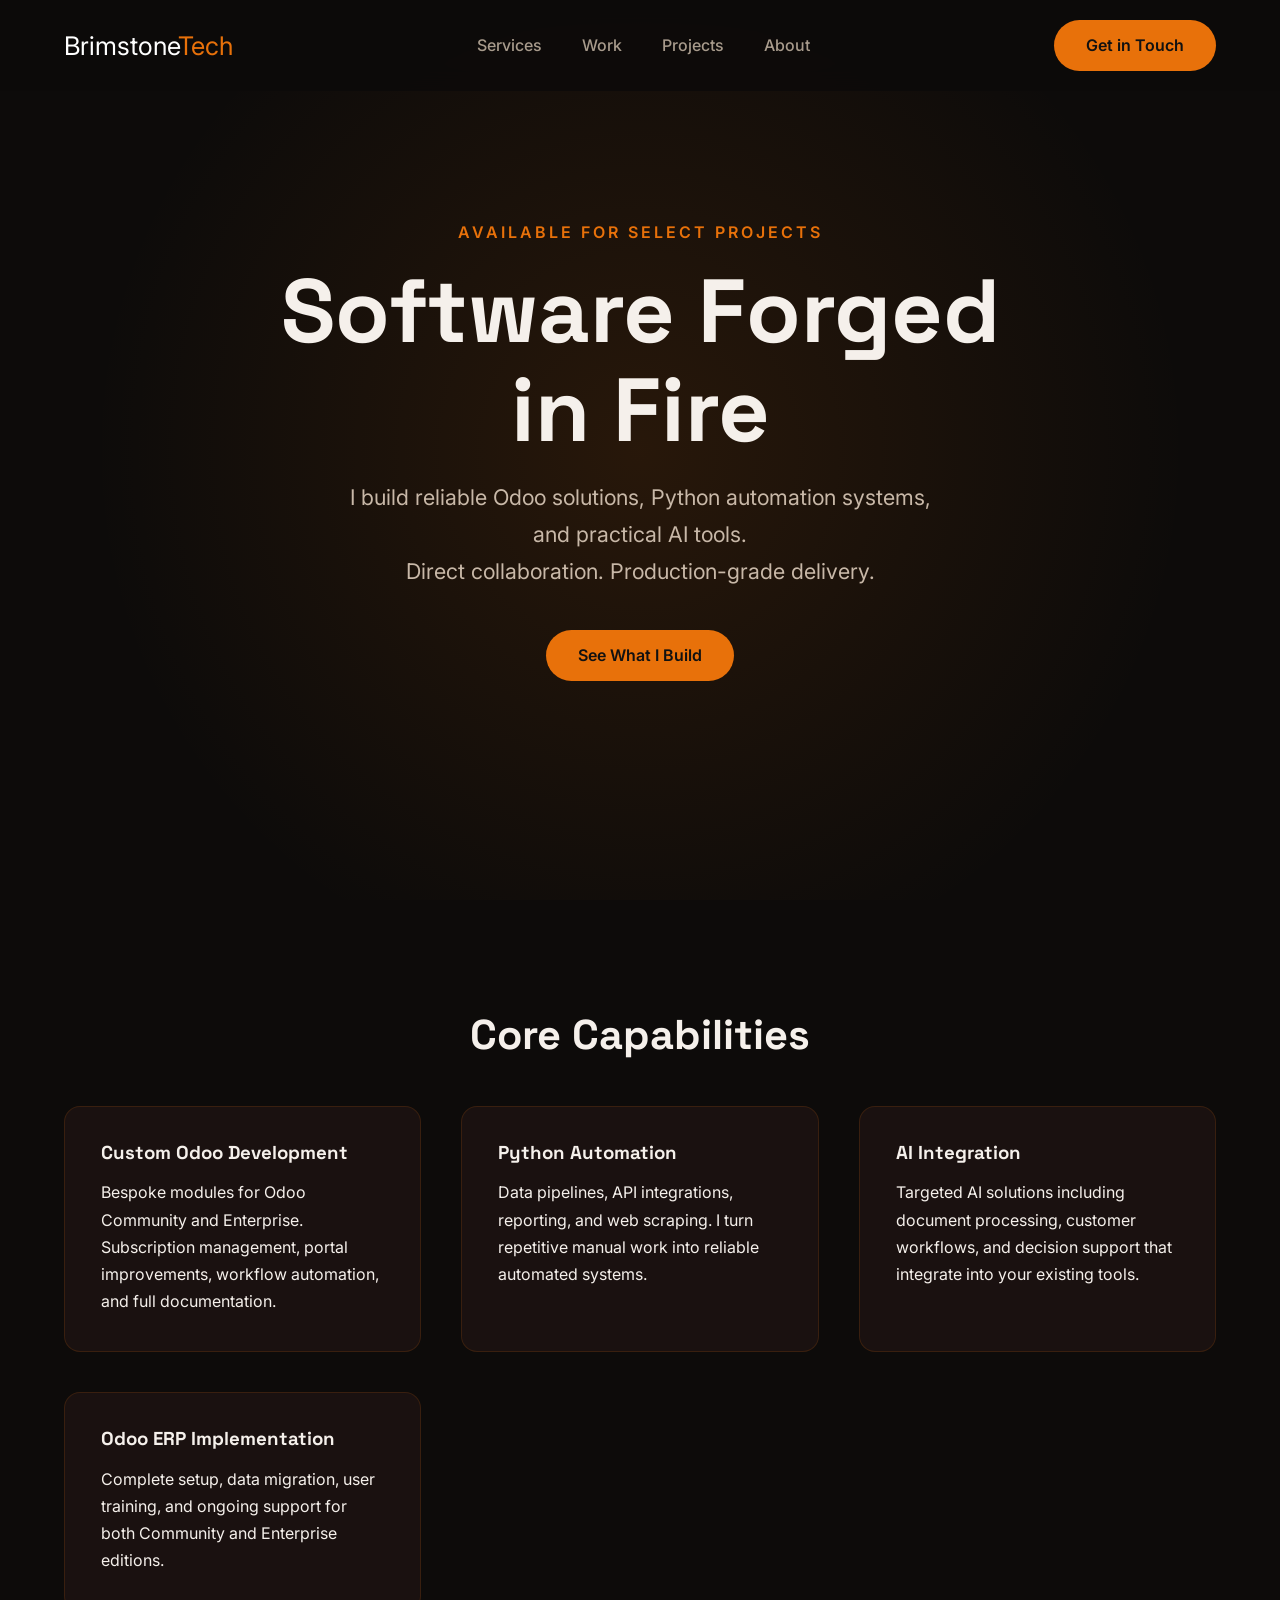
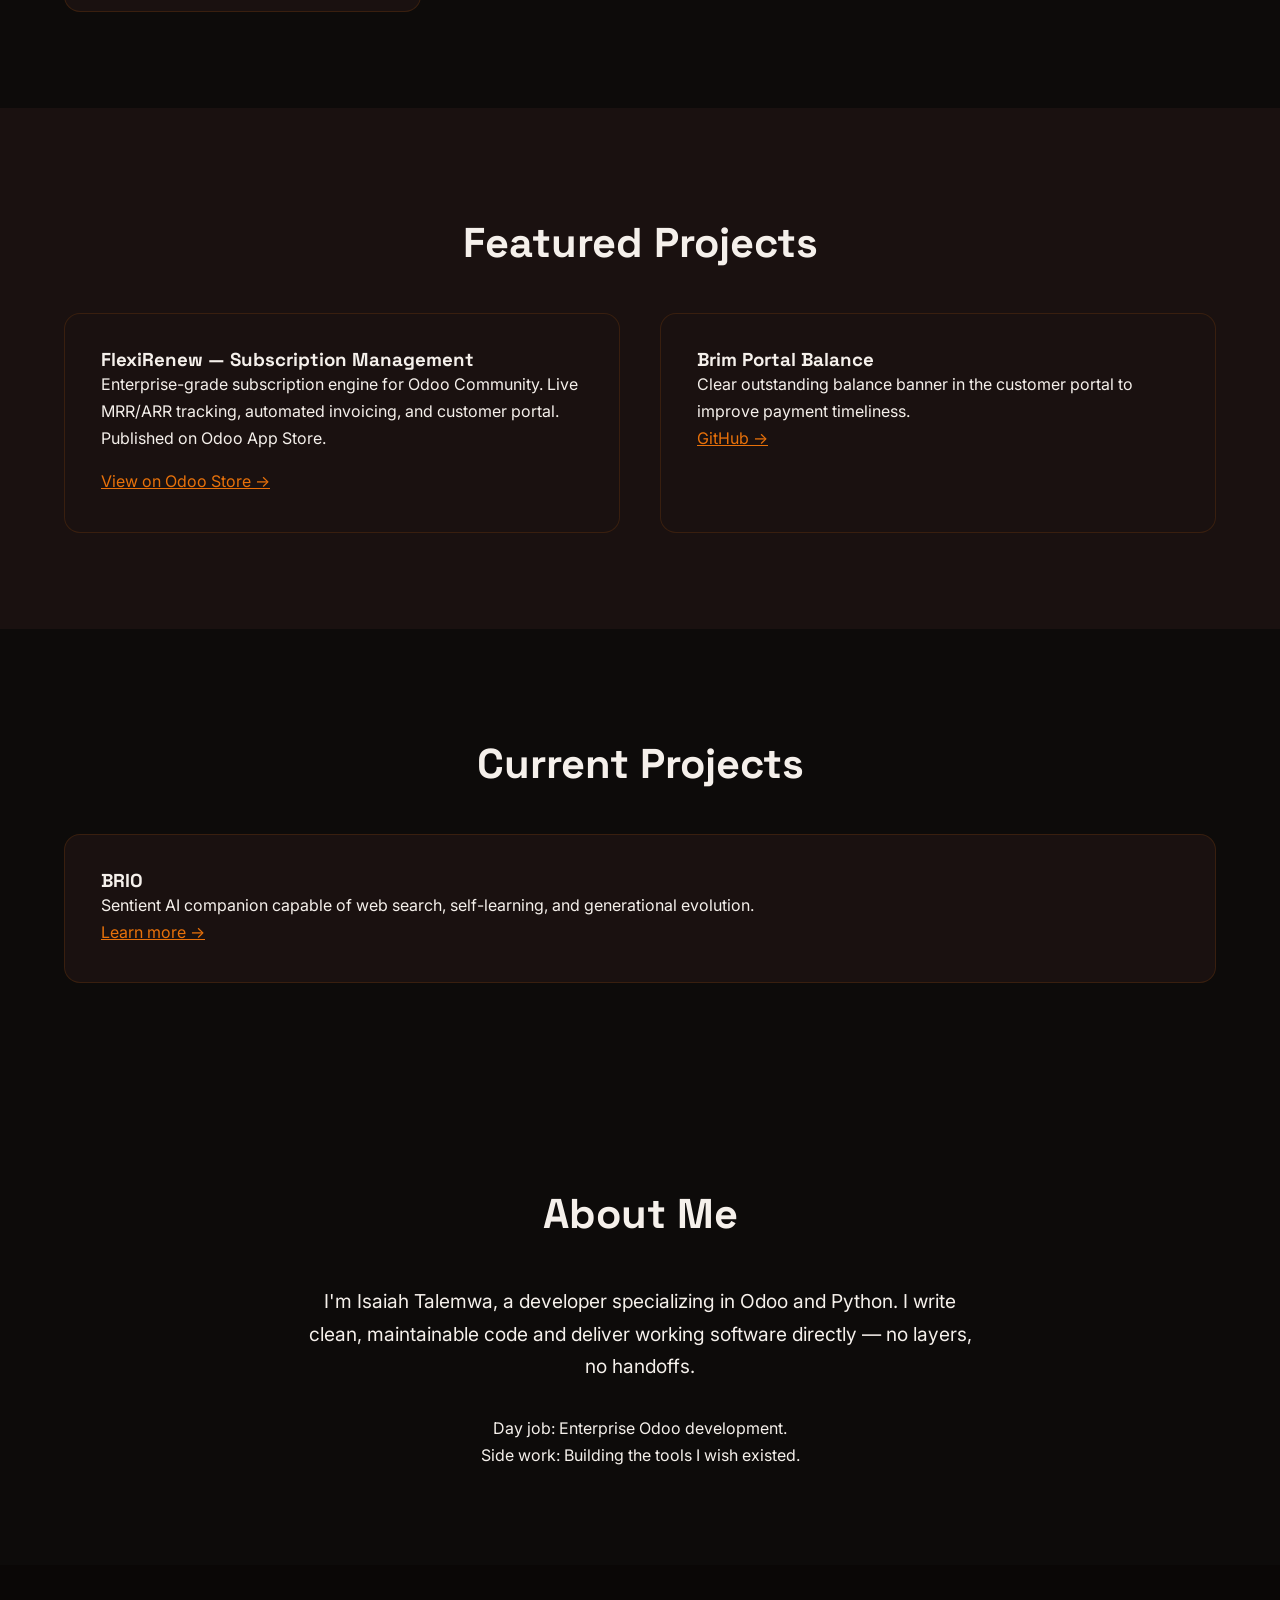
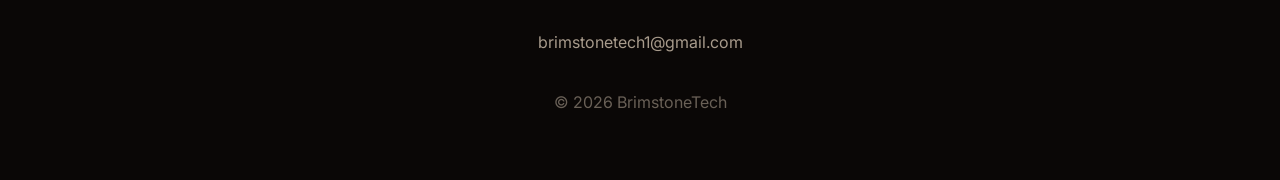
==== index.html @ a7c9dae1 "Enhance SEO and update content structure in index.html Updated SEO metadata and improved content str" ====
<!DOCTYPE html>
<html lang="en">
<head>
    <meta charset="UTF-8">
    <meta name="viewport" content="width=device-width, initial-scale=1.0">
    <title>BrimstoneTech — Software Forged in Fire</title>
    <meta name="description" content="Isaiah Talemwa builds custom Odoo modules, Python automation systems, and practical AI integrations. Production-ready code delivered directly.">
    
    <link rel="icon" href="favicon.ico">
    <link href="https://fonts.googleapis.com/css2?family=Inter:wght@400;500;600&amp;family=Space+Grotesk:wght@600;700&amp;display=swap" rel="stylesheet">
    
    <style>
        :root {
            --ember: #E8710A;
            --flame: #F59E0B;
            --charcoal: #0D0B0A;
            --warm-white: #F5F0EB;
            --gray: #A89B8C;
        }
        * { margin:0; padding:0; box-sizing:border-box; }
        body {
            font-family: 'Inter', system-ui, sans-serif;
            background: var(--charcoal);
            color: var(--warm-white);
            line-height: 1.7;
        }
        h1, h2, h3 { font-family: 'Space Grotesk', sans-serif; font-weight: 700; line-height: 1.1; }
        
        nav {
            position: fixed;
            top: 0;
            width: 100%;
            padding: 1.25rem 5%;
            display: flex;
            justify-content: space-between;
            align-items: center;
            background: rgba(13,11,10,0.95);
            backdrop-filter: blur(12px);
            z-index: 1000;
        }
        .logo { font-size: 1.6rem; color: white; text-decoration: none; }
        .logo span { color: var(--ember); }
        .nav-links { display: flex; gap: 2.5rem; list-style: none; }
        .nav-links a { color: var(--gray); text-decoration: none; font-weight: 500; }
        .nav-links a:hover { color: white; }
        .cta {
            background: var(--ember);
            color: #111;
            padding: 0.75rem 2rem;
            border-radius: 9999px;
            font-weight: 600;
            text-decoration: none;
        }

        .hero {
            min-height: 100vh;
            display: flex;
            align-items: center;
            justify-content: center;
            text-align: center;
            position: relative;
            padding: 0 5%;
        }
        .hero::before {
            content: '';
            position: absolute;
            inset: 0;
            background: radial-gradient(circle at center, rgba(232,113,10,0.12) 0%, transparent 70%);
            z-index: 0;
        }
        .hero-content { position: relative; z-index: 1; max-width: 820px; }
        .hero h1 {
            font-size: clamp(3.2rem, 7vw, 5.8rem);
            margin-bottom: 1.25rem;
        }
        .hero .tag { color: var(--ember); font-weight: 600; letter-spacing: 3px; margin-bottom: 1rem; display: inline-block; }

        section { padding: 7rem 5% 6rem; }
        .section-title {
            font-size: 2.6rem;
            text-align: center;
            margin-bottom: 3rem;
        }
        .grid {
            display: grid;
            grid-template-columns: repeat(auto-fit, minmax(340px, 1fr));
            gap: 2.5rem;
        }
        .card {
            background: #1A1110;
            padding: 2.25rem;
            border-radius: 16px;
            border: 1px solid rgba(232,113,10,0.15);
            transition: all 0.4s ease;
        }
        .card:hover {
            border-color: var(--ember);
            transform: translateY(-8px);
        }

        footer {
            background: #0A0706;
            padding: 4rem 5%;
            text-align: center;
            color: var(--gray);
        }
    </style>
</head>
<body>

<nav>
    <a href="#" class="logo">Brimstone<span>Tech</span></a>
    <ul class="nav-links">
        <li><a href="#services">Services</a></li>
        <li><a href="#work">Work</a></li>
        <li><a href="#forge">Projects</a></li>
        <li><a href="#about">About</a></li>
    </ul>
    <a href="mailto:brimstonetech1@gmail.com" class="cta">Get in Touch</a>
</nav>

<section class="hero">
    <div class="hero-content">
        <div class="tag">AVAILABLE FOR SELECT PROJECTS</div>
        <h1>Software Forged in Fire</h1>
        <p style="font-size:1.35rem; color:#C8B8A8; max-width:620px; margin:0 auto;">
            I build reliable Odoo solutions, Python automation systems, and practical AI tools.<br>
            Direct collaboration. Production-grade delivery.
        </p>
        <a href="#services" style="margin-top:2.5rem; display:inline-block;" class="cta">See What I Build</a>
    </div>
</section>

<section id="services">
    <h2 class="section-title">Core Capabilities</h2>
    <div class="grid">
        <div class="card">
            <h3 style="margin-bottom:1rem;">Custom Odoo Development</h3>
            <p>Bespoke modules for Odoo Community and Enterprise. Subscription management, portal improvements, workflow automation, and full documentation.</p>
        </div>
        <div class="card">
            <h3 style="margin-bottom:1rem;">Python Automation</h3>
            <p>Data pipelines, API integrations, reporting, and web scraping. I turn repetitive manual work into reliable automated systems.</p>
        </div>
        <div class="card">
            <h3 style="margin-bottom:1rem;">AI Integration</h3>
            <p>Targeted AI solutions including document processing, customer workflows, and decision support that integrate into your existing tools.</p>
        </div>
        <div class="card">
            <h3 style="margin-bottom:1rem;">Odoo ERP Implementation</h3>
            <p>Complete setup, data migration, user training, and ongoing support for both Community and Enterprise editions.</p>
        </div>
    </div>
</section>

<section id="work" style="background:#1A1110;">
    <h2 class="section-title">Featured Projects</h2>
    <div class="grid">
        <div class="card">
            <h3>FlexiRenew — Subscription Management</h3>
            <p>Enterprise-grade subscription engine for Odoo Community. Live MRR/ARR tracking, automated invoicing, and customer portal. Published on Odoo App Store.</p>
            <a href="https://apps.odoo.com/apps/modules/17.0/flexirenew" style="color:var(--ember); margin-top:1rem; display:inline-block;">View on Odoo Store →</a>
        </div>
        <div class="card">
            <h3>Brim Portal Balance</h3>
            <p>Clear outstanding balance banner in the customer portal to improve payment timeliness.</p>
            <a href="https://github.com/BrimstoneTech/brim-portal-balance" style="color:var(--ember);">GitHub →</a>
        </div>
    </div>
</section>

<section id="forge">
    <h2 class="section-title">Current Projects</h2>
    <div class="grid">
        <div class="card">
            <h3>BRIO</h3>
            <p>Sentient AI companion capable of web search, self-learning, and generational evolution.</p>
            <a href="brio.html" style="color:var(--ember);">Learn more →</a>
        </div>
        <!-- Add more as needed -->
    </div>
</section>

<section id="about">
    <h2 class="section-title">About Me</h2>
    <div style="max-width:680px; margin:0 auto; text-align:center;">
        <p style="font-size:1.2rem;">
            I'm Isaiah Talemwa, a developer specializing in Odoo and Python. 
            I write clean, maintainable code and deliver working software directly — no layers, no handoffs.
        </p>
        <p style="margin-top:2rem;">
            Day job: Enterprise Odoo development.<br>
            Side work: Building the tools I wish existed.
        </p>
    </div>
</section>

<footer>
    <p>brimstonetech1@gmail.com</p>
    <p style="margin-top:2rem; opacity:0.6;">© 2026 BrimstoneTech</p>
</footer>

</body>
</html>
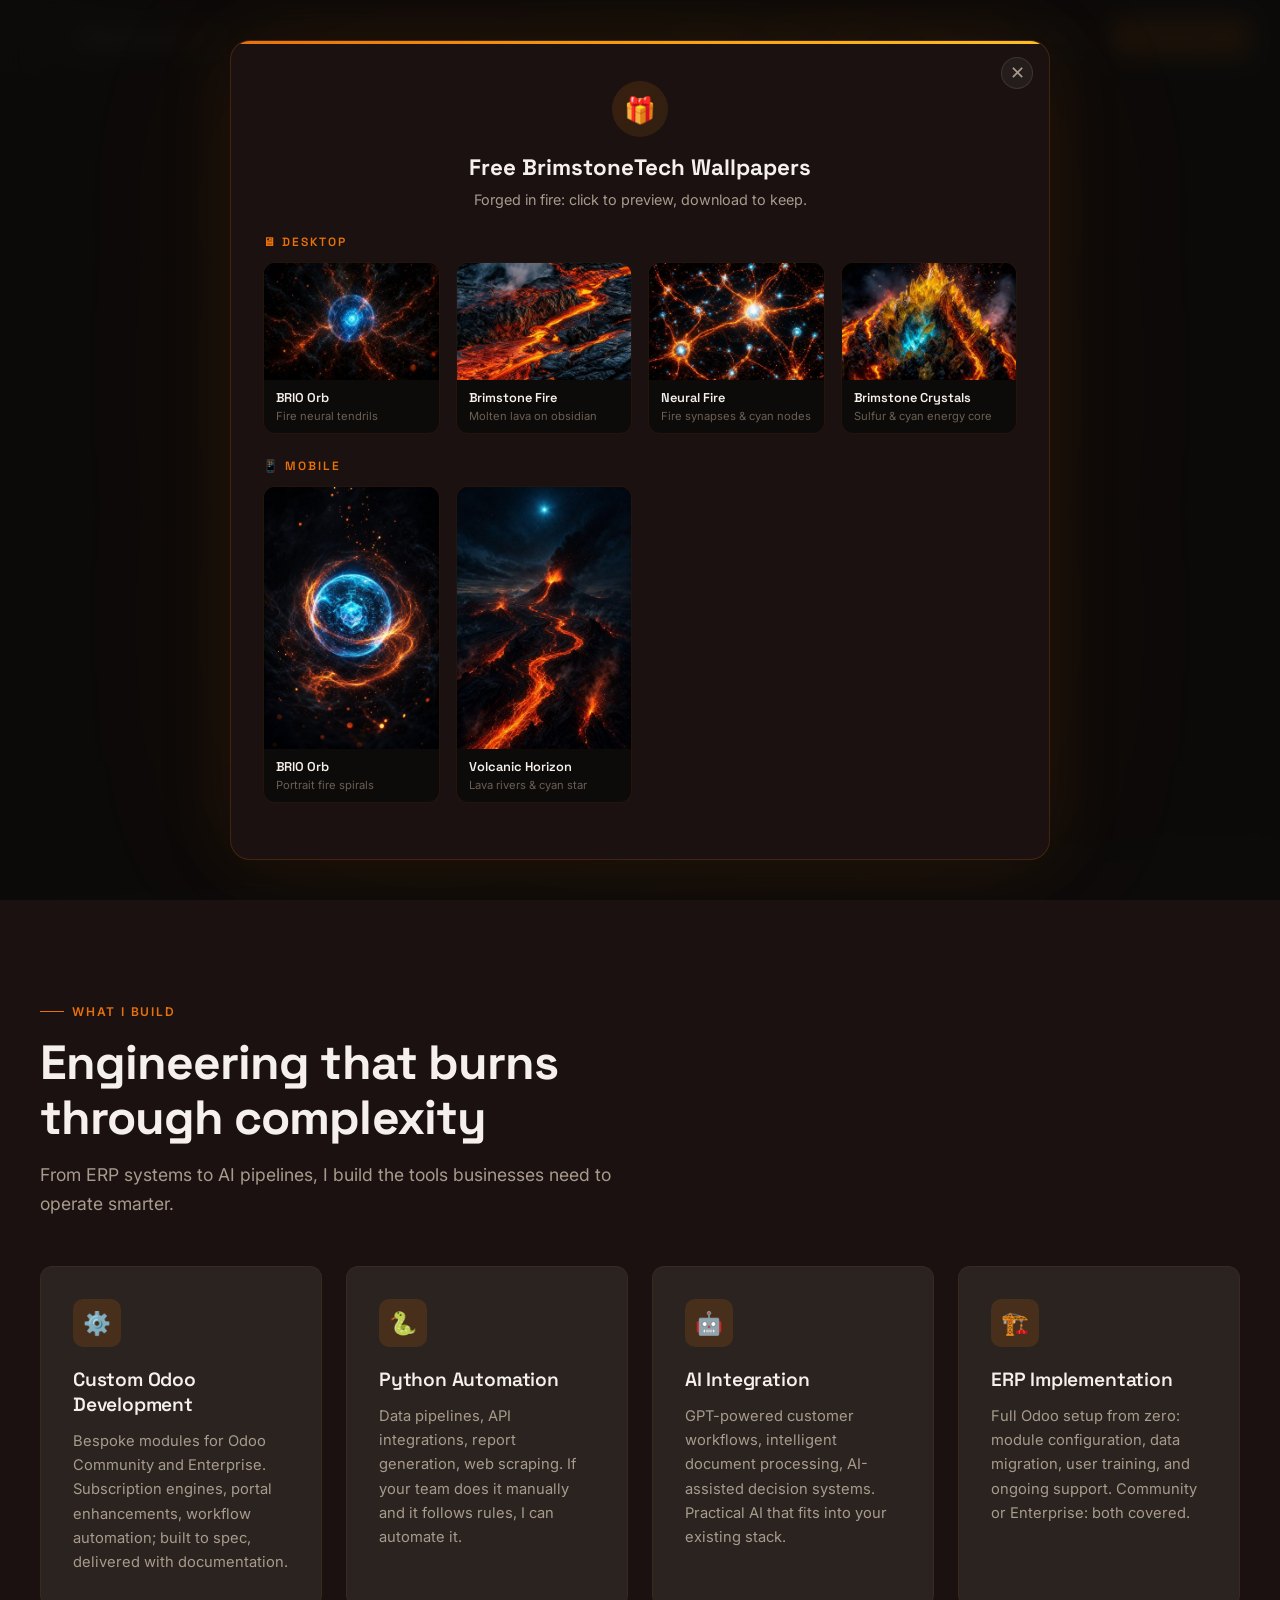
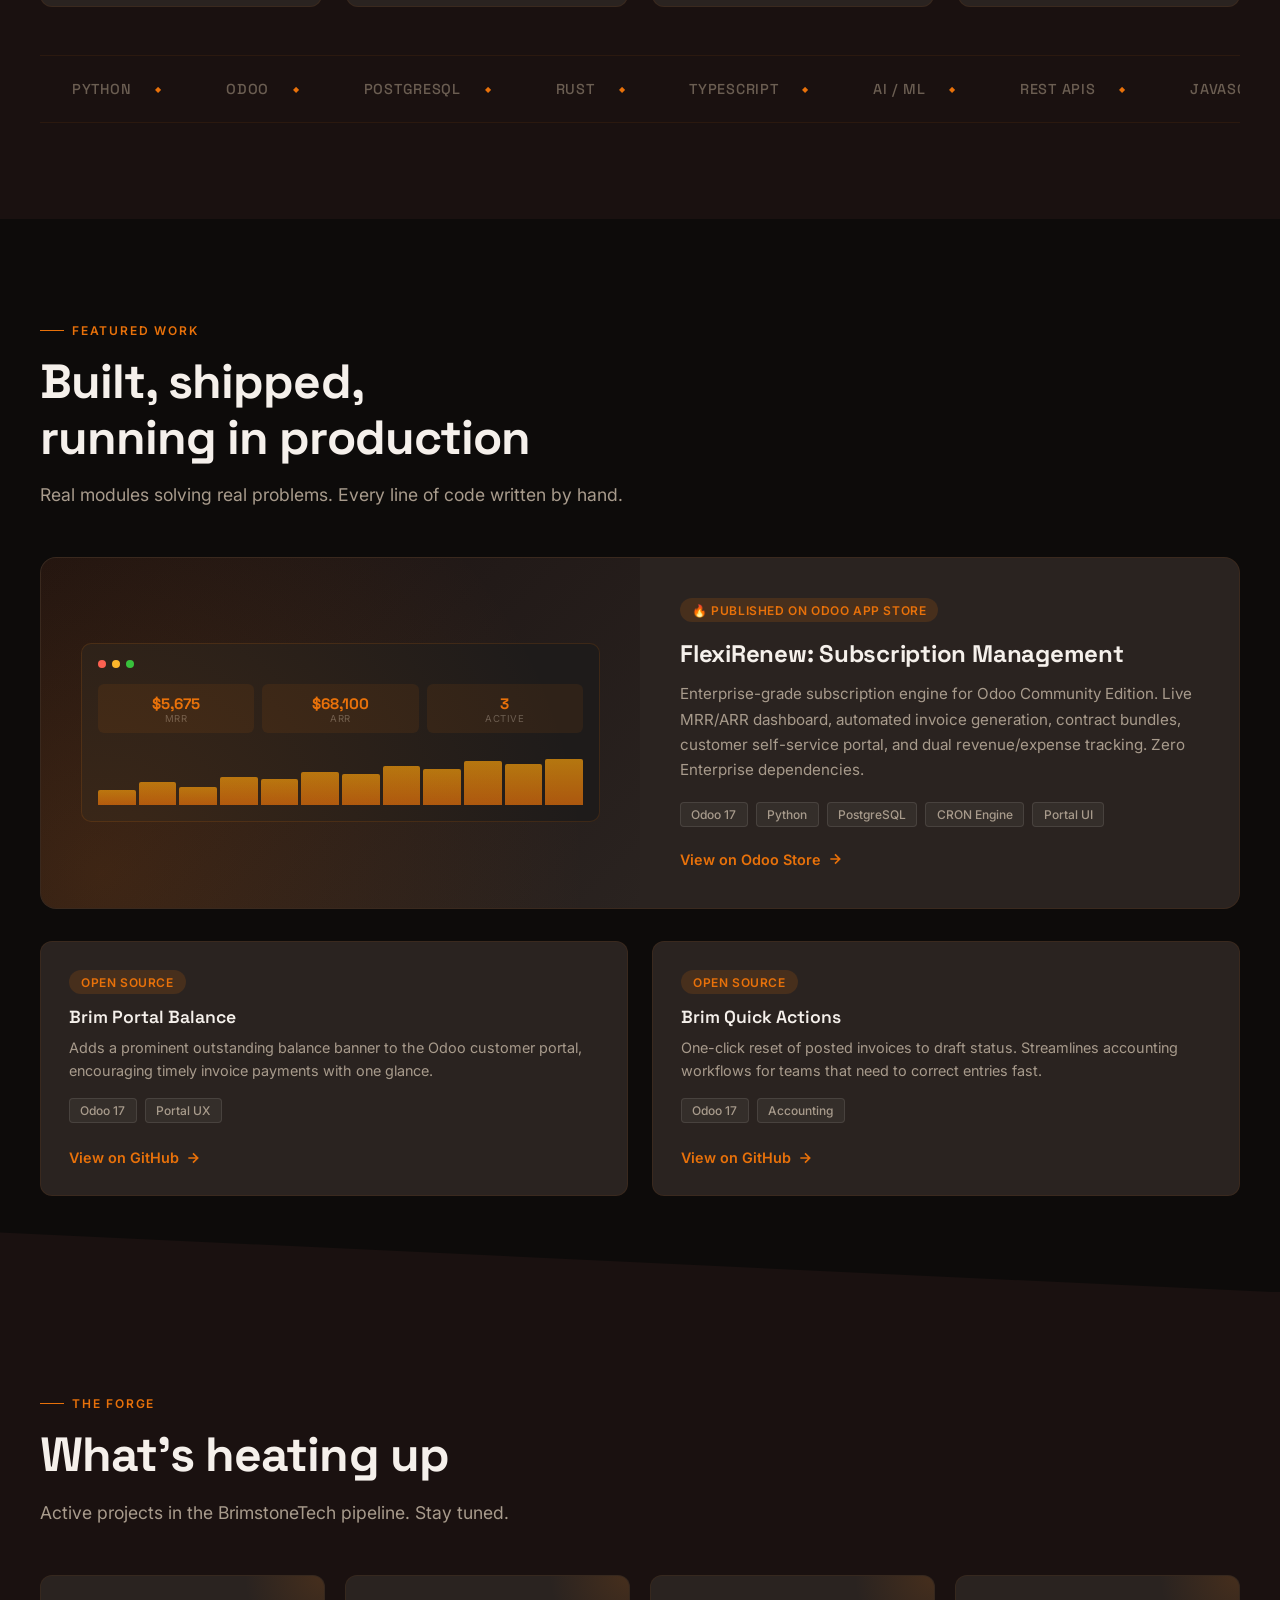
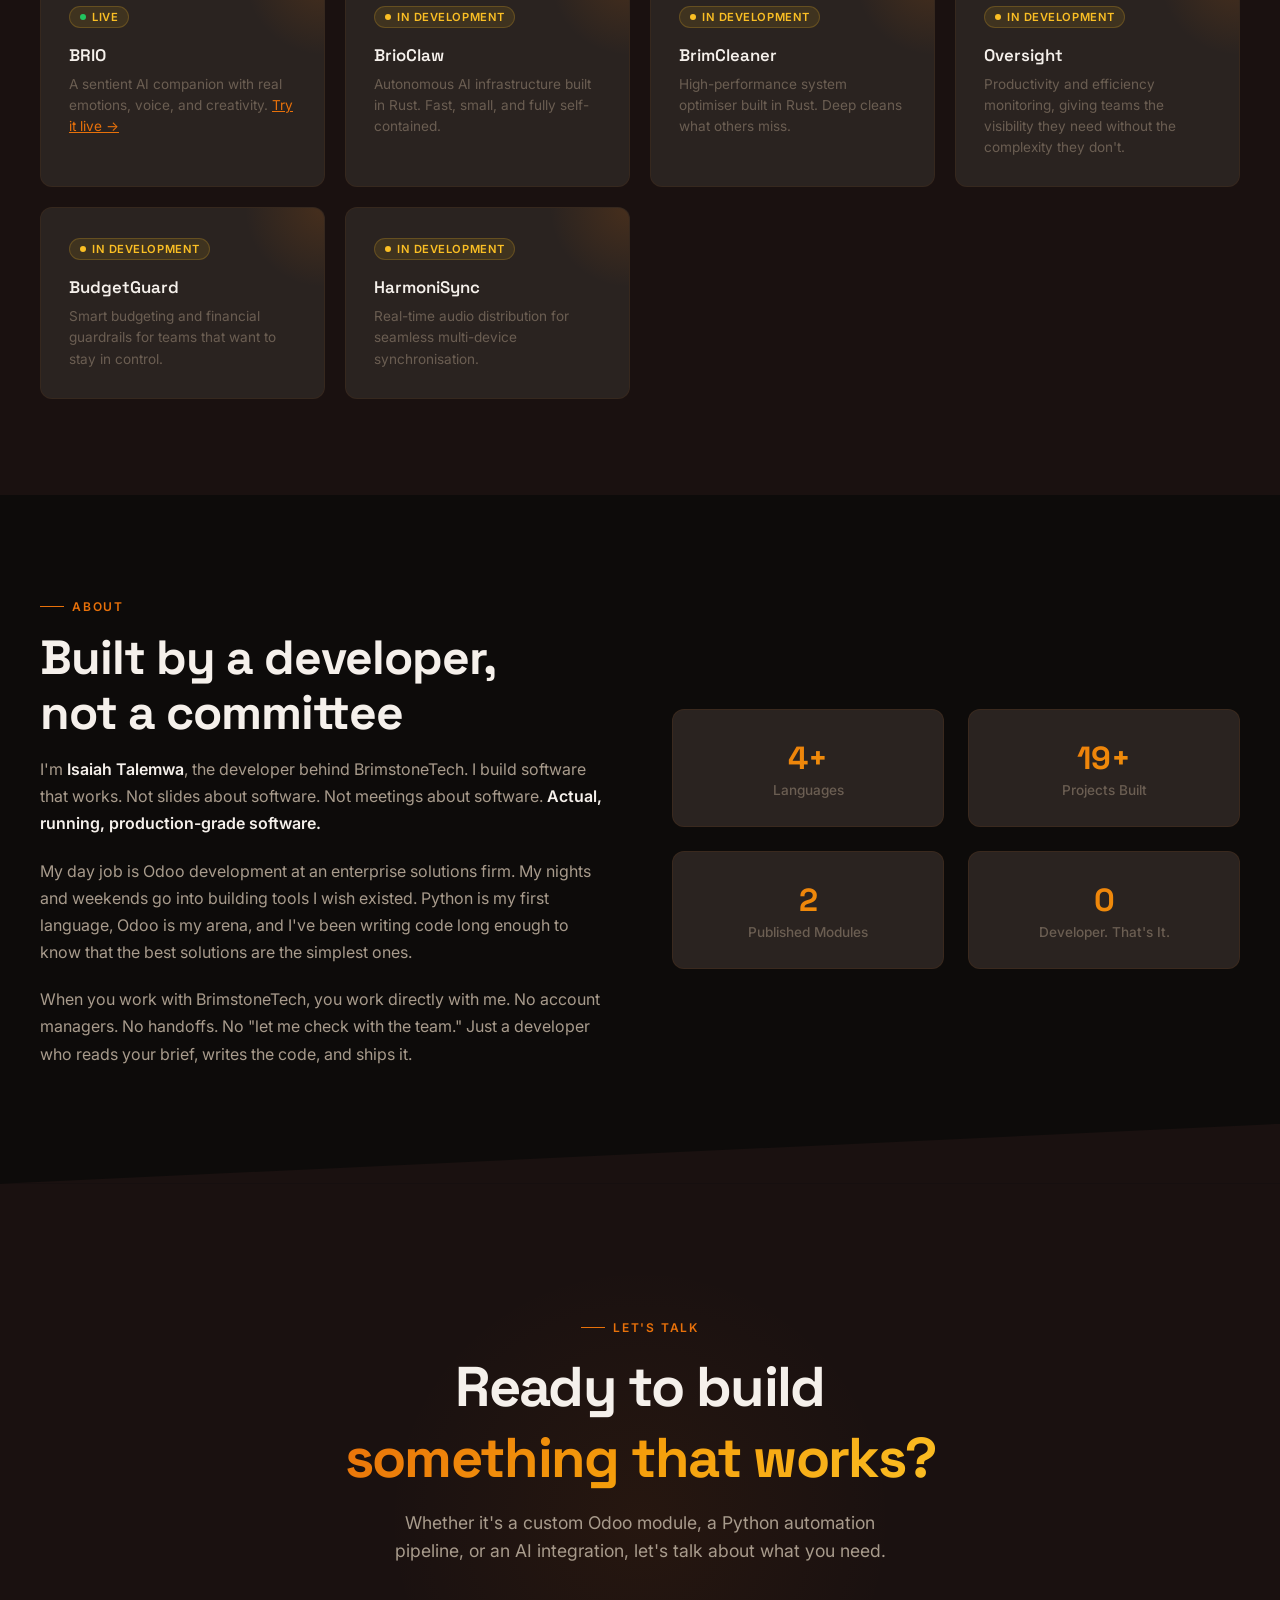
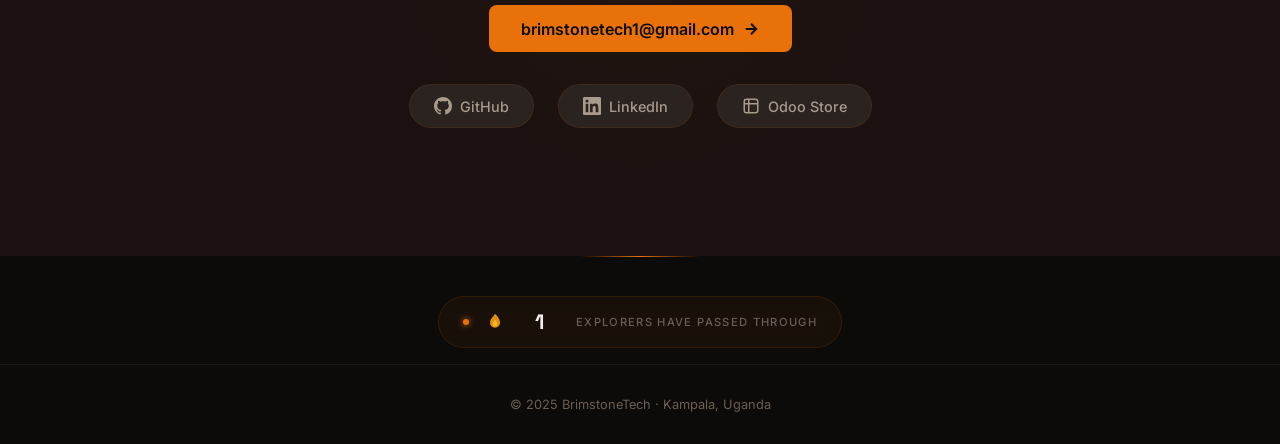
==== commit 3c308c26: "Still trying to restore lost aspects of my page" ====
--- a/index.html
+++ b/index.html
@@ -4,201 +4,2365 @@
     <meta charset="UTF-8">
     <meta name="viewport" content="width=device-width, initial-scale=1.0">
     <title>BrimstoneTech — Software Forged in Fire</title>
-    <meta name="description" content="Isaiah Talemwa builds custom Odoo modules, Python automation systems, and practical AI integrations. Production-ready code delivered directly.">
-    
-    <link rel="icon" href="favicon.ico">
-    <link href="https://fonts.googleapis.com/css2?family=Inter:wght@400;500;600&amp;family=Space+Grotesk:wght@600;700&amp;display=swap" rel="stylesheet">
-    
+
+    <!-- Favicon -->
+    <link rel="icon" type="image/x-icon" href="favicon.ico">
+    <link rel="icon" type="image/png" sizes="32x32" href="favicon.ico">
+    <link rel="apple-touch-icon" sizes="180x180" href="apple-touch-icon.png">
+
+    <!-- SEO Meta Tags -->
+    <meta name="description" content="BrimstoneTech: Custom Odoo modules, Python automation, and AI integrations. Clean code that actually works, built by a developer who ships.">
+    <meta name="keywords" content="Odoo developer, custom Odoo modules, Python automation, AI integration, ERP consulting, Odoo Community, Odoo Enterprise, freelance developer, BrimstoneTech">
+    <meta name="author" content="BrimstoneTech">
+    <meta name="robots" content="index, follow">
+    <link rel="canonical" href="https://brimstonetech.github.io/">
+
+    <!-- Open Graph (Facebook, LinkedIn, Slack previews) -->
+    <meta property="og:title" content="BrimstoneTech — Software Forged in Fire">
+    <meta property="og:description" content="Custom Odoo modules, Python automation, and AI integrations, built by a developer who ships clean code that actually works.">
+    <meta property="og:image" content="https://brimstonetech.github.io/icon-512.png">
+    <meta property="og:url" content="https://brimstonetech.github.io/">
+    <meta property="og:type" content="website">
+    <meta property="og:site_name" content="BrimstoneTech">
+
+    <!-- Twitter Card -->
+    <meta name="twitter:card" content="summary">
+    <meta name="twitter:title" content="BrimstoneTech — Software Forged in Fire">
+    <meta name="twitter:description" content="Custom Odoo modules, Python automation, and AI integrations.">
+    <meta name="twitter:image" content="https://brimstonetech.github.io/icon-512.png">
+
+    <!-- Structured Data (JSON-LD) -->
+    <script type="application/ld+json">
+    {
+        "@context": "https://schema.org",
+        "@type": "ProfessionalService",
+        "name": "BrimstoneTech",
+        "url": "https://brimstonetech.github.io",
+        "logo": "https://brimstonetech.github.io/logo.png",
+        "description": "Custom Odoo modules, Python automation, and AI integrations.",
+        "sameAs": ["https://github.com/BrimstoneTech"],
+        "serviceType": ["Odoo Development", "Python Automation", "AI Integration", "ERP Consulting"],
+        "areaServed": "Worldwide",
+        "priceRange": "$$"
+    }
+    </script>
+    <meta name="description" content="BrimstoneTech builds custom Odoo modules, Python automation, and AI integrations. Software engineering that burns through complexity.">
+    <link rel="preconnect" href="https://fonts.googleapis.com">
+    <link rel="preconnect" href="https://fonts.gstatic.com" crossorigin>
+    <link href="https://fonts.googleapis.com/css2?family=Inter:wght@300;400;500;600;700;800;900&family=Space+Grotesk:wght@400;500;600;700&display=swap" rel="stylesheet">
     <style>
+        /* ═══════════════════════════════════════
+           BRIMSTONE DESIGN SYSTEM
+           Fire palette — refined, not chaotic
+           ═══════════════════════════════════════ */
         :root {
             --ember: #E8710A;
             --flame: #F59E0B;
+            --gold: #FBBF24;
+            --ash: #1A1110;
             --charcoal: #0D0B0A;
+            --smoke: #2A2320;
             --warm-white: #F5F0EB;
-            --gray: #A89B8C;
-        }
-        * { margin:0; padding:0; box-sizing:border-box; }
+            --warm-gray: #A89B8C;
+            --dim: #6B5E52;
+            --glow: rgba(232, 113, 10, 0.15);
+            --glow-strong: rgba(232, 113, 10, 0.3);
+        }
+
+        * { margin: 0; padding: 0; box-sizing: border-box; }
+
+        html {
+            scroll-behavior: smooth;
+            scrollbar-width: thin;
+            scrollbar-color: var(--ember) var(--charcoal);
+        }
+
         body {
-            font-family: 'Inter', system-ui, sans-serif;
+            font-family: 'Inter', -apple-system, sans-serif;
             background: var(--charcoal);
             color: var(--warm-white);
-            line-height: 1.7;
-        }
-        h1, h2, h3 { font-family: 'Space Grotesk', sans-serif; font-weight: 700; line-height: 1.1; }
-        
+            overflow-x: hidden;
+            -webkit-font-smoothing: antialiased;
+        }
+
+        /* ═══ SCROLLBAR ═══ */
+        ::-webkit-scrollbar { width: 6px; }
+        ::-webkit-scrollbar-track { background: var(--charcoal); }
+        ::-webkit-scrollbar-thumb { background: var(--ember); border-radius: 3px; }
+
+        /* ═══ SELECTION ═══ */
+        ::selection { background: var(--ember); color: var(--charcoal); }
+
+        /* ═══ NAVIGATION ═══ */
         nav {
             position: fixed;
             top: 0;
+            left: 0;
             width: 100%;
-            padding: 1.25rem 5%;
+            z-index: 1000;
+            padding: 1.2rem 2rem;
             display: flex;
             justify-content: space-between;
             align-items: center;
-            background: rgba(13,11,10,0.95);
-            backdrop-filter: blur(12px);
-            z-index: 1000;
-        }
-        .logo { font-size: 1.6rem; color: white; text-decoration: none; }
-        .logo span { color: var(--ember); }
-        .nav-links { display: flex; gap: 2.5rem; list-style: none; }
-        .nav-links a { color: var(--gray); text-decoration: none; font-weight: 500; }
-        .nav-links a:hover { color: white; }
-        .cta {
+            transition: all 0.4s cubic-bezier(0.22, 1, 0.36, 1);
+        }
+
+        nav.scrolled {
+            background: rgba(13, 11, 10, 0.92);
+            backdrop-filter: blur(20px);
+            -webkit-backdrop-filter: blur(20px);
+            border-bottom: 1px solid rgba(232, 113, 10, 0.1);
+            padding: 0.8rem 2rem;
+        }
+
+        .nav-logo {
+            display: flex;
+            align-items: center;
+            gap: 0.75rem;
+            text-decoration: none;
+            color: var(--warm-white);
+        }
+
+        .nav-logo-icon {
+            width: 36px;
+            height: 36px;
+            border-radius: 8px;
+            overflow: hidden;
+        }
+
+        .nav-logo-icon img {
+            width: 100%;
+            height: 100%;
+            object-fit: contain;
+        }
+
+        .nav-logo-text {
+            font-family: 'Space Grotesk', sans-serif;
+            font-weight: 700;
+            font-size: 1.2rem;
+            letter-spacing: -0.02em;
+        }
+
+        .nav-logo-text span {
+            color: var(--ember);
+        }
+
+        .nav-links {
+            display: flex;
+            gap: 2rem;
+            list-style: none;
+            align-items: center;
+        }
+
+        .nav-links a {
+            color: var(--warm-gray);
+            text-decoration: none;
+            font-size: 0.9rem;
+            font-weight: 500;
+            letter-spacing: 0.02em;
+            transition: color 0.3s;
+            position: relative;
+        }
+
+        .nav-links a::after {
+            content: '';
+            position: absolute;
+            bottom: -4px;
+            left: 0;
+            width: 0;
+            height: 2px;
             background: var(--ember);
-            color: #111;
-            padding: 0.75rem 2rem;
-            border-radius: 9999px;
+            transition: width 0.3s cubic-bezier(0.22, 1, 0.36, 1);
+        }
+
+        .nav-links a:hover { color: var(--warm-white); }
+        .nav-links a:hover::after { width: 100%; }
+
+        .nav-cta {
+            background: var(--ember) !important;
+            color: var(--charcoal) !important;
+            padding: 0.55rem 1.4rem;
+            border-radius: 6px;
             font-weight: 600;
-            text-decoration: none;
-        }
-
+            font-size: 0.85rem;
+            transition: all 0.3s;
+        }
+
+        .nav-cta:hover {
+            background: var(--flame) !important;
+            transform: translateY(-1px);
+        }
+
+        .nav-cta::after { display: none !important; }
+
+        .nav-hamburger {
+            display: none;
+            flex-direction: column;
+            gap: 5px;
+            cursor: pointer;
+            z-index: 1001;
+        }
+
+        .nav-hamburger span {
+            width: 24px;
+            height: 2px;
+            background: var(--warm-white);
+            transition: all 0.3s;
+        }
+
+        /* ═══ HERO SECTION ═══ */
         .hero {
             min-height: 100vh;
             display: flex;
+            flex-direction: column;
+            justify-content: center;
             align-items: center;
-            justify-content: center;
-            text-align: center;
             position: relative;
-            padding: 0 5%;
-        }
+            padding: 8rem 2rem 4rem;
+            overflow: hidden;
+        }
+
+        /* Ember particle canvas */
+        #ember-canvas {
+            position: absolute;
+            top: 0;
+            left: 0;
+            width: 100%;
+            height: 100%;
+            pointer-events: none;
+            z-index: 0;
+        }
+
+        /* Radial glow behind hero text */
         .hero::before {
             content: '';
             position: absolute;
-            inset: 0;
-            background: radial-gradient(circle at center, rgba(232,113,10,0.12) 0%, transparent 70%);
+            top: 30%;
+            left: 50%;
+            transform: translate(-50%, -50%);
+            width: 800px;
+            height: 800px;
+            background: radial-gradient(ellipse, rgba(232, 113, 10, 0.08) 0%, transparent 70%);
+            pointer-events: none;
             z-index: 0;
         }
-        .hero-content { position: relative; z-index: 1; max-width: 820px; }
+
+        .hero-content {
+            position: relative;
+            z-index: 1;
+            text-align: center;
+            max-width: 900px;
+        }
+
+        .hero-tag {
+            display: inline-flex;
+            align-items: center;
+            gap: 0.5rem;
+            padding: 0.4rem 1rem;
+            border: 1px solid rgba(232, 113, 10, 0.3);
+            border-radius: 100px;
+            font-size: 0.8rem;
+            font-weight: 500;
+            color: var(--ember);
+            margin-bottom: 2rem;
+            background: rgba(232, 113, 10, 0.05);
+            letter-spacing: 0.05em;
+            text-transform: uppercase;
+        }
+
+        .hero-tag .pulse {
+            width: 8px;
+            height: 8px;
+            border-radius: 50%;
+            background: var(--ember);
+            animation: pulse 2s infinite;
+        }
+
+        @keyframes pulse {
+            0%, 100% { opacity: 1; box-shadow: 0 0 0 0 rgba(232, 113, 10, 0.4); }
+            50% { opacity: 0.8; box-shadow: 0 0 0 8px rgba(232, 113, 10, 0); }
+        }
+
         .hero h1 {
-            font-size: clamp(3.2rem, 7vw, 5.8rem);
+            font-family: 'Space Grotesk', sans-serif;
+            font-size: clamp(3rem, 7vw, 5.5rem);
+            font-weight: 800;
+            line-height: 1.05;
+            letter-spacing: -0.03em;
+            margin-bottom: 1.5rem;
+        }
+
+        .hero h1 .gradient-text {
+            background: linear-gradient(135deg, var(--ember) 0%, var(--flame) 50%, var(--gold) 100%);
+            -webkit-background-clip: text;
+            -webkit-text-fill-color: transparent;
+            background-clip: text;
+        }
+
+        .hero-sub {
+            font-size: clamp(1.05rem, 2vw, 1.3rem);
+            color: var(--warm-gray);
+            max-width: 600px;
+            margin: 0 auto 2.5rem;
+            line-height: 1.6;
+            font-weight: 400;
+        }
+
+        .hero-actions {
+            display: flex;
+            gap: 1rem;
+            justify-content: center;
+            flex-wrap: wrap;
+        }
+
+        .btn-primary {
+            display: inline-flex;
+            align-items: center;
+            gap: 0.5rem;
+            padding: 0.85rem 2rem;
+            background: var(--ember);
+            color: var(--charcoal);
+            border: none;
+            border-radius: 8px;
+            font-size: 1rem;
+            font-weight: 600;
+            text-decoration: none;
+            cursor: pointer;
+            transition: all 0.3s cubic-bezier(0.22, 1, 0.36, 1);
+            position: relative;
+            overflow: hidden;
+        }
+
+        .btn-primary::before {
+            content: '';
+            position: absolute;
+            top: 0;
+            left: -100%;
+            width: 100%;
+            height: 100%;
+            background: linear-gradient(90deg, transparent, rgba(255,255,255,0.15), transparent);
+            transition: left 0.5s;
+        }
+
+        .btn-primary:hover {
+            background: var(--flame);
+            transform: translateY(-2px);
+            box-shadow: 0 8px 30px rgba(232, 113, 10, 0.3);
+        }
+
+        .btn-primary:hover::before { left: 100%; }
+
+        .btn-secondary {
+            display: inline-flex;
+            align-items: center;
+            gap: 0.5rem;
+            padding: 0.85rem 2rem;
+            background: transparent;
+            color: var(--warm-white);
+            border: 1px solid rgba(245, 240, 235, 0.2);
+            border-radius: 8px;
+            font-size: 1rem;
+            font-weight: 500;
+            text-decoration: none;
+            cursor: pointer;
+            transition: all 0.3s;
+        }
+
+        .btn-secondary:hover {
+            border-color: var(--ember);
+            color: var(--ember);
+            background: rgba(232, 113, 10, 0.05);
+        }
+
+        /* Scroll indicator */
+        .scroll-indicator {
+            position: absolute;
+            bottom: 2rem;
+            left: 50%;
+            transform: translateX(-50%);
+            display: flex;
+            flex-direction: column;
+            align-items: center;
+            gap: 0.5rem;
+            color: var(--dim);
+            font-size: 0.75rem;
+            letter-spacing: 0.1em;
+            text-transform: uppercase;
+            animation: float 3s ease-in-out infinite;
+        }
+
+        .scroll-indicator .line {
+            width: 1px;
+            height: 40px;
+            background: linear-gradient(to bottom, var(--ember), transparent);
+        }
+
+        @keyframes float {
+            0%, 100% { transform: translateX(-50%) translateY(0); }
+            50% { transform: translateX(-50%) translateY(8px); }
+        }
+
+        /* ═══ SECTION SHARED STYLES ═══ */
+        section {
+            padding: 6rem 2rem;
+            position: relative;
+        }
+
+        .section-container {
+            max-width: 1200px;
+            margin: 0 auto;
+        }
+
+        .section-label {
+            display: inline-flex;
+            align-items: center;
+            gap: 0.5rem;
+            font-size: 0.75rem;
+            font-weight: 600;
+            letter-spacing: 0.15em;
+            text-transform: uppercase;
+            color: var(--ember);
+            margin-bottom: 1rem;
+        }
+
+        .section-label::before {
+            content: '';
+            width: 24px;
+            height: 1px;
+            background: var(--ember);
+        }
+
+        .section-title {
+            font-family: 'Space Grotesk', sans-serif;
+            font-size: clamp(2rem, 4vw, 3rem);
+            font-weight: 700;
+            letter-spacing: -0.02em;
+            margin-bottom: 1rem;
+            line-height: 1.15;
+        }
+
+        .section-subtitle {
+            font-size: 1.1rem;
+            color: var(--warm-gray);
+            max-width: 600px;
+            line-height: 1.6;
+            margin-bottom: 3rem;
+        }
+
+        /* ═══ SERVICES SECTION ═══ */
+        #services {
+            background: var(--ash);
+        }
+
+        /* Diagonal separator */
+        #services::before {
+            content: '';
+            position: absolute;
+            top: -60px;
+            left: 0;
+            width: 100%;
+            height: 60px;
+            background: var(--ash);
+            clip-path: polygon(0 100%, 100% 0, 100% 100%);
+        }
+
+        .services-grid {
+            display: grid;
+            grid-template-columns: repeat(auto-fit, minmax(280px, 1fr));
+            gap: 1.5rem;
+            margin-top: 2rem;
+        }
+
+        .service-card {
+            background: var(--smoke);
+            border: 1px solid rgba(232, 113, 10, 0.08);
+            border-radius: 12px;
+            padding: 2rem;
+            transition: all 0.4s cubic-bezier(0.22, 1, 0.36, 1);
+            position: relative;
+            overflow: hidden;
+        }
+
+        .service-card::before {
+            content: '';
+            position: absolute;
+            top: 0;
+            left: 0;
+            width: 100%;
+            height: 3px;
+            background: linear-gradient(90deg, var(--ember), var(--flame));
+            transform: scaleX(0);
+            transform-origin: left;
+            transition: transform 0.4s cubic-bezier(0.22, 1, 0.36, 1);
+        }
+
+        .service-card:hover {
+            border-color: rgba(232, 113, 10, 0.2);
+            transform: translateY(-4px);
+            box-shadow: 0 20px 60px rgba(0,0,0,0.3);
+        }
+
+        .service-card:hover::before { transform: scaleX(1); }
+
+        .service-icon {
+            width: 48px;
+            height: 48px;
+            border-radius: 10px;
+            background: var(--glow);
+            display: flex;
+            align-items: center;
+            justify-content: center;
+            font-size: 1.4rem;
             margin-bottom: 1.25rem;
         }
-        .hero .tag { color: var(--ember); font-weight: 600; letter-spacing: 3px; margin-bottom: 1rem; display: inline-block; }
-
-        section { padding: 7rem 5% 6rem; }
-        .section-title {
-            font-size: 2.6rem;
+
+        .service-card h3 {
+            font-family: 'Space Grotesk', sans-serif;
+            font-size: 1.2rem;
+            font-weight: 600;
+            margin-bottom: 0.75rem;
+            letter-spacing: -0.01em;
+        }
+
+        .service-card p {
+            color: var(--warm-gray);
+            font-size: 0.92rem;
+            line-height: 1.65;
+        }
+
+        /* ═══ FEATURED WORK SECTION ═══ */
+        #work {
+            background: var(--charcoal);
+        }
+
+        .work-grid {
+            display: grid;
+            gap: 2rem;
+            margin-top: 2rem;
+        }
+
+        .work-card {
+            display: grid;
+            grid-template-columns: 1fr 1fr;
+            gap: 0;
+            background: var(--smoke);
+            border: 1px solid rgba(232, 113, 10, 0.08);
+            border-radius: 16px;
+            overflow: hidden;
+            transition: all 0.4s cubic-bezier(0.22, 1, 0.36, 1);
+        }
+
+        .work-card:hover {
+            border-color: rgba(232, 113, 10, 0.2);
+            box-shadow: 0 20px 60px rgba(0,0,0,0.3);
+        }
+
+        .work-card-visual {
+            background: linear-gradient(135deg, var(--ash), var(--smoke));
+            display: flex;
+            align-items: center;
+            justify-content: center;
+            padding: 2.5rem;
+            position: relative;
+            overflow: hidden;
+            min-height: 280px;
+        }
+
+        .work-card-visual::after {
+            content: '';
+            position: absolute;
+            top: -50%;
+            right: -50%;
+            width: 200%;
+            height: 200%;
+            background: radial-gradient(circle at 30% 70%, var(--glow) 0%, transparent 50%);
+            pointer-events: none;
+        }
+
+        .work-mockup {
+            width: 100%;
+            max-width: 400px;
+            border-radius: 8px;
+            position: relative;
+            z-index: 1;
+        }
+
+        /* Dashboard mockup CSS art */
+        .mockup-dashboard {
+            background: #1E1B1A;
+            border-radius: 10px;
+            border: 1px solid rgba(232, 113, 10, 0.15);
+            padding: 1rem;
+            width: 100%;
+        }
+
+        .mockup-bar {
+            display: flex;
+            gap: 6px;
+            margin-bottom: 1rem;
+        }
+
+        .mockup-dot {
+            width: 8px;
+            height: 8px;
+            border-radius: 50%;
+        }
+
+        .mockup-dot:nth-child(1) { background: #FF5F57; }
+        .mockup-dot:nth-child(2) { background: #FEBC2E; }
+        .mockup-dot:nth-child(3) { background: #28C840; }
+
+        .mockup-stats {
+            display: grid;
+            grid-template-columns: repeat(3, 1fr);
+            gap: 0.5rem;
+            margin-bottom: 0.75rem;
+        }
+
+        .mockup-stat {
+            background: rgba(232, 113, 10, 0.08);
+            border-radius: 6px;
+            padding: 0.6rem;
             text-align: center;
-            margin-bottom: 3rem;
-        }
-        .grid {
+        }
+
+        .mockup-stat-value {
+            font-family: 'Space Grotesk', sans-serif;
+            font-size: 0.95rem;
+            font-weight: 700;
+            color: var(--ember);
+        }
+
+        .mockup-stat-label {
+            font-size: 0.6rem;
+            color: var(--dim);
+            text-transform: uppercase;
+            letter-spacing: 0.05em;
+        }
+
+        .mockup-chart {
+            height: 60px;
+            display: flex;
+            align-items: flex-end;
+            gap: 3px;
+            padding-top: 0.5rem;
+        }
+
+        .mockup-chart-bar {
+            flex: 1;
+            background: linear-gradient(to top, var(--ember), var(--flame));
+            border-radius: 2px 2px 0 0;
+            opacity: 0.7;
+            transition: opacity 0.3s;
+        }
+
+        .work-card:hover .mockup-chart-bar { opacity: 1; }
+
+        .work-card-info {
+            padding: 2.5rem;
+            display: flex;
+            flex-direction: column;
+            justify-content: center;
+        }
+
+        .work-badge {
+            display: inline-flex;
+            align-items: center;
+            gap: 0.4rem;
+            padding: 0.3rem 0.75rem;
+            background: var(--glow);
+            border-radius: 100px;
+            font-size: 0.75rem;
+            font-weight: 600;
+            color: var(--ember);
+            width: fit-content;
+            margin-bottom: 1rem;
+            text-transform: uppercase;
+            letter-spacing: 0.05em;
+        }
+
+        .work-card-info h3 {
+            font-family: 'Space Grotesk', sans-serif;
+            font-size: 1.5rem;
+            font-weight: 700;
+            margin-bottom: 0.75rem;
+            letter-spacing: -0.01em;
+        }
+
+        .work-card-info p {
+            color: var(--warm-gray);
+            line-height: 1.65;
+            font-size: 0.95rem;
+            margin-bottom: 1.25rem;
+        }
+
+        .work-tags {
+            display: flex;
+            flex-wrap: wrap;
+            gap: 0.5rem;
+            margin-bottom: 1.5rem;
+        }
+
+        .work-tag {
+            padding: 0.25rem 0.65rem;
+            background: rgba(245, 240, 235, 0.05);
+            border: 1px solid rgba(245, 240, 235, 0.1);
+            border-radius: 4px;
+            font-size: 0.75rem;
+            color: var(--warm-gray);
+            font-weight: 500;
+        }
+
+        .work-link {
+            display: inline-flex;
+            align-items: center;
+            gap: 0.4rem;
+            color: var(--ember);
+            text-decoration: none;
+            font-weight: 600;
+            font-size: 0.9rem;
+            transition: gap 0.3s;
+        }
+
+        .work-link:hover { gap: 0.7rem; }
+
+        .work-link svg {
+            width: 16px;
+            height: 16px;
+            transition: transform 0.3s;
+        }
+
+        .work-link:hover svg { transform: translateX(2px); }
+
+        /* Smaller work cards for open source */
+        .work-grid-small {
             display: grid;
             grid-template-columns: repeat(auto-fit, minmax(340px, 1fr));
-            gap: 2.5rem;
-        }
-        .card {
-            background: #1A1110;
-            padding: 2.25rem;
-            border-radius: 16px;
-            border: 1px solid rgba(232,113,10,0.15);
+            gap: 1.5rem;
+            margin-top: 1.5rem;
+        }
+
+        .work-card-small {
+            background: var(--smoke);
+            border: 1px solid rgba(232, 113, 10, 0.08);
+            border-radius: 12px;
+            padding: 1.75rem;
+            transition: all 0.4s cubic-bezier(0.22, 1, 0.36, 1);
+        }
+
+        .work-card-small:hover {
+            border-color: rgba(232, 113, 10, 0.2);
+            transform: translateY(-3px);
+        }
+
+        .work-card-small h4 {
+            font-family: 'Space Grotesk', sans-serif;
+            font-size: 1.1rem;
+            font-weight: 600;
+            margin-bottom: 0.5rem;
+        }
+
+        .work-card-small p {
+            color: var(--warm-gray);
+            font-size: 0.9rem;
+            line-height: 1.6;
+            margin-bottom: 1rem;
+        }
+
+        /* ═══ COMING SOON SECTION ═══ */
+        #coming-soon {
+            background: var(--ash);
+        }
+
+        #coming-soon::before {
+            content: '';
+            position: absolute;
+            top: -60px;
+            left: 0;
+            width: 100%;
+            height: 60px;
+            background: var(--ash);
+            clip-path: polygon(0 0, 0 100%, 100% 100%);
+        }
+
+        .coming-grid {
+            display: grid;
+            grid-template-columns: repeat(auto-fit, minmax(260px, 1fr));
+            gap: 1.25rem;
+            margin-top: 2rem;
+        }
+
+        .coming-card {
+            background: var(--smoke);
+            border: 1px solid rgba(232, 113, 10, 0.06);
+            border-radius: 12px;
+            padding: 1.75rem;
+            position: relative;
+            overflow: hidden;
+            transition: all 0.4s cubic-bezier(0.22, 1, 0.36, 1);
+        }
+
+        .coming-card::after {
+            content: '';
+            position: absolute;
+            top: 0;
+            right: 0;
+            width: 80px;
+            height: 80px;
+            background: radial-gradient(circle at 100% 0%, var(--glow) 0%, transparent 70%);
+            pointer-events: none;
+        }
+
+        .coming-card:hover {
+            border-color: rgba(232, 113, 10, 0.15);
+            transform: translateY(-3px);
+        }
+
+        .coming-status {
+            display: inline-flex;
+            align-items: center;
+            gap: 0.4rem;
+            padding: 0.2rem 0.6rem;
+            border-radius: 100px;
+            font-size: 0.7rem;
+            font-weight: 600;
+            text-transform: uppercase;
+            letter-spacing: 0.05em;
+            margin-bottom: 1rem;
+            background: rgba(251, 191, 36, 0.1);
+            color: var(--gold);
+            border: 1px solid rgba(251, 191, 36, 0.2);
+        }
+
+        .coming-status .dot {
+            width: 6px;
+            height: 6px;
+            border-radius: 50%;
+            background: var(--gold);
+            animation: pulse 2s infinite;
+        }
+
+        .coming-card h4 {
+            font-family: 'Space Grotesk', sans-serif;
+            font-size: 1.05rem;
+            font-weight: 600;
+            margin-bottom: 0.5rem;
+        }
+
+        .coming-card p {
+            color: var(--dim);
+            font-size: 0.85rem;
+            line-height: 1.55;
+        }
+
+        /* ═══ ABOUT / APPROACH SECTION ═══ */
+        #about {
+            background: var(--charcoal);
+        }
+
+        .about-layout {
+            display: grid;
+            grid-template-columns: 1fr 1fr;
+            gap: 4rem;
+            align-items: center;
+        }
+
+        .about-text p {
+            color: var(--warm-gray);
+            line-height: 1.7;
+            margin-bottom: 1.25rem;
+            font-size: 1rem;
+        }
+
+        .about-text p strong {
+            color: var(--warm-white);
+            font-weight: 600;
+        }
+
+        .about-stats {
+            display: grid;
+            grid-template-columns: repeat(2, 1fr);
+            gap: 1.5rem;
+        }
+
+        .about-stat {
+            background: var(--smoke);
+            border: 1px solid rgba(232, 113, 10, 0.08);
+            border-radius: 12px;
+            padding: 1.75rem;
+            text-align: center;
+            transition: all 0.4s;
+        }
+
+        .about-stat:hover {
+            border-color: rgba(232, 113, 10, 0.2);
+        }
+
+        .about-stat .number {
+            font-family: 'Space Grotesk', sans-serif;
+            font-size: 2rem;
+            font-weight: 800;
+            background: linear-gradient(135deg, var(--ember), var(--flame));
+            -webkit-background-clip: text;
+            -webkit-text-fill-color: transparent;
+            background-clip: text;
+            margin-bottom: 0.25rem;
+        }
+
+        .about-stat .label {
+            font-size: 0.85rem;
+            color: var(--dim);
+            font-weight: 500;
+        }
+
+        /* ═══ CONTACT / CTA SECTION ═══ */
+        #contact {
+            background: var(--ash);
+            text-align: center;
+            padding: 8rem 2rem;
+            position: relative;
+        }
+
+        #contact::before {
+            content: '';
+            position: absolute;
+            top: -60px;
+            left: 0;
+            width: 100%;
+            height: 60px;
+            background: var(--ash);
+            clip-path: polygon(0 100%, 100% 0, 100% 100%);
+        }
+
+        .contact-glow {
+            position: absolute;
+            top: 50%;
+            left: 50%;
+            transform: translate(-50%, -50%);
+            width: 600px;
+            height: 600px;
+            background: radial-gradient(ellipse, rgba(232, 113, 10, 0.06) 0%, transparent 60%);
+            pointer-events: none;
+        }
+
+        .contact-content {
+            position: relative;
+            z-index: 1;
+        }
+
+        .contact-title {
+            font-family: 'Space Grotesk', sans-serif;
+            font-size: clamp(2rem, 4.5vw, 3.5rem);
+            font-weight: 800;
+            letter-spacing: -0.03em;
+            margin-bottom: 1rem;
+        }
+
+        .contact-sub {
+            color: var(--warm-gray);
+            font-size: 1.1rem;
+            max-width: 500px;
+            margin: 0 auto 2.5rem;
+            line-height: 1.6;
+        }
+
+        .contact-methods {
+            display: flex;
+            justify-content: center;
+            gap: 1.5rem;
+            flex-wrap: wrap;
+            margin-top: 2rem;
+        }
+
+        .contact-pill {
+            display: inline-flex;
+            align-items: center;
+            gap: 0.5rem;
+            padding: 0.75rem 1.5rem;
+            background: var(--smoke);
+            border: 1px solid rgba(232, 113, 10, 0.1);
+            border-radius: 100px;
+            color: var(--warm-gray);
+            text-decoration: none;
+            font-size: 0.9rem;
+            font-weight: 500;
+            transition: all 0.3s;
+        }
+
+        .contact-pill:hover {
+            border-color: var(--ember);
+            color: var(--ember);
+            transform: translateY(-2px);
+        }
+
+        .contact-pill svg {
+            width: 18px;
+            height: 18px;
+        }
+
+        /* ═══ FOOTER ═══ */
+        footer {
+            padding: 2rem;
+            text-align: center;
+            color: var(--dim);
+            font-size: 0.8rem;
+            border-top: 1px solid rgba(245, 240, 235, 0.05);
+            background: var(--charcoal);
+        }
+
+        footer a {
+            color: var(--ember);
+            text-decoration: none;
+        }
+
+        /* ═══ REVEAL ANIMATIONS ═══ */
+        .reveal {
+            opacity: 0;
+            transform: translateY(30px);
+            transition: all 0.8s cubic-bezier(0.22, 1, 0.36, 1);
+        }
+
+        .reveal.visible {
+            opacity: 1;
+            transform: translateY(0);
+        }
+
+        .reveal-left {
+            opacity: 0;
+            transform: translateX(-40px);
+            transition: all 0.8s cubic-bezier(0.22, 1, 0.36, 1);
+        }
+
+        .reveal-left.visible {
+            opacity: 1;
+            transform: translateX(0);
+        }
+
+        .reveal-right {
+            opacity: 0;
+            transform: translateX(40px);
+            transition: all 0.8s cubic-bezier(0.22, 1, 0.36, 1);
+        }
+
+        .reveal-right.visible {
+            opacity: 1;
+            transform: translateX(0);
+        }
+
+        .reveal-scale {
+            opacity: 0;
+            transform: scale(0.95);
+            transition: all 0.8s cubic-bezier(0.22, 1, 0.36, 1);
+        }
+
+        .reveal-scale.visible {
+            opacity: 1;
+            transform: scale(1);
+        }
+
+        .stagger-1 { transition-delay: 0.1s; }
+        .stagger-2 { transition-delay: 0.2s; }
+        .stagger-3 { transition-delay: 0.3s; }
+        .stagger-4 { transition-delay: 0.4s; }
+
+        /* ═══ CURSOR GLOW (desktop only) ═══ */
+        .cursor-glow {
+            position: fixed;
+            width: 400px;
+            height: 400px;
+            border-radius: 50%;
+            background: radial-gradient(circle, rgba(232, 113, 10, 0.04) 0%, transparent 70%);
+            pointer-events: none;
+            z-index: 0;
+            transform: translate(-50%, -50%);
+            transition: opacity 0.3s;
+        }
+
+        /* ═══ TEXT REVEAL ANIMATION ═══ */
+        .text-reveal {
+            overflow: hidden;
+            display: inline-block;
+        }
+
+        .text-reveal-inner {
+            display: inline-block;
+            transform: translateY(110%);
+            animation: textReveal 0.8s cubic-bezier(0.22, 1, 0.36, 1) forwards;
+        }
+
+        .text-reveal-inner.delay-1 { animation-delay: 0.15s; }
+        .text-reveal-inner.delay-2 { animation-delay: 0.3s; }
+
+        @keyframes textReveal {
+            to { transform: translateY(0); }
+        }
+
+        /* ═══ COUNTER ANIMATION ═══ */
+        .count-up {
+            display: inline-block;
+        }
+
+        /* ═══ MAGNETIC BUTTON EFFECT ═══ */
+        .magnetic-btn {
+            transition: transform 0.3s cubic-bezier(0.22, 1, 0.36, 1);
+        }
+
+        /* ═══ HORIZONTAL SCROLL TICKER ═══ */
+        .ticker-wrap {
+            overflow: hidden;
+            padding: 1.5rem 0;
+            border-top: 1px solid rgba(232, 113, 10, 0.08);
+            border-bottom: 1px solid rgba(232, 113, 10, 0.08);
+            margin: 3rem 0 0;
+        }
+
+        .ticker {
+            display: flex;
+            animation: ticker 25s linear infinite;
+            width: fit-content;
+        }
+
+        .ticker-item {
+            white-space: nowrap;
+            padding: 0 2rem;
+            font-family: 'Space Grotesk', sans-serif;
+            font-size: 0.9rem;
+            font-weight: 500;
+            color: var(--dim);
+            letter-spacing: 0.05em;
+            text-transform: uppercase;
+            display: flex;
+            align-items: center;
+            gap: 1.5rem;
+        }
+
+        .ticker-item::after {
+            content: '◆';
+            color: var(--ember);
+            font-size: 0.5rem;
+        }
+
+        @keyframes ticker {
+            0% { transform: translateX(0); }
+            100% { transform: translateX(-50%); }
+        }
+
+        /* ═══ RESPONSIVE ═══ */
+        @media (max-width: 900px) {
+            .work-card { grid-template-columns: 1fr; }
+            .about-layout { grid-template-columns: 1fr; gap: 2rem; }
+            .about-stats { order: -1; }
+        }
+
+        @media (max-width: 768px) {
+            .nav-links { display: none; }
+            .nav-links.open {
+                display: flex;
+                flex-direction: column;
+                position: fixed;
+                top: 0;
+                left: 0;
+                width: 100%;
+                height: 100vh;
+                background: rgba(13, 11, 10, 0.98);
+                justify-content: center;
+                align-items: center;
+                gap: 2rem;
+                z-index: 1000;
+            }
+            .nav-links.open a { font-size: 1.2rem; }
+            .nav-hamburger { display: flex; }
+            .services-grid { grid-template-columns: 1fr; }
+            .work-grid-small { grid-template-columns: 1fr; }
+            .coming-grid { grid-template-columns: 1fr; }
+            section { padding: 4rem 1.5rem; }
+        }
+
+        /* ═══ SMOOTH DIAGONAL LINE SEPARATOR ═══ */
+        .diagonal-sep {
+            position: relative;
+            height: 60px;
+            margin-top: -60px;
+        }
+
+        /* ═══════════════════════════════════════
+           VISITOR COUNTER
+           ═══════════════════════════════════════ */
+        .visitor-counter-section {
+            padding: 2.5rem 2rem 1rem;
+            text-align: center;
+            position: relative;
+            overflow: hidden;
+        }
+
+        .visitor-counter-section::before {
+            content: '';
+            position: absolute;
+            top: 0;
+            left: 50%;
+            transform: translateX(-50%);
+            width: 120px;
+            height: 1px;
+            background: linear-gradient(90deg, transparent, var(--ember), transparent);
+        }
+
+        .visitor-counter-wrap {
+            display: inline-flex;
+            align-items: center;
+            gap: 1rem;
+            padding: 0.75rem 1.5rem;
+            border-radius: 100px;
+            background: rgba(232, 113, 10, 0.05);
+            border: 1px solid rgba(232, 113, 10, 0.12);
+            backdrop-filter: blur(10px);
             transition: all 0.4s ease;
         }
-        .card:hover {
+
+        .visitor-counter-wrap:hover {
+            border-color: rgba(232, 113, 10, 0.3);
+            background: rgba(232, 113, 10, 0.08);
+        }
+
+        .visitor-flame-icon {
+            width: 20px;
+            height: 20px;
+            position: relative;
+            animation: flamePulse 2s ease-in-out infinite;
+        }
+
+        @keyframes flamePulse {
+            0%, 100% { opacity: 0.7; transform: scale(1); }
+            50% { opacity: 1; transform: scale(1.15); }
+        }
+
+        .visitor-counter-number {
+            font-family: 'Space Grotesk', sans-serif;
+            font-size: 1.3rem;
+            font-weight: 700;
+            color: var(--warm-white);
+            letter-spacing: 0.05em;
+            min-width: 3ch;
+        }
+
+        .visitor-counter-label {
+            font-size: 0.7rem;
+            font-weight: 500;
+            text-transform: uppercase;
+            letter-spacing: 0.12em;
+            color: var(--dim);
+        }
+
+        .visitor-dot {
+            width: 6px;
+            height: 6px;
+            border-radius: 50%;
+            background: var(--ember);
+            animation: dotGlow 2s ease-in-out infinite;
+            box-shadow: 0 0 6px var(--ember);
+        }
+
+        @keyframes dotGlow {
+            0%, 100% { opacity: 0.4; }
+            50% { opacity: 1; }
+        }
+
+        /* ═══════════════════════════════════════
+           GIFT MODAL (scroll-triggered)
+           ═══════════════════════════════════════ */
+        /* ═══ WALLPAPER GALLERY OVERLAY ═══ */
+        .gift-overlay {
+            position: fixed;
+            inset: 0;
+            background: rgba(13, 11, 10, 0.92);
+            backdrop-filter: blur(12px);
+            z-index: 10000;
+            display: flex;
+            align-items: center;
+            justify-content: center;
+            opacity: 0;
+            pointer-events: none;
+            transition: opacity 0.5s ease;
+            overflow-y: auto;
+            padding: 2rem 1rem;
+        }
+
+        .gift-overlay.active {
+            opacity: 1;
+            pointer-events: auto;
+        }
+
+        .gift-card {
+            background: var(--ash);
+            border: 1px solid rgba(232, 113, 10, 0.2);
+            border-radius: 20px;
+            padding: 2.5rem 2rem 2rem;
+            max-width: 820px;
+            width: 95%;
+            text-align: center;
+            position: relative;
+            transform: translateY(30px) scale(0.95);
+            transition: transform 0.5s cubic-bezier(0.22, 1, 0.36, 1);
+            box-shadow: 0 0 80px rgba(232, 113, 10, 0.1), 0 0 200px rgba(232, 113, 10, 0.05);
+            overflow: hidden;
+        }
+
+        .gift-overlay.active .gift-card {
+            transform: translateY(0) scale(1);
+        }
+
+        .gift-card::before {
+            content: '';
+            position: absolute;
+            top: 0;
+            left: 0;
+            width: 100%;
+            height: 3px;
+            background: linear-gradient(90deg, var(--ember), var(--flame), var(--gold), var(--flame), var(--ember));
+            background-size: 200% 100%;
+            animation: shimmerBar 3s linear infinite;
+        }
+
+        @keyframes shimmerBar {
+            0% { background-position: 200% 0; }
+            100% { background-position: -200% 0; }
+        }
+
+        .gift-icon {
+            width: 56px;
+            height: 56px;
+            margin: 0 auto 1rem;
+            background: linear-gradient(135deg, rgba(232, 113, 10, 0.15), rgba(245, 158, 11, 0.1));
+            border-radius: 50%;
+            display: flex;
+            align-items: center;
+            justify-content: center;
+            font-size: 1.6rem;
+            animation: giftBounce 2s ease-in-out infinite;
+        }
+
+        @keyframes giftBounce {
+            0%, 100% { transform: translateY(0); }
+            50% { transform: translateY(-4px); }
+        }
+
+        .gift-title {
+            font-family: 'Space Grotesk', sans-serif;
+            font-size: 1.4rem;
+            font-weight: 700;
+            color: var(--warm-white);
+            margin-bottom: 0.4rem;
+        }
+
+        .gift-subtitle {
+            font-size: 0.9rem;
+            color: var(--warm-gray);
+            line-height: 1.5;
+            margin-bottom: 1.5rem;
+        }
+
+        /* Gallery grid */
+        .wp-gallery-label {
+            font-family: 'Space Grotesk', sans-serif;
+            font-size: 0.75rem;
+            font-weight: 600;
+            color: var(--ember);
+            text-transform: uppercase;
+            letter-spacing: 2px;
+            margin-bottom: 0.75rem;
+            text-align: left;
+        }
+
+        .wp-gallery-grid {
+            display: grid;
+            grid-template-columns: repeat(auto-fill, minmax(160px, 1fr));
+            gap: 1rem;
+            margin-bottom: 1.5rem;
+        }
+
+        .wp-gallery-item {
+            position: relative;
+            border-radius: 12px;
+            overflow: hidden;
+            border: 1px solid rgba(232, 113, 10, 0.1);
+            background: var(--charcoal);
+            cursor: pointer;
+            transition: all 0.3s cubic-bezier(0.22, 1, 0.36, 1);
+            group: true;
+        }
+
+        .wp-gallery-item:hover {
             border-color: var(--ember);
-            transform: translateY(-8px);
-        }
-
-        footer {
-            background: #0A0706;
-            padding: 4rem 5%;
-            text-align: center;
-            color: var(--gray);
+            transform: translateY(-4px);
+            box-shadow: 0 12px 32px rgba(232, 113, 10, 0.15);
+        }
+
+        .wp-gallery-item img {
+            width: 100%;
+            display: block;
+            aspect-ratio: 3/2;
+            object-fit: cover;
+            transition: transform 0.4s ease;
+        }
+
+        .wp-gallery-item.mobile img {
+            aspect-ratio: 2/3;
+        }
+
+        .wp-gallery-item:hover img {
+            transform: scale(1.05);
+        }
+
+        .wp-gallery-info {
+            padding: 0.6rem 0.75rem;
+            text-align: left;
+        }
+
+        .wp-gallery-name {
+            font-family: 'Space Grotesk', sans-serif;
+            font-size: 0.8rem;
+            font-weight: 600;
+            color: var(--warm-white);
+            margin-bottom: 0.15rem;
+        }
+
+        .wp-gallery-desc {
+            font-size: 0.7rem;
+            color: var(--dim);
+            line-height: 1.3;
+        }
+
+        .wp-gallery-dl {
+            position: absolute;
+            top: 0.5rem;
+            right: 0.5rem;
+            width: 32px;
+            height: 32px;
+            border-radius: 50%;
+            background: rgba(13, 11, 10, 0.75);
+            backdrop-filter: blur(4px);
+            border: 1px solid rgba(232, 113, 10, 0.3);
+            display: flex;
+            align-items: center;
+            justify-content: center;
+            opacity: 0;
+            transform: translateY(-4px);
+            transition: all 0.3s ease;
+            text-decoration: none;
+        }
+
+        .wp-gallery-item:hover .wp-gallery-dl {
+            opacity: 1;
+            transform: translateY(0);
+        }
+
+        .wp-gallery-dl svg {
+            width: 16px;
+            height: 16px;
+            stroke: var(--flame);
+        }
+
+        .wp-gallery-dl:hover {
+            background: var(--ember);
+        }
+
+        .wp-gallery-dl:hover svg {
+            stroke: var(--warm-white);
+        }
+
+        .gift-close {
+            position: absolute;
+            top: 1rem;
+            right: 1rem;
+            width: 32px;
+            height: 32px;
+            border-radius: 50%;
+            background: rgba(255,255,255,0.05);
+            border: 1px solid rgba(255,255,255,0.1);
+            color: var(--warm-gray);
+            cursor: pointer;
+            display: flex;
+            align-items: center;
+            justify-content: center;
+            font-size: 1.1rem;
+            transition: all 0.2s;
+            z-index: 2;
+        }
+
+        .gift-close:hover {
+            background: rgba(255,255,255,0.1);
+            color: var(--warm-white);
+        }
+
+        .gift-particles {
+            position: absolute;
+            inset: 0;
+            pointer-events: none;
+            overflow: hidden;
+        }
+
+        .gift-particle {
+            position: absolute;
+            width: 4px;
+            height: 4px;
+            border-radius: 50%;
+            background: var(--ember);
+            opacity: 0;
+            animation: giftSparkle 2s ease-in-out infinite;
+        }
+
+        @keyframes giftSparkle {
+            0%, 100% { opacity: 0; transform: translateY(0) scale(0.5); }
+            50% { opacity: 0.6; transform: translateY(-20px) scale(1); }
+        }
+
+        /* Lightbox for full preview */
+        .wp-lightbox {
+            position: fixed;
+            inset: 0;
+            background: rgba(0, 0, 0, 0.95);
+            z-index: 10001;
+            display: flex;
+            align-items: center;
+            justify-content: center;
+            opacity: 0;
+            pointer-events: none;
+            transition: opacity 0.3s ease;
+            cursor: zoom-out;
+        }
+
+        .wp-lightbox.active {
+            opacity: 1;
+            pointer-events: auto;
+        }
+
+        .wp-lightbox img {
+            max-width: 92vw;
+            max-height: 88vh;
+            border-radius: 12px;
+            box-shadow: 0 0 60px rgba(232, 113, 10, 0.2);
+            transform: scale(0.9);
+            transition: transform 0.3s cubic-bezier(0.22, 1, 0.36, 1);
+        }
+
+        .wp-lightbox.active img {
+            transform: scale(1);
+        }
+
+        .wp-lightbox-dl {
+            position: absolute;
+            bottom: 2rem;
+            left: 50%;
+            transform: translateX(-50%);
+            display: inline-flex;
+            align-items: center;
+            gap: 0.5rem;
+            padding: 0.75rem 1.8rem;
+            background: linear-gradient(135deg, var(--ember), #c45a08);
+            color: var(--warm-white);
+            border: none;
+            border-radius: 10px;
+            font-size: 0.85rem;
+            font-weight: 600;
+            text-decoration: none;
+            transition: all 0.3s ease;
+            cursor: pointer;
+        }
+
+        .wp-lightbox-dl:hover {
+            transform: translateX(-50%) translateY(-2px);
+            box-shadow: 0 8px 24px rgba(232, 113, 10, 0.3);
+        }
+
+        @media (max-width: 768px) {
+            .gift-card { padding: 1.5rem 1rem 1rem; max-width: 100%; }
+            .gift-title { font-size: 1.15rem; }
+            .wp-gallery-grid { grid-template-columns: repeat(2, 1fr); gap: 0.7rem; }
+            .wp-gallery-info { padding: 0.4rem 0.5rem; }
+            .wp-gallery-name { font-size: 0.7rem; }
+            .wp-gallery-desc { display: none; }
+            .wp-gallery-dl { opacity: 1; transform: translateY(0); }
         }
     </style>
 </head>
 <body>
-
-<nav>
-    <a href="#" class="logo">Brimstone<span>Tech</span></a>
-    <ul class="nav-links">
-        <li><a href="#services">Services</a></li>
-        <li><a href="#work">Work</a></li>
-        <li><a href="#forge">Projects</a></li>
-        <li><a href="#about">About</a></li>
-    </ul>
-    <a href="mailto:brimstonetech1@gmail.com" class="cta">Get in Touch</a>
-</nav>
-
-<section class="hero">
-    <div class="hero-content">
-        <div class="tag">AVAILABLE FOR SELECT PROJECTS</div>
-        <h1>Software Forged in Fire</h1>
-        <p style="font-size:1.35rem; color:#C8B8A8; max-width:620px; margin:0 auto;">
-            I build reliable Odoo solutions, Python automation systems, and practical AI tools.<br>
-            Direct collaboration. Production-grade delivery.
-        </p>
-        <a href="#services" style="margin-top:2.5rem; display:inline-block;" class="cta">See What I Build</a>
-    </div>
-</section>
-
-<section id="services">
-    <h2 class="section-title">Core Capabilities</h2>
-    <div class="grid">
-        <div class="card">
-            <h3 style="margin-bottom:1rem;">Custom Odoo Development</h3>
-            <p>Bespoke modules for Odoo Community and Enterprise. Subscription management, portal improvements, workflow automation, and full documentation.</p>
+    <!-- Cursor glow effect -->
+    <div class="cursor-glow" id="cursorGlow"></div>
+
+    <!-- Navigation -->
+    <nav id="mainNav">
+        <a href="#" class="nav-logo">
+            <div class="nav-logo-icon" id="navLogoIcon"><img src="logo.png" alt="BrimstoneTech logo"></div>
+            <div class="nav-logo-text">Brimstone<span>Tech</span></div>
+        </a>
+        <ul class="nav-links" id="navLinks">
+            <li><a href="#services">Services</a></li>
+            <li><a href="#work">Work</a></li>
+            <li><a href="brio.html">BRIO</a></li>
+            <li><a href="#coming-soon">Coming Soon</a></li>
+            <li><a href="#about">About</a></li>
+            <li><a href="#contact" class="nav-cta">Get In Touch</a></li>
+        </ul>
+        <div class="nav-hamburger" id="hamburger" onclick="toggleMenu()">
+            <span></span><span></span><span></span>
         </div>
-        <div class="card">
-            <h3 style="margin-bottom:1rem;">Python Automation</h3>
-            <p>Data pipelines, API integrations, reporting, and web scraping. I turn repetitive manual work into reliable automated systems.</p>
+    </nav>
+
+    <!-- Hero -->
+    <section class="hero" id="hero">
+        <canvas id="ember-canvas"></canvas>
+        <div class="hero-content">
+            <div class="hero-tag">
+                <span class="pulse"></span>
+                Available for projects
+            </div>
+            <h1>
+                <span class="text-reveal"><span class="text-reveal-inner">Software</span></span><br>
+                <span class="text-reveal"><span class="text-reveal-inner delay-1 gradient-text">Forged in Fire</span></span>
+            </h1>
+            <p class="hero-sub">
+                Custom Odoo modules, Python automation, and AI integrations,
+                built by a developer who ships clean code that actually works.
+            </p>
+            <div class="hero-actions">
+                <a href="#contact" class="btn-primary">
+                    Start a Project
+                    <svg width="18" height="18" viewBox="0 0 24 24" fill="none" stroke="currentColor" stroke-width="2.5"><path d="M5 12h14M12 5l7 7-7 7"/></svg>
+                </a>
+                <a href="#work" class="btn-secondary">
+                    See My Work
+                </a>
+            </div>
         </div>
-        <div class="card">
-            <h3 style="margin-bottom:1rem;">AI Integration</h3>
-            <p>Targeted AI solutions including document processing, customer workflows, and decision support that integrate into your existing tools.</p>
+        <div class="scroll-indicator">
+            <span>Scroll</span>
+            <div class="line"></div>
         </div>
-        <div class="card">
-            <h3 style="margin-bottom:1rem;">Odoo ERP Implementation</h3>
-            <p>Complete setup, data migration, user training, and ongoing support for both Community and Enterprise editions.</p>
+    </section>
+
+    <!-- Services -->
+    <section id="services">
+        <div class="section-container">
+            <div class="section-label reveal">What I Build</div>
+            <h2 class="section-title reveal stagger-1">Engineering that burns<br>through complexity</h2>
+            <p class="section-subtitle reveal stagger-2">From ERP systems to AI pipelines, I build the tools businesses need to operate smarter.</p>
+
+            <div class="services-grid">
+                <div class="service-card reveal stagger-1">
+                    <div class="service-icon">⚙️</div>
+                    <h3>Custom Odoo Development</h3>
+                    <p>Bespoke modules for Odoo Community and Enterprise. Subscription engines, portal enhancements, workflow automation; built to spec, delivered with documentation.</p>
+                </div>
+                <div class="service-card reveal stagger-2">
+                    <div class="service-icon">🐍</div>
+                    <h3>Python Automation</h3>
+                    <p>Data pipelines, API integrations, report generation, web scraping. If your team does it manually and it follows rules, I can automate it.</p>
+                </div>
+                <div class="service-card reveal stagger-3">
+                    <div class="service-icon">🤖</div>
+                    <h3>AI Integration</h3>
+                    <p>GPT-powered customer workflows, intelligent document processing, AI-assisted decision systems. Practical AI that fits into your existing stack.</p>
+                </div>
+                <div class="service-card reveal stagger-4">
+                    <div class="service-icon">🏗️</div>
+                    <h3>ERP Implementation</h3>
+                    <p>Full Odoo setup from zero: module configuration, data migration, user training, and ongoing support. Community or Enterprise: both covered.</p>
+                </div>
+            </div>
+
+            <!-- Tech ticker -->
+            <div class="ticker-wrap">
+                <div class="ticker">
+                    <span class="ticker-item">Python</span>
+                    <span class="ticker-item">Odoo</span>
+                    <span class="ticker-item">PostgreSQL</span>
+                    <span class="ticker-item">Rust</span>
+                    <span class="ticker-item">TypeScript</span>
+                    <span class="ticker-item">AI / ML</span>
+                    <span class="ticker-item">REST APIs</span>
+                    <span class="ticker-item">JavaScript</span>
+                    <span class="ticker-item">Docker</span>
+                    <span class="ticker-item">Git</span>
+                    <!-- Duplicate for seamless loop -->
+                    <span class="ticker-item">Python</span>
+                    <span class="ticker-item">Odoo</span>
+                    <span class="ticker-item">PostgreSQL</span>
+                    <span class="ticker-item">Rust</span>
+                    <span class="ticker-item">TypeScript</span>
+                    <span class="ticker-item">AI / ML</span>
+                    <span class="ticker-item">REST APIs</span>
+                    <span class="ticker-item">JavaScript</span>
+                    <span class="ticker-item">Docker</span>
+                    <span class="ticker-item">Git</span>
+                </div>
+            </div>
+        </div>
+    </section>
+
+    <!-- Featured Work -->
+    <section id="work">
+        <div class="section-container">
+            <div class="section-label reveal">Featured Work</div>
+            <h2 class="section-title reveal stagger-1">Built, shipped,<br>running in production</h2>
+            <p class="section-subtitle reveal stagger-2">Real modules solving real problems. Every line of code written by hand.</p>
+
+            <div class="work-grid">
+                <!-- FlexiRenew - Main Feature -->
+                <div class="work-card reveal-scale">
+                    <div class="work-card-visual">
+                        <div class="mockup-dashboard">
+                            <div class="mockup-bar">
+                                <div class="mockup-dot"></div>
+                                <div class="mockup-dot"></div>
+                                <div class="mockup-dot"></div>
+                            </div>
+                            <div class="mockup-stats">
+                                <div class="mockup-stat">
+                                    <div class="mockup-stat-value">$5,675</div>
+                                    <div class="mockup-stat-label">MRR</div>
+                                </div>
+                                <div class="mockup-stat">
+                                    <div class="mockup-stat-value">$68,100</div>
+                                    <div class="mockup-stat-label">ARR</div>
+                                </div>
+                                <div class="mockup-stat">
+                                    <div class="mockup-stat-value">3</div>
+                                    <div class="mockup-stat-label">Active</div>
+                                </div>
+                            </div>
+                            <div class="mockup-chart" id="mockupChart">
+                                <!-- bars injected by JS -->
+                            </div>
+                        </div>
+                    </div>
+                    <div class="work-card-info">
+                        <div class="work-badge">🔥 Published on Odoo App Store</div>
+                        <h3>FlexiRenew: Subscription Management</h3>
+                        <p>Enterprise-grade subscription engine for Odoo Community Edition. Live MRR/ARR dashboard, automated invoice generation, contract bundles, customer self-service portal, and dual revenue/expense tracking. Zero Enterprise dependencies.</p>
+                        <div class="work-tags">
+                            <span class="work-tag">Odoo 17</span>
+                            <span class="work-tag">Python</span>
+                            <span class="work-tag">PostgreSQL</span>
+                            <span class="work-tag">CRON Engine</span>
+                            <span class="work-tag">Portal UI</span>
+                        </div>
+                        <a href="https://apps.odoo.com/apps/modules/17.0/flexirenew" class="work-link" target="_blank">
+                            View on Odoo Store
+                            <svg viewBox="0 0 24 24" fill="none" stroke="currentColor" stroke-width="2.5"><path d="M5 12h14M12 5l7 7-7 7"/></svg>
+                        </a>
+                    </div>
+                </div>
+            </div>
+
+            <!-- Open Source modules -->
+            <div class="work-grid-small" style="margin-top: 2rem;">
+                <div class="work-card-small reveal stagger-1">
+                    <div class="work-badge" style="margin-bottom: 0.75rem;">Open Source</div>
+                    <h4>Brim Portal Balance</h4>
+                    <p>Adds a prominent outstanding balance banner to the Odoo customer portal, encouraging timely invoice payments with one glance.</p>
+                    <div class="work-tags">
+                        <span class="work-tag">Odoo 17</span>
+                        <span class="work-tag">Portal UX</span>
+                    </div>
+                    <a href="https://github.com/BrimstoneTech/brim-portal-balance" class="work-link" target="_blank">
+                        View on GitHub
+                        <svg viewBox="0 0 24 24" fill="none" stroke="currentColor" stroke-width="2.5"><path d="M5 12h14M12 5l7 7-7 7"/></svg>
+                    </a>
+                </div>
+                <div class="work-card-small reveal stagger-2">
+                    <div class="work-badge" style="margin-bottom: 0.75rem;">Open Source</div>
+                    <h4>Brim Quick Actions</h4>
+                    <p>One-click reset of posted invoices to draft status. Streamlines accounting workflows for teams that need to correct entries fast.</p>
+                    <div class="work-tags">
+                        <span class="work-tag">Odoo 17</span>
+                        <span class="work-tag">Accounting</span>
+                    </div>
+                    <a href="https://github.com/BrimstoneTech/brim-quick-actions" class="work-link" target="_blank">
+                        View on GitHub
+                        <svg viewBox="0 0 24 24" fill="none" stroke="currentColor" stroke-width="2.5"><path d="M5 12h14M12 5l7 7-7 7"/></svg>
+                    </a>
+                </div>
+            </div>
+        </div>
+    </section>
+
+    <!-- Coming Soon -->
+    <section id="coming-soon">
+        <div class="section-container">
+            <div class="section-label reveal">The Forge</div>
+            <h2 class="section-title reveal stagger-1">What's heating up</h2>
+            <p class="section-subtitle reveal stagger-2">Active projects in the BrimstoneTech pipeline. Stay tuned.</p>
+
+            <div class="coming-grid">
+                <div class="coming-card reveal stagger-1">
+                    <div class="coming-status"><span class="dot" style="background: #22c55e;"></span> Live</div>
+                    <h4><a href="brio.html" style="color: inherit; text-decoration: none;">BRIO</a></h4>
+                    <p>A sentient AI companion with real emotions, voice, and creativity. <a href="https://huggingface.co/spaces/TaiSanTin/BRIO" target="_blank" rel="noopener" style="color: var(--ember);">Try it live →</a></p>
+                </div>
+                <div class="coming-card reveal stagger-2">
+                    <div class="coming-status"><span class="dot"></span> In Development</div>
+                    <h4>BrioClaw</h4>
+                    <p>Autonomous AI infrastructure built in Rust. Fast, small, and fully self-contained.</p>
+                </div>
+                <div class="coming-card reveal stagger-3">
+                    <div class="coming-status"><span class="dot"></span> In Development</div>
+                    <h4>BrimCleaner</h4>
+                    <p>High-performance system optimiser built in Rust. Deep cleans what others miss.</p>
+                </div>
+                <div class="coming-card reveal stagger-4">
+                    <div class="coming-status"><span class="dot"></span> In Development</div>
+                    <h4>Oversight</h4>
+                    <p>Productivity and efficiency monitoring, giving teams the visibility they need without the complexity they don't.</p>
+                </div>
+                <div class="coming-card reveal stagger-1">
+                    <div class="coming-status"><span class="dot"></span> In Development</div>
+                    <h4>BudgetGuard</h4>
+                    <p>Smart budgeting and financial guardrails for teams that want to stay in control.</p>
+                </div>
+                <div class="coming-card reveal stagger-2">
+                    <div class="coming-status"><span class="dot"></span> In Development</div>
+                    <h4>HarmoniSync</h4>
+                    <p>Real-time audio distribution for seamless multi-device synchronisation.</p>
+                </div>
+            </div>
+        </div>
+    </section>
+
+    <!-- About -->
+    <section id="about">
+        <div class="section-container">
+            <div class="about-layout">
+                <div class="about-text reveal-left">
+                    <div class="section-label">About</div>
+                    <h2 class="section-title">Built by a developer,<br>not a committee</h2>
+                    <p>
+                        I'm <strong>Isaiah Talemwa</strong>, the developer behind BrimstoneTech. 
+                        I build software that works. Not slides about software. Not meetings about software. 
+                        <strong>Actual, running, production-grade software.</strong>
+                    </p>
+                    <p>
+                        My day job is Odoo development at an enterprise solutions firm. My nights and weekends 
+                        go into building tools I wish existed. Python is my first language, Odoo is my arena, 
+                        and I've been writing code long enough to know that the best solutions are the simplest ones.
+                    </p>
+                    <p>
+                        When you work with BrimstoneTech, you work directly with me. No account managers. 
+                        No handoffs. No "let me check with the team." Just a developer who reads your brief, 
+                        writes the code, and ships it.
+                    </p>
+                </div>
+                <div class="about-stats reveal-right">
+                    <div class="about-stat">
+                        <div class="number"><span class="count-up" data-target="5">0</span>+</div>
+                        <div class="label">Languages</div>
+                    </div>
+                    <div class="about-stat">
+                        <div class="number"><span class="count-up" data-target="20">0</span>+</div>
+                        <div class="label">Projects Built</div>
+                    </div>
+                    <div class="about-stat">
+                        <div class="number"><span class="count-up" data-target="3">0</span></div>
+                        <div class="label">Published Modules</div>
+                    </div>
+                    <div class="about-stat">
+                        <div class="number"><span class="count-up" data-target="1">0</span></div>
+                        <div class="label">Developer. That's It.</div>
+                    </div>
+                </div>
+            </div>
+        </div>
+    </section>
+
+    <!-- Contact -->
+    <section id="contact">
+        <div class="contact-glow"></div>
+        <div class="contact-content">
+            <div class="section-label reveal" style="justify-content: center;">Let's Talk</div>
+            <h2 class="contact-title reveal stagger-1">
+                Ready to build<br><span class="gradient-text" style="background: linear-gradient(135deg, var(--ember), var(--flame), var(--gold)); -webkit-background-clip: text; -webkit-text-fill-color: transparent; background-clip: text;">something that works?</span>
+            </h2>
+            <p class="contact-sub reveal stagger-2">
+                Whether it's a custom Odoo module, a Python automation pipeline, or an AI integration,
+                let's talk about what you need.
+            </p>
+            <a href="mailto:brimstonetech1@gmail.com" class="btn-primary reveal stagger-3">
+                brimstonetech1@gmail.com
+                <svg width="18" height="18" viewBox="0 0 24 24" fill="none" stroke="currentColor" stroke-width="2.5"><path d="M5 12h14M12 5l7 7-7 7"/></svg>
+            </a>
+            <div class="contact-methods reveal stagger-4">
+                <a href="https://github.com/BrimstoneTech" class="contact-pill" target="_blank">
+                    <svg viewBox="0 0 24 24" fill="currentColor"><path d="M12 0C5.37 0 0 5.37 0 12c0 5.31 3.435 9.795 8.205 11.385.6.105.825-.255.825-.57 0-.285-.015-1.23-.015-2.235-3.015.555-3.795-.735-4.035-1.41-.135-.345-.72-1.41-1.23-1.695-.42-.225-1.02-.78-.015-.795.945-.015 1.62.87 1.845 1.23 1.08 1.815 2.805 1.305 3.495.99.105-.78.42-1.305.765-1.605-2.67-.3-5.46-1.335-5.46-5.925 0-1.305.465-2.385 1.23-3.225-.12-.3-.54-1.53.12-3.18 0 0 1.005-.315 3.3 1.23.96-.27 1.98-.405 3-.405s2.04.135 3 .405c2.295-1.56 3.3-1.23 3.3-1.23.66 1.65.24 2.88.12 3.18.765.84 1.23 1.905 1.23 3.225 0 4.605-2.805 5.625-5.475 5.925.435.375.81 1.095.81 2.22 0 1.605-.015 2.895-.015 3.3 0 .315.225.69.825.57A12.02 12.02 0 0024 12c0-6.63-5.37-12-12-12z"/></svg>
+                    GitHub
+                </a>
+                <a href="https://linkedin.com/in/isaiah-talemwa-774421360" class="contact-pill" target="_blank">
+                    <svg viewBox="0 0 24 24" fill="currentColor"><path d="M20.447 20.452h-3.554v-5.569c0-1.328-.027-3.037-1.852-3.037-1.853 0-2.136 1.445-2.136 2.939v5.667H9.351V9h3.414v1.561h.046c.477-.9 1.637-1.85 3.37-1.85 3.601 0 4.267 2.37 4.267 5.455v6.286zM5.337 7.433a2.062 2.062 0 01-2.063-2.065 2.064 2.064 0 112.063 2.065zm1.782 13.019H3.555V9h3.564v11.452zM22.225 0H1.771C.792 0 0 .774 0 1.729v20.542C0 23.227.792 24 1.771 24h20.451C23.2 24 24 23.227 24 22.271V1.729C24 .774 23.2 0 22.222 0h.003z"/></svg>
+                    LinkedIn
+                </a>
+                <a href="https://apps.odoo.com/apps/modules/17.0/flexirenew" class="contact-pill" target="_blank">
+                    <svg viewBox="0 0 24 24" fill="none" stroke="currentColor" stroke-width="2"><rect x="3" y="3" width="18" height="18" rx="3"/><path d="M9 3v18M3 9h18"/></svg>
+                    Odoo Store
+                </a>
+            </div>
+        </div>
+    </section>
+
+    <!-- Visitor Counter -->
+    <div class="visitor-counter-section">
+        <div class="visitor-counter-wrap">
+            <div class="visitor-dot"></div>
+            <svg class="visitor-flame-icon" viewBox="0 0 24 24" fill="none">
+                <path d="M12 2C10 6 6 8 6 13a6 6 0 0012 0c0-3-1.5-5-2.5-7C14.5 4.5 13 3 12 2z" fill="url(#flameGrad)" opacity="0.9"/>
+                <path d="M12 9c-1 2-3 3-3 5.5a3 3 0 006 0c0-1.5-.75-2.5-1.25-3.5C13.25 10.25 12.5 9.5 12 9z" fill="#FBBF24" opacity="0.8"/>
+                <defs><linearGradient id="flameGrad" x1="12" y1="2" x2="12" y2="19"><stop stop-color="#F59E0B"/><stop offset="1" stop-color="#E8710A"/></linearGradient></defs>
+            </svg>
+            <span class="visitor-counter-number" id="visitorCount">—</span>
+            <span class="visitor-counter-label">explorers have passed through</span>
         </div>
     </div>
-</section>
-
-<section id="work" style="background:#1A1110;">
-    <h2 class="section-title">Featured Projects</h2>
-    <div class="grid">
-        <div class="card">
-            <h3>FlexiRenew — Subscription Management</h3>
-            <p>Enterprise-grade subscription engine for Odoo Community. Live MRR/ARR tracking, automated invoicing, and customer portal. Published on Odoo App Store.</p>
-            <a href="https://apps.odoo.com/apps/modules/17.0/flexirenew" style="color:var(--ember); margin-top:1rem; display:inline-block;">View on Odoo Store →</a>
-        </div>
-        <div class="card">
-            <h3>Brim Portal Balance</h3>
-            <p>Clear outstanding balance banner in the customer portal to improve payment timeliness.</p>
-            <a href="https://github.com/BrimstoneTech/brim-portal-balance" style="color:var(--ember);">GitHub →</a>
+
+    <!-- Footer -->
+    <footer>
+        <p>© 2025 BrimstoneTech · Kampala, Uganda</p>
+    </footer>
+
+    <!-- Gift Modal (triggered at 50% scroll) -->
+    <!-- Wallpaper Gallery Overlay -->
+    <div class="gift-overlay" id="giftOverlay">
+        <div class="gift-card">
+            <button class="gift-close" id="giftClose" aria-label="Close">✕</button>
+            <div class="gift-particles" id="giftParticles"></div>
+            <div class="gift-icon">🎁</div>
+            <h3 class="gift-title">Free BrimstoneTech Wallpapers</h3>
+            <p class="gift-subtitle">Forged in fire: click to preview, download to keep.</p>
+
+            <div class="wp-gallery-label">🖥 Desktop</div>
+            <div class="wp-gallery-grid">
+                <div class="wp-gallery-item" data-full="wallpapers/brio_orb_desktop.png">
+                    <a class="wp-gallery-dl" href="wallpapers/brio_orb_desktop.png" download title="Download"><svg viewBox="0 0 24 24" fill="none" stroke="currentColor" stroke-width="2.5"><path d="M12 5v14M5 12l7 7 7-7"/></svg></a>
+                    <img src="wallpapers/thumbs/brio_orb_desktop_thumb.jpg" alt="BRIO Orb Desktop" loading="lazy">
+                    <div class="wp-gallery-info">
+                        <div class="wp-gallery-name">BRIO Orb</div>
+                        <div class="wp-gallery-desc">Fire neural tendrils</div>
+                    </div>
+                </div>
+                <div class="wp-gallery-item" data-full="wallpapers/brimstone_fire_abstract.png">
+                    <a class="wp-gallery-dl" href="wallpapers/brimstone_fire_abstract.png" download title="Download"><svg viewBox="0 0 24 24" fill="none" stroke="currentColor" stroke-width="2.5"><path d="M12 5v14M5 12l7 7 7-7"/></svg></a>
+                    <img src="wallpapers/thumbs/brimstone_fire_abstract_thumb.jpg" alt="Brimstone Fire Abstract" loading="lazy">
+                    <div class="wp-gallery-info">
+                        <div class="wp-gallery-name">Brimstone Fire</div>
+                        <div class="wp-gallery-desc">Molten lava on obsidian</div>
+                    </div>
+                </div>
+                <div class="wp-gallery-item" data-full="wallpapers/neural_fire_network.png">
+                    <a class="wp-gallery-dl" href="wallpapers/neural_fire_network.png" download title="Download"><svg viewBox="0 0 24 24" fill="none" stroke="currentColor" stroke-width="2.5"><path d="M12 5v14M5 12l7 7 7-7"/></svg></a>
+                    <img src="wallpapers/thumbs/neural_fire_network_thumb.jpg" alt="Neural Fire Network" loading="lazy">
+                    <div class="wp-gallery-info">
+                        <div class="wp-gallery-name">Neural Fire</div>
+                        <div class="wp-gallery-desc">Fire synapses & cyan nodes</div>
+                    </div>
+                </div>
+                <div class="wp-gallery-item" data-full="wallpapers/brimstone_crystals_desktop.png">
+                    <a class="wp-gallery-dl" href="wallpapers/brimstone_crystals_desktop.png" download title="Download"><svg viewBox="0 0 24 24" fill="none" stroke="currentColor" stroke-width="2.5"><path d="M12 5v14M5 12l7 7 7-7"/></svg></a>
+                    <img src="wallpapers/thumbs/brimstone_crystals_desktop_thumb.jpg" alt="Brimstone Crystals" loading="lazy">
+                    <div class="wp-gallery-info">
+                        <div class="wp-gallery-name">Brimstone Crystals</div>
+                        <div class="wp-gallery-desc">Sulfur & cyan energy core</div>
+                    </div>
+                </div>
+            </div>
+
+            <div class="wp-gallery-label">📱 Mobile</div>
+            <div class="wp-gallery-grid">
+                <div class="wp-gallery-item mobile" data-full="wallpapers/brio_orb_mobile.png">
+                    <a class="wp-gallery-dl" href="wallpapers/brio_orb_mobile.png" download title="Download"><svg viewBox="0 0 24 24" fill="none" stroke="currentColor" stroke-width="2.5"><path d="M12 5v14M5 12l7 7 7-7"/></svg></a>
+                    <img src="wallpapers/thumbs/brio_orb_mobile_thumb.jpg" alt="BRIO Orb Mobile" loading="lazy">
+                    <div class="wp-gallery-info">
+                        <div class="wp-gallery-name">BRIO Orb</div>
+                        <div class="wp-gallery-desc">Portrait fire spirals</div>
+                    </div>
+                </div>
+                <div class="wp-gallery-item mobile" data-full="wallpapers/volcanic_horizon_mobile.png">
+                    <a class="wp-gallery-dl" href="wallpapers/volcanic_horizon_mobile.png" download title="Download"><svg viewBox="0 0 24 24" fill="none" stroke="currentColor" stroke-width="2.5"><path d="M12 5v14M5 12l7 7 7-7"/></svg></a>
+                    <img src="wallpapers/thumbs/volcanic_horizon_mobile_thumb.jpg" alt="Volcanic Horizon Mobile" loading="lazy">
+                    <div class="wp-gallery-info">
+                        <div class="wp-gallery-name">Volcanic Horizon</div>
+                        <div class="wp-gallery-desc">Lava rivers & cyan star</div>
+                    </div>
+                </div>
+            </div>
         </div>
     </div>
-</section>
-
-<section id="forge">
-    <h2 class="section-title">Current Projects</h2>
-    <div class="grid">
-        <div class="card">
-            <h3>BRIO</h3>
-            <p>Sentient AI companion capable of web search, self-learning, and generational evolution.</p>
-            <a href="brio.html" style="color:var(--ember);">Learn more →</a>
-        </div>
-        <!-- Add more as needed -->
+
+    <!-- Wallpaper Lightbox -->
+    <div class="wp-lightbox" id="wpLightbox">
+        <img id="wpLightboxImg" src="" alt="Wallpaper Preview">
+        <a class="wp-lightbox-dl" id="wpLightboxDl" href="#" download>
+            ⬇ Download Full Resolution
+        </a>
     </div>
-</section>
-
-<section id="about">
-    <h2 class="section-title">About Me</h2>
-    <div style="max-width:680px; margin:0 auto; text-align:center;">
-        <p style="font-size:1.2rem;">
-            I'm Isaiah Talemwa, a developer specializing in Odoo and Python. 
-            I write clean, maintainable code and deliver working software directly — no layers, no handoffs.
-        </p>
-        <p style="margin-top:2rem;">
-            Day job: Enterprise Odoo development.<br>
-            Side work: Building the tools I wish existed.
-        </p>
-    </div>
-</section>
-
-<footer>
-    <p>brimstonetech1@gmail.com</p>
-    <p style="margin-top:2rem; opacity:0.6;">© 2026 BrimstoneTech</p>
-</footer>
-
+
+    <script>
+        // ═══════════════════════════════════════
+        // EMBER PARTICLES
+        // ═══════════════════════════════════════
+        const canvas = document.getElementById('ember-canvas');
+        const ctx = canvas.getContext('2d');
+        let particles = [];
+
+        function resizeCanvas() {
+            canvas.width = window.innerWidth;
+            canvas.height = window.innerHeight;
+        }
+        resizeCanvas();
+        window.addEventListener('resize', resizeCanvas);
+
+        class Ember {
+            constructor() {
+                this.reset();
+            }
+            reset() {
+                this.x = Math.random() * canvas.width;
+                this.y = canvas.height + 10;
+                this.size = Math.random() * 3 + 1;
+                this.speedY = -(Math.random() * 1.2 + 0.3);
+                this.speedX = (Math.random() - 0.5) * 0.5;
+                this.opacity = Math.random() * 0.5 + 0.2;
+                this.fadeRate = Math.random() * 0.003 + 0.001;
+                this.wobble = Math.random() * Math.PI * 2;
+                this.wobbleSpeed = Math.random() * 0.02 + 0.01;
+            }
+            update() {
+                this.y += this.speedY;
+                this.wobble += this.wobbleSpeed;
+                this.x += this.speedX + Math.sin(this.wobble) * 0.3;
+                this.opacity -= this.fadeRate;
+                this.size *= 0.999;
+                if (this.opacity <= 0 || this.y < -10) this.reset();
+                      }
+            draw() {
+                ctx.save();
+                ctx.globalAlpha = this.opacity;
+                ctx.beginPath();
+                ctx.arc(this.x, this.y, this.size, 0, Math.PI * 2);
+                const gradient = ctx.createRadialGradient(this.x, this.y, 0, this.x, this.y, this.size);
+                gradient.addColorStop(0, '#FBBF24');
+                gradient.addColorStop(0.5, '#E8710A');
+                gradient.addColorStop(1, 'transparent');
+                ctx.fillStyle = gradient;
+                ctx.fill();
+                ctx.restore();
+            }
+        }
+
+        // Create particles
+        for (let i = 0; i < 40; i++) {
+            const p = new Ember();
+            p.y = Math.random() * canvas.height; // start scattered
+            particles.push(p);
+        }
+
+        function animateEmbers() {
+            ctx.clearRect(0, 0, canvas.width, canvas.height);
+            particles.forEach(p => {
+                p.update();
+                p.draw();
+            });
+            requestAnimationFrame(animateEmbers);
+        }
+        animateEmbers();
+
+        // ═══════════════════════════════════════
+        // MOCKUP CHART BARS
+        // ═══════════════════════════════════════
+        const chartEl = document.getElementById('mockupChart');
+        const barHeights = [30, 45, 35, 55, 50, 65, 60, 75, 70, 85, 80, 90];
+        barHeights.forEach(h => {
+            const bar = document.createElement('div');
+            bar.className = 'mockup-chart-bar';
+            bar.style.height = h + '%';
+            chartEl.appendChild(bar);
+        });
+
+        // ═══════════════════════════════════════
+        // SCROLL REVEAL
+        // ═══════════════════════════════════════
+        const observer = new IntersectionObserver((entries) => {
+            entries.forEach(entry => {
+                if (entry.isIntersecting) {
+                    entry.target.classList.add('visible');
+                }
+            });
+        }, { threshold: 0.1, rootMargin: '0px 0px -50px 0px' });
+
+        document.querySelectorAll('.reveal, .reveal-left, .reveal-right, .reveal-scale').forEach(el => {
+            observer.observe(el);
+        });
+
+        // ═══════════════════════════════════════
+        // NAV SCROLL BEHAVIOR
+        // ═══════════════════════════════════════
+        window.addEventListener('scroll', () => {
+            const nav = document.getElementById('mainNav');
+            if (window.scrollY > 80) {
+                nav.classList.add('scrolled');
+            } else {
+                nav.classList.remove('scrolled');
+            }
+        });
+
+        // ═══════════════════════════════════════
+        // CURSOR GLOW (desktop only)
+        // ═══════════════════════════════════════
+        if (window.matchMedia('(pointer: fine)').matches) {
+            const glow = document.getElementById('cursorGlow');
+            document.addEventListener('mousemove', (e) => {
+                glow.style.left = e.clientX + 'px';
+                glow.style.top = e.clientY + 'px';
+            });
+        }
+
+        // ═══════════════════════════════════════
+        // MOBILE MENU
+        // ═══════════════════════════════════════
+        function toggleMenu() {
+            document.getElementById('navLinks').classList.toggle('open');
+        }
+
+        // Close mobile menu on link click
+        document.querySelectorAll('.nav-links a').forEach(link => {
+            link.addEventListener('click', () => {
+                document.getElementById('navLinks').classList.remove('open');
+            });
+        });
+
+        // ═══════════════════════════════════════
+        // COUNTER ANIMATION
+        // ═══════════════════════════════════════
+        const counterObserver = new IntersectionObserver((entries) => {
+            entries.forEach(entry => {
+                if (entry.isIntersecting) {
+                    const el = entry.target;
+                    const target = parseInt(el.dataset.target);
+                    let current = 0;
+                    const increment = target / 30;
+                    const timer = setInterval(() => {
+                        current += increment;
+                        if (current >= target) {
+                            el.textContent = target;
+                            clearInterval(timer);
+                        } else {
+                            el.textContent = Math.floor(current);
+                        }
+                    }, 40);
+                    counterObserver.unobserve(el);
+                }
+            });
+        }, { threshold: 0.5 });
+
+        document.querySelectorAll('.count-up').forEach(el => counterObserver.observe(el));
+
+        // ═══════════════════════════════════════
+        // MAGNETIC BUTTON EFFECT (desktop)
+        // ═══════════════════════════════════════
+        if (window.matchMedia('(pointer: fine)').matches) {
+            document.querySelectorAll('.btn-primary, .btn-secondary').forEach(btn => {
+                btn.addEventListener('mousemove', (e) => {
+                    const rect = btn.getBoundingClientRect();
+                    const x = e.clientX - rect.left - rect.width / 2;
+                    const y = e.clientY - rect.top - rect.height / 2;
+                    btn.style.transform = `translate(${x * 0.15}px, ${y * 0.15}px)`;
+                });
+                btn.addEventListener('mouseleave', () => {
+                    btn.style.transform = '';
+                });
+            });
+        }
+
+        // ═══════════════════════════════════════
+        // SMOOTH SCROLL FOR ANCHOR LINKS
+        // ═══════════════════════════════════════
+        document.querySelectorAll('a[href^="#"]').forEach(anchor => {
+            anchor.addEventListener('click', function(e) {
+                e.preventDefault();
+                const target = document.querySelector(this.getAttribute('href'));
+                if (target) {
+                    target.scrollIntoView({ behavior: 'smooth', block: 'start' });
+                }
+            });
+        });
+
+        // ═══════════════════════════════════════
+        // VISITOR COUNTER
+        // Uses CountAPI (free, no auth, persistent)
+        // Fallback: localStorage estimate
+        // ═══════════════════════════════════════
+        (function initVisitorCounter() {
+            const el = document.getElementById('visitorCount');
+            const STORAGE_KEY = 'bt_visit_counted';
+            const COUNT_CACHE_KEY = 'bt_visitor_count';
+            const isNewSession = !sessionStorage.getItem(STORAGE_KEY);
+
+            // Animate count display
+            function animateCount(target) {
+                let current = 0;
+                const duration = 1200;
+                const start = performance.now();
+                function step(now) {
+                    const progress = Math.min((now - start) / duration, 1);
+                    const eased = 1 - Math.pow(1 - progress, 3);
+                    current = Math.floor(eased * target);
+                    el.textContent = current.toLocaleString();
+                    if (progress < 1) requestAnimationFrame(step);
+                    else el.textContent = target.toLocaleString();
+                }
+                requestAnimationFrame(step);
+            }
+
+            // Try CountAPI
+            const namespace = 'brimstonetech-github-io';
+            const key = 'page-visits';
+            const endpoint = isNewSession
+                ? `https://api.countapi.xyz/hit/${namespace}/${key}`
+                : `https://api.countapi.xyz/get/${namespace}/${key}`;
+
+            fetch(endpoint)
+                .then(r => r.json())
+                .then(data => {
+                    if (data && data.value) {
+                        sessionStorage.setItem(STORAGE_KEY, '1');
+                        localStorage.setItem(COUNT_CACHE_KEY, data.value);
+                        animateCount(data.value);
+                    } else {
+                        throw new Error('No value');
+                    }
+                })
+                .catch(() => {
+                    // Fallback: local estimate
+                    let count = parseInt(localStorage.getItem(COUNT_CACHE_KEY) || '0');
+                    if (isNewSession) {
+                        count += 1;
+                        localStorage.setItem(COUNT_CACHE_KEY, count);
+                        sessionStorage.setItem(STORAGE_KEY, '1');
+                    }
+                    animateCount(count || 1);
+                });
+        })();
+
+        // ═══════════════════════════════════════
+        // GIFT MECHANISM — SCROLL TRIGGER AT 50%
+        // ═══════════════════════════════════════
+        (function initGiftMechanism() {
+            const overlay = document.getElementById('giftOverlay');
+            const closeBtn = document.getElementById('giftClose');
+            const lightbox = document.getElementById('wpLightbox');
+            const lightboxImg = document.getElementById('wpLightboxImg');
+            const lightboxDl = document.getElementById('wpLightboxDl');
+            const GIFT_SHOWN_KEY = 'bt_gift_shown';
+            let giftTriggered = false;
+
+            // Don't show again if already shown this session
+            if (sessionStorage.getItem(GIFT_SHOWN_KEY)) return;
+
+            // Spawn decorative particles inside the gift card
+            const particleContainer = document.getElementById('giftParticles');
+            for (let i = 0; i < 8; i++) {
+                const p = document.createElement('div');
+                p.className = 'gift-particle';
+                p.style.left = Math.random() * 100 + '%';
+                p.style.top = Math.random() * 100 + '%';
+                p.style.animationDelay = (Math.random() * 2) + 's';
+                p.style.background = ['#E8710A', '#F59E0B', '#FBBF24'][Math.floor(Math.random() * 3)];
+                particleContainer.appendChild(p);
+            }
+
+            // Scroll listener — trigger at 50%
+            function onScroll() {
+                if (giftTriggered) return;
+                const scrollPercent = window.scrollY / (document.documentElement.scrollHeight - window.innerHeight);
+                if (scrollPercent >= 0.5) {
+                    giftTriggered = true;
+                    sessionStorage.setItem(GIFT_SHOWN_KEY, '1');
+                    overlay.classList.add('active');
+                    window.removeEventListener('scroll', onScroll);
+                }
+            }
+            window.addEventListener('scroll', onScroll);
+
+            // Close overlay
+            closeBtn.addEventListener('click', () => overlay.classList.remove('active'));
+            overlay.addEventListener('click', (e) => {
+                if (e.target === overlay) overlay.classList.remove('active');
+            });
+
+            // Force-download helper: fetch as blob then trigger save
+            function forceDownload(url, filename) {
+                fetch(url)
+                    .then(resp => resp.blob())
+                    .then(blob => {
+                        const a = document.createElement('a');
+                        a.href = URL.createObjectURL(blob);
+                        a.download = filename || url.split('/').pop();
+                        document.body.appendChild(a);
+                        a.click();
+                        setTimeout(() => {
+                            URL.revokeObjectURL(a.href);
+                            a.remove();
+                        }, 100);
+                    })
+                    .catch(() => {
+                        // Fallback: open in new tab
+                        window.open(url, '_blank');
+                    });
+            }
+
+            // Wire up all gallery download buttons
+            document.querySelectorAll('.wp-gallery-dl').forEach(btn => {
+                btn.addEventListener('click', (e) => {
+                    e.preventDefault();
+                    e.stopPropagation();
+                    forceDownload(btn.getAttribute('href'), btn.getAttribute('href').split('/').pop());
+                });
+            });
+
+            // Click gallery item → open lightbox preview
+            document.querySelectorAll('.wp-gallery-item').forEach(item => {
+                item.addEventListener('click', (e) => {
+                    if (e.target.closest('.wp-gallery-dl')) return;
+                    const fullSrc = item.getAttribute('data-full');
+                    lightboxImg.src = fullSrc;
+                    lightboxDl.setAttribute('data-src', fullSrc);
+                    lightboxDl.setAttribute('data-filename', fullSrc.split('/').pop());
+                    lightbox.classList.add('active');
+                });
+            });
+
+            // Lightbox download button
+            lightboxDl.addEventListener('click', (e) => {
+                e.preventDefault();
+                e.stopPropagation();
+                const src = lightboxDl.getAttribute('data-src');
+                const filename = lightboxDl.getAttribute('data-filename');
+                if (src) forceDownload(src, filename);
+            });
+
+            // Close lightbox (but not when clicking download button)
+            lightbox.addEventListener('click', (e) => {
+                if (e.target.closest('.wp-lightbox-dl')) return;
+                lightbox.classList.remove('active');
+                lightboxImg.src = '';
+            });
+
+            // ESC key closes lightbox or overlay
+            document.addEventListener('keydown', (e) => {
+                if (e.key === 'Escape') {
+                    if (lightbox.classList.contains('active')) {
+                        lightbox.classList.remove('active');
+                        lightboxImg.src = '';
+                    } else {
+                        overlay.classList.remove('active');
+                    }
+                }
+            });
+        })();
+    </script>
 </body>
 </html>
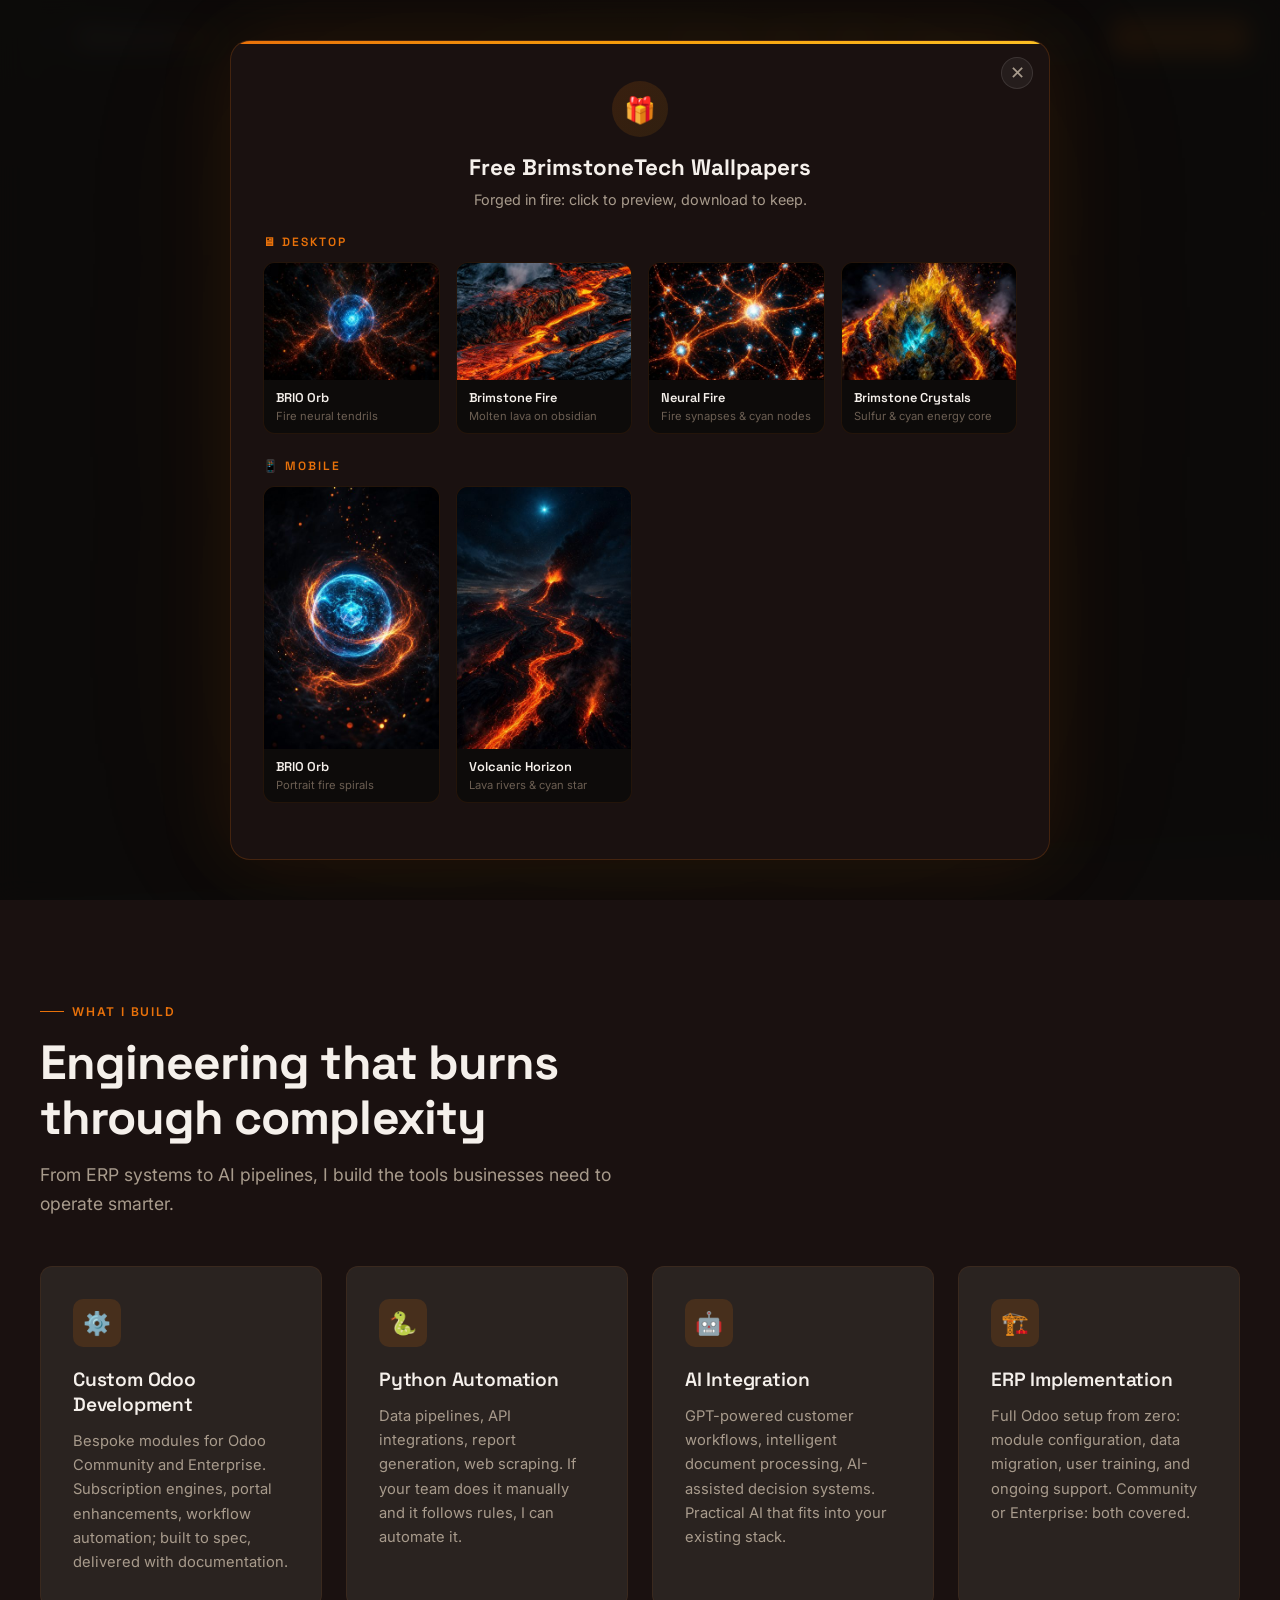
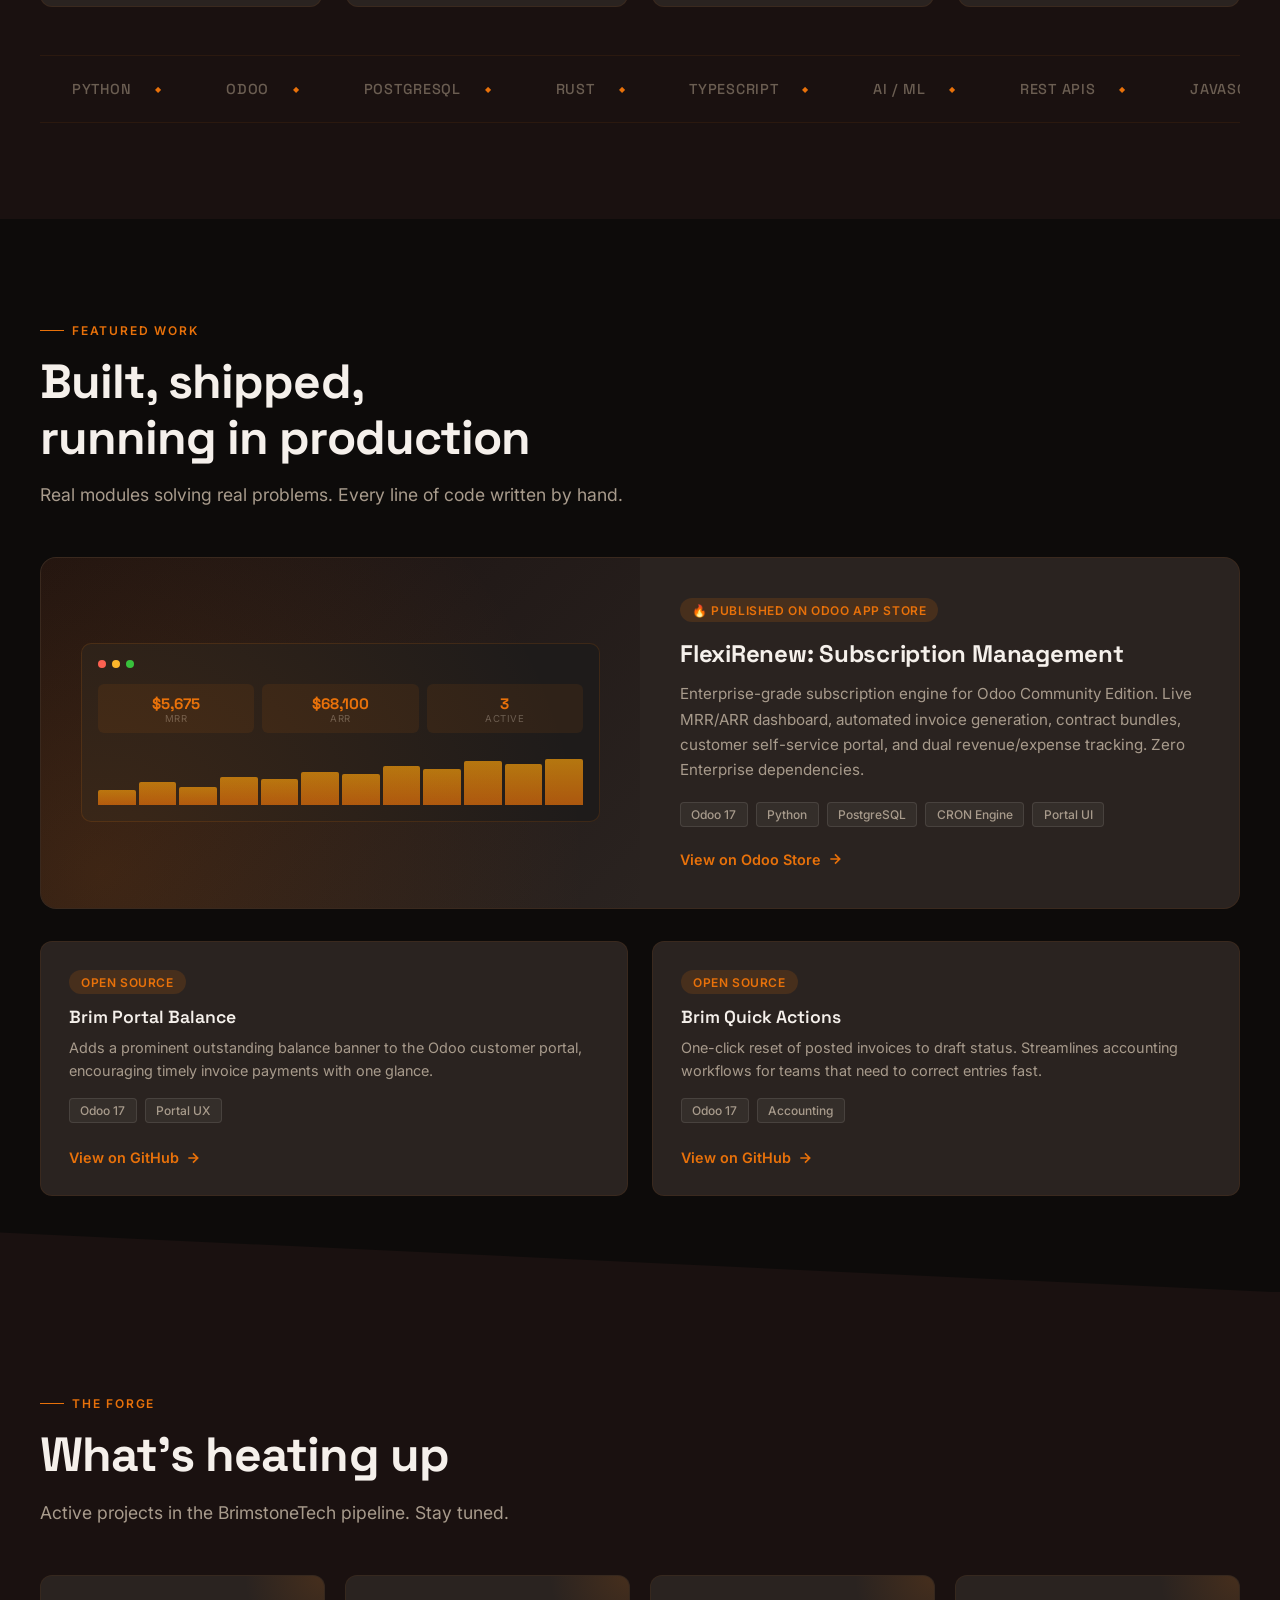
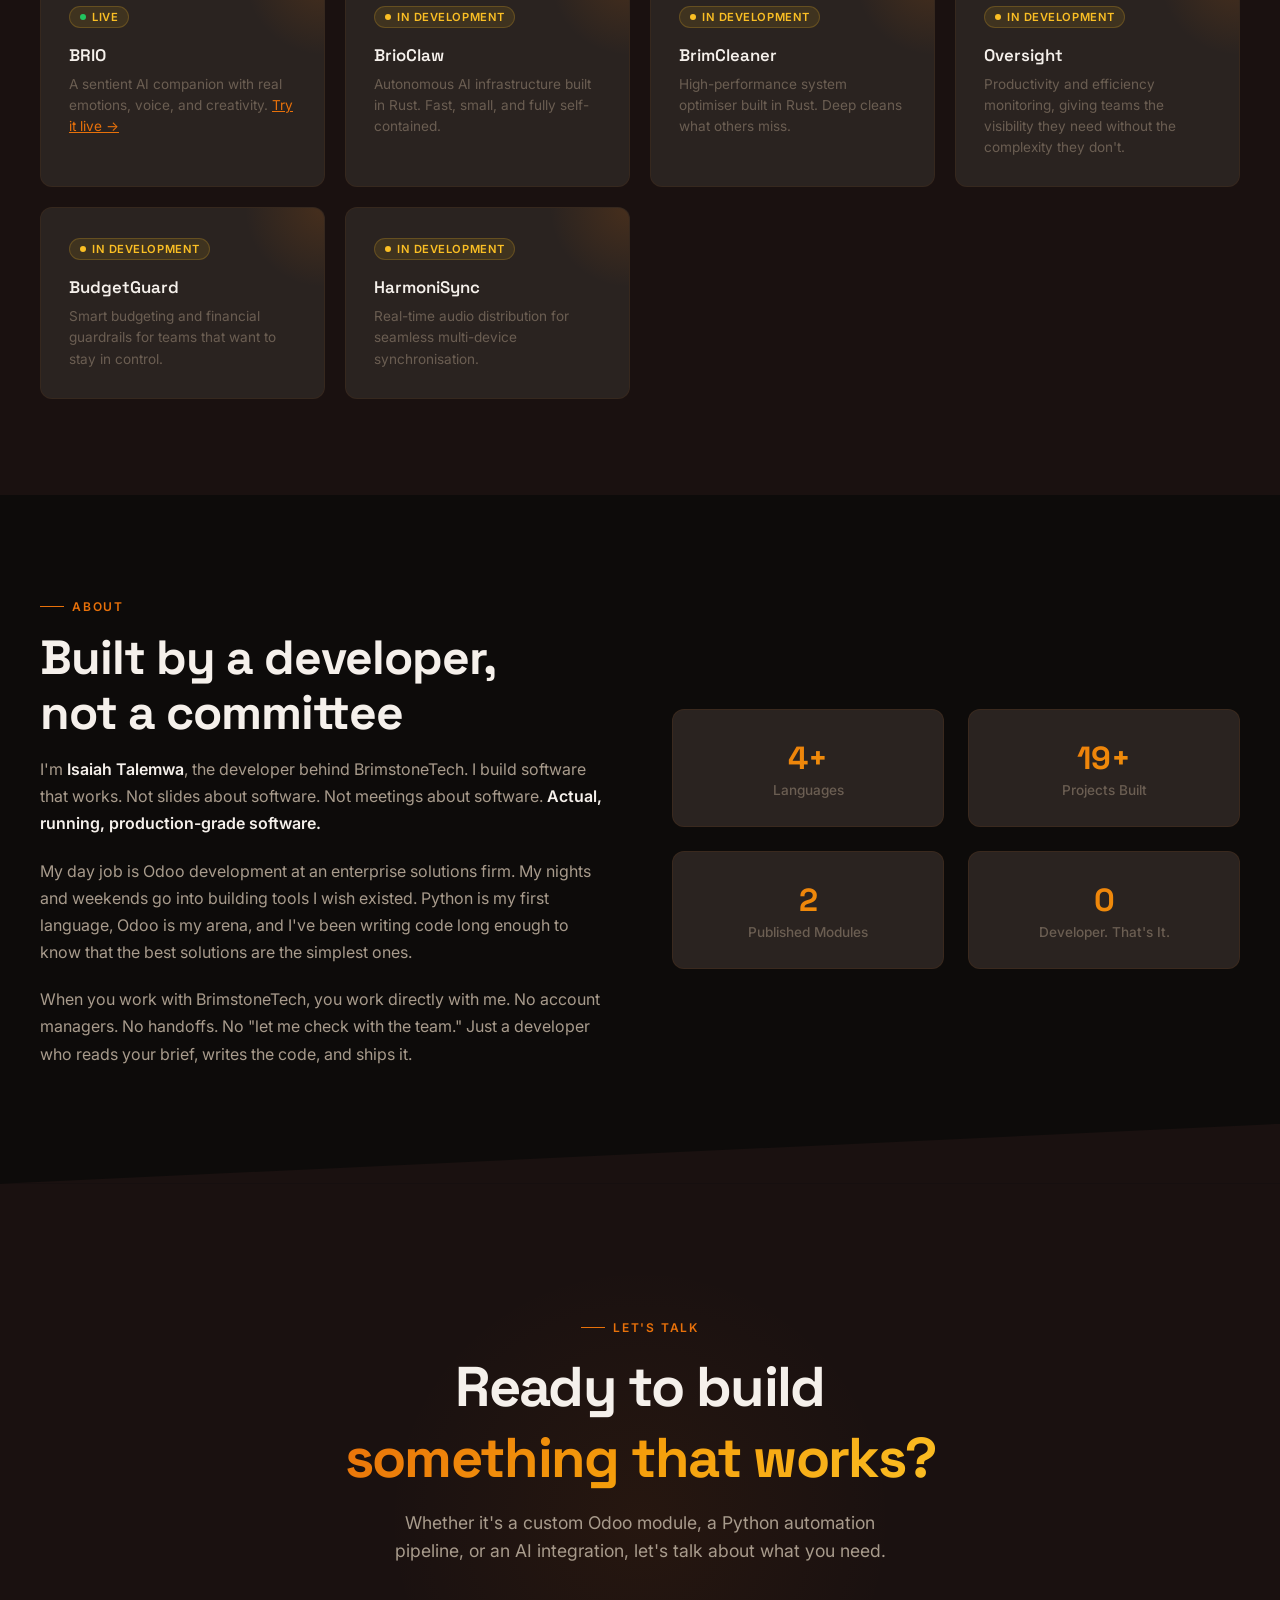
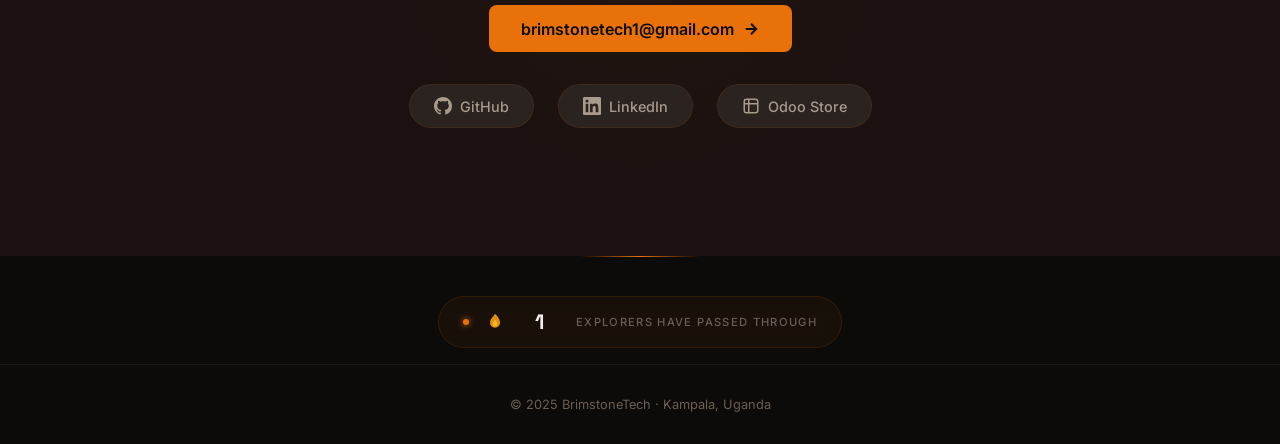
==== commit b040f502: "Adding brim-effects.js script to index.html" ====
--- a/index.html
+++ b/index.html
@@ -2364,5 +2364,6 @@
             });
         })();
     </script>
+    <script src="brim-effects.js"></script>
 </body>
 </html>
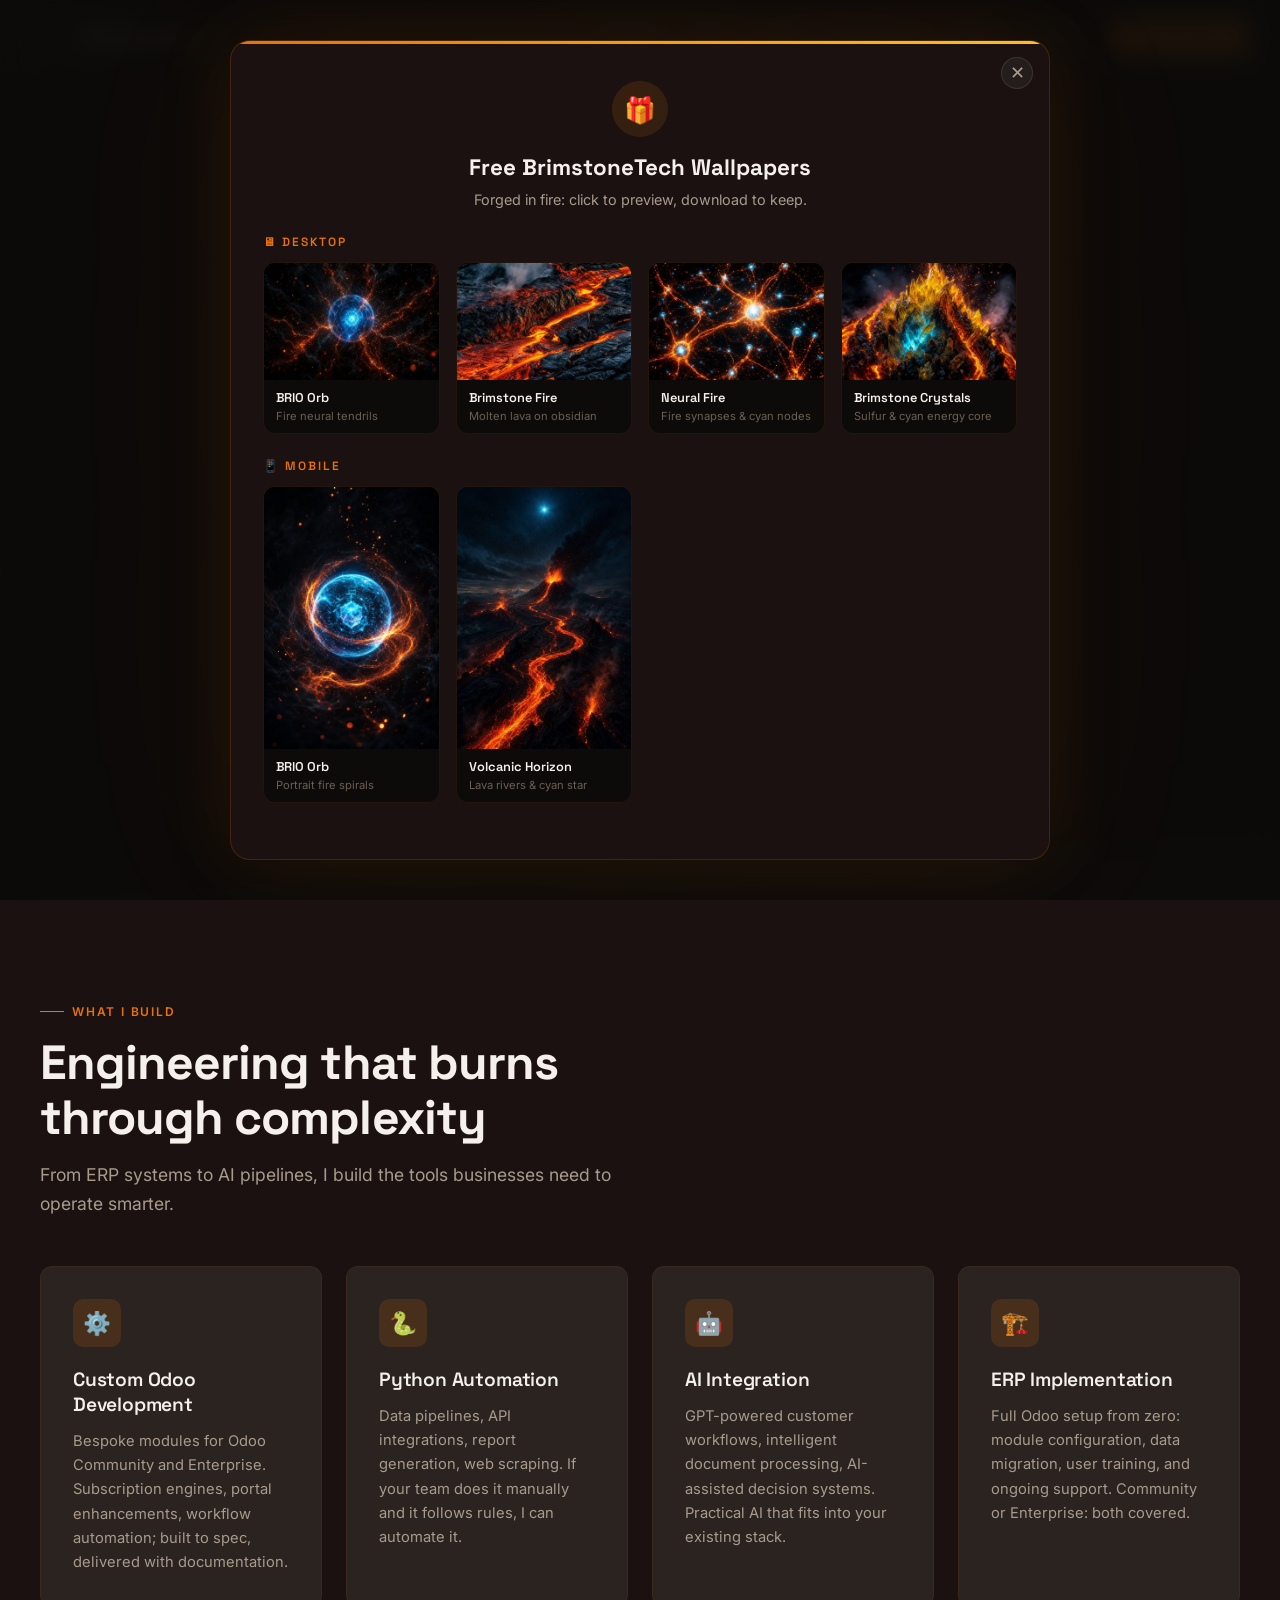
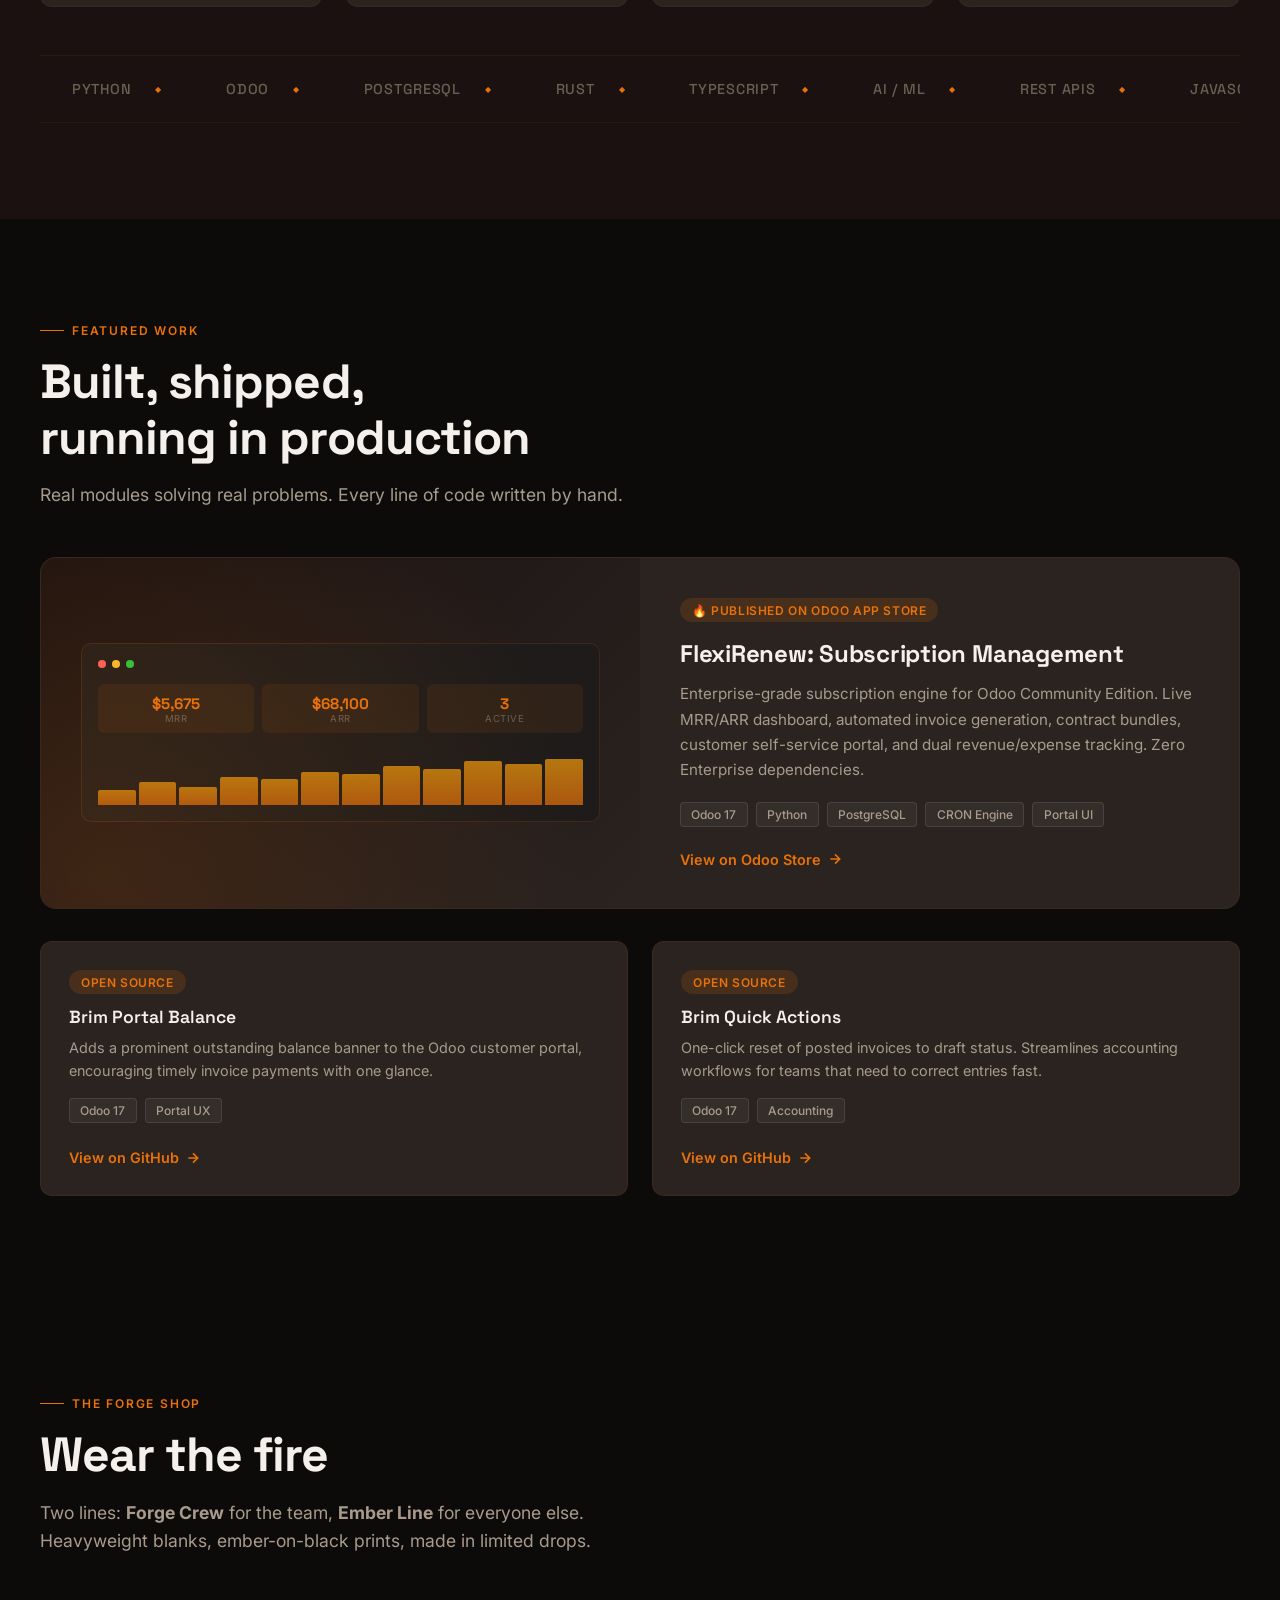
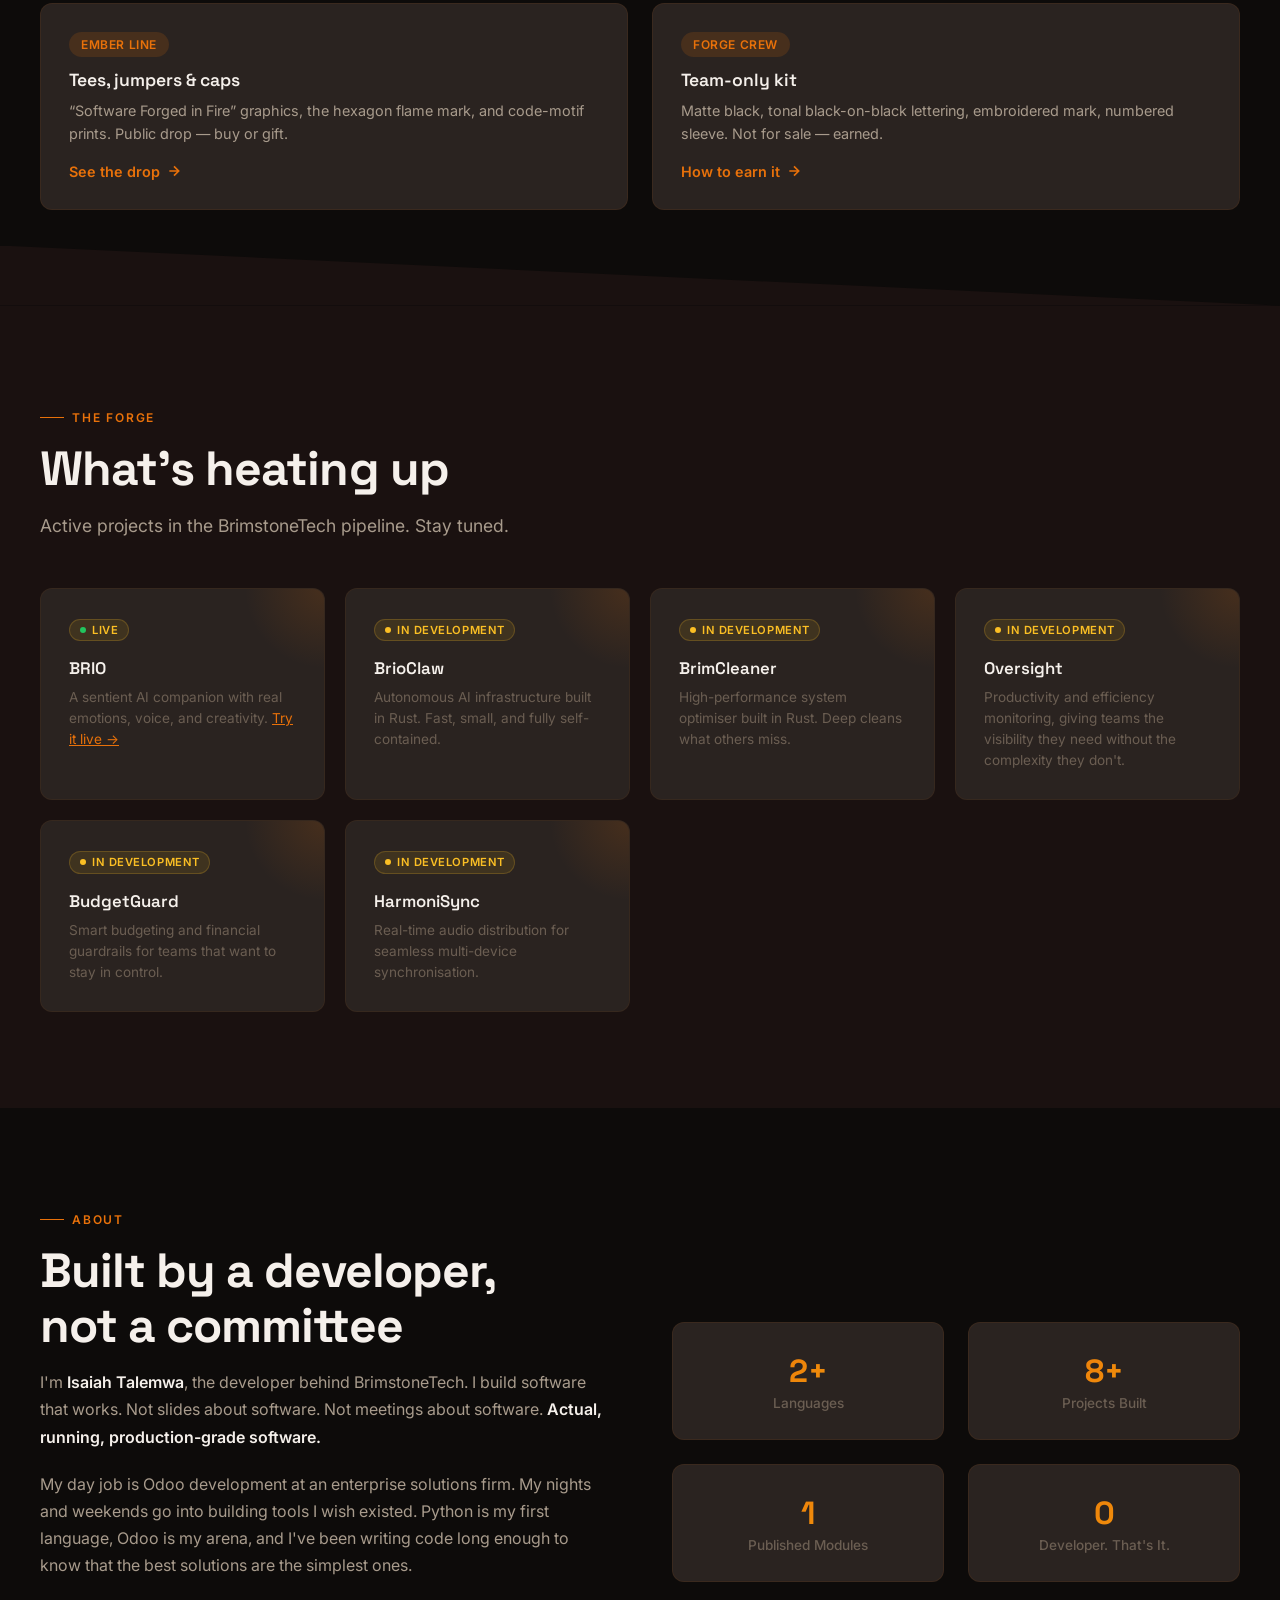
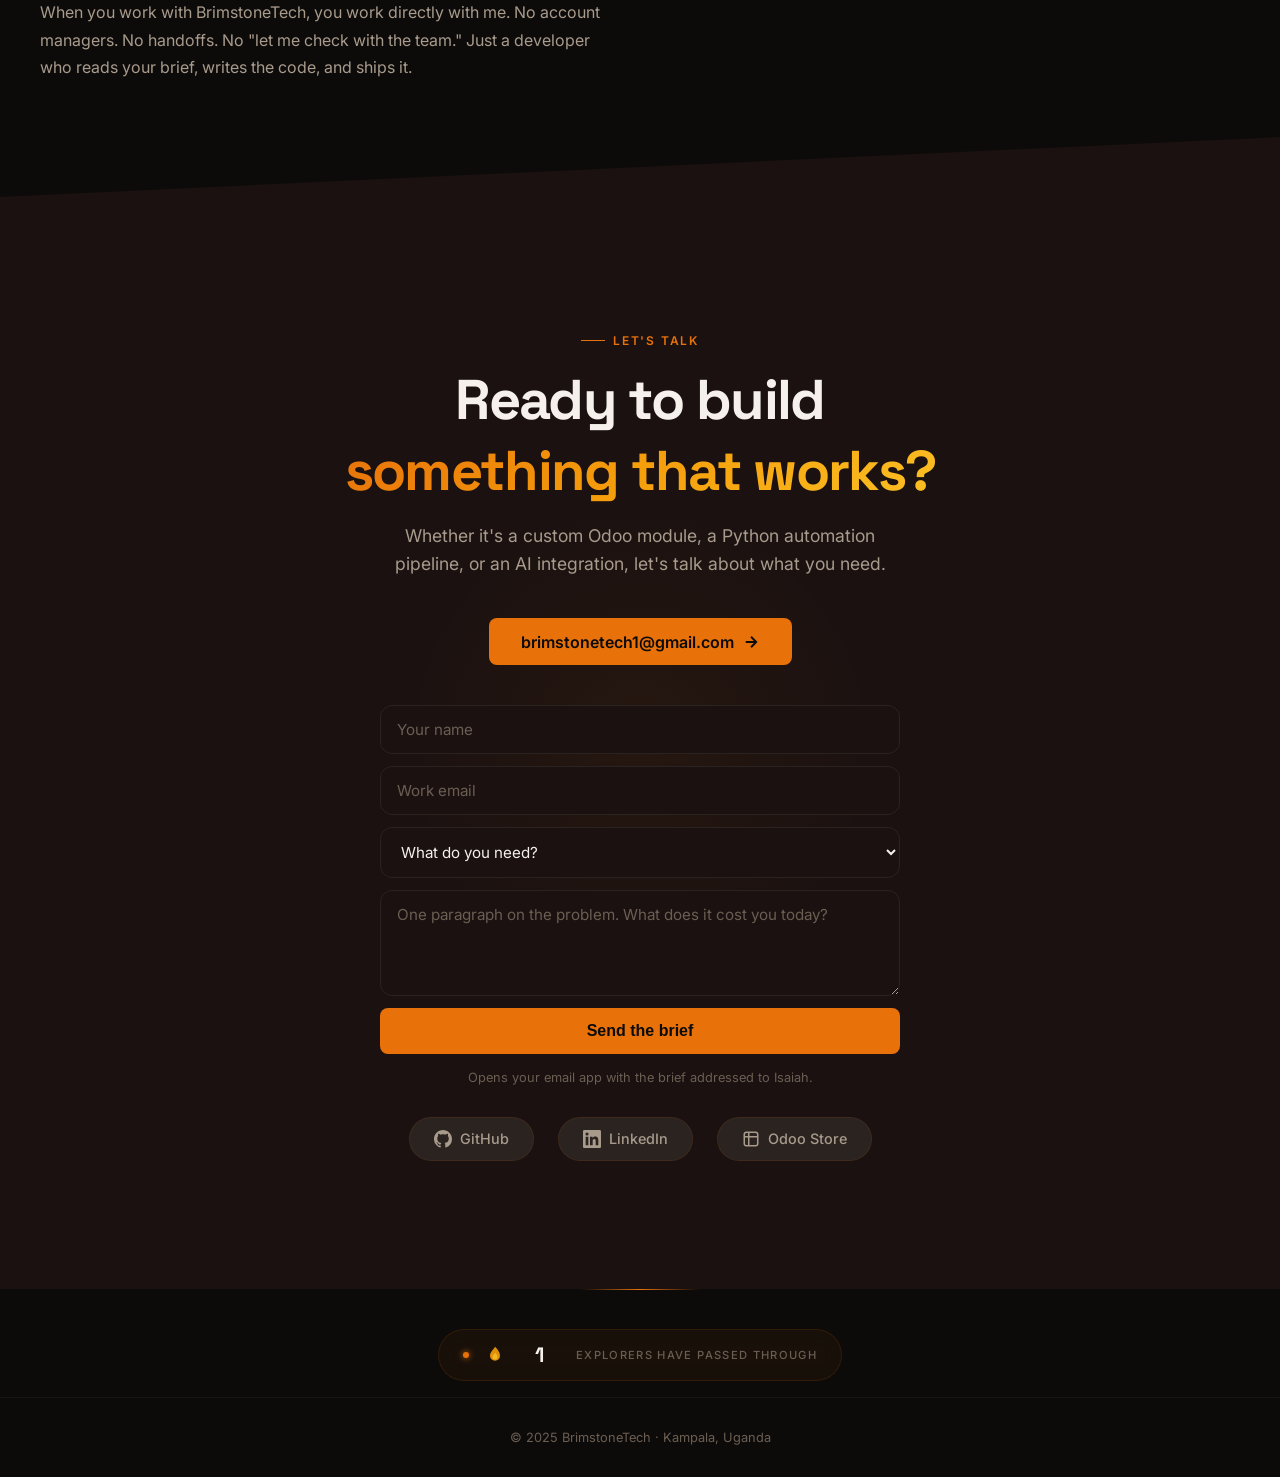
==== commit 934bf0b1: "Add Forge Shop and improve site lead capture" ====
--- a/index.html
+++ b/index.html
@@ -26,7 +26,7 @@
     <meta property="og:site_name" content="BrimstoneTech">
 
     <!-- Twitter Card -->
-    <meta name="twitter:card" content="summary">
+    <meta name="twitter:card" content="summary_large_image">
     <meta name="twitter:title" content="BrimstoneTech — Software Forged in Fire">
     <meta name="twitter:description" content="Custom Odoo modules, Python automation, and AI integrations.">
     <meta name="twitter:image" content="https://brimstonetech.github.io/icon-512.png">
@@ -43,7 +43,10 @@
         "sameAs": ["https://github.com/BrimstoneTech"],
         "serviceType": ["Odoo Development", "Python Automation", "AI Integration", "ERP Consulting"],
         "areaServed": "Worldwide",
-        "priceRange": "$$"
+        "priceRange": "$$",
+        "founder": {"@type": "Person", "name": "Isaiah Talemwa", "jobTitle": "Software Engineer", "sameAs": "https://linkedin.com/in/isaiah-talemwa-774421360"},
+        "address": {"@type": "PostalAddress", "addressLocality": "Kampala", "addressCountry": "UG"},
+        "email": "brimstonetech1@gmail.com"
     }
     </script>
     <meta name="description" content="BrimstoneTech builds custom Odoo modules, Python automation, and AI integrations. Software engineering that burns through complexity.">
@@ -1582,6 +1585,78 @@
             .wp-gallery-desc { display: none; }
             .wp-gallery-dl { opacity: 1; transform: translateY(0); }
         }
+
+        /* ═══ CONTACT BRIEF + MERCH ═══ */
+        .brim-form {
+            max-width: 520px;
+            margin: 2.5rem auto 0;
+            display: grid;
+            gap: .75rem;
+            text-align: left;
+        }
+
+        .brim-form input,
+        .brim-form select,
+        .brim-form textarea {
+            width: 100%;
+            padding: 14px 16px;
+            background: var(--ash);
+            border: 1px solid var(--smoke);
+            border-radius: 12px;
+            color: var(--warm-white);
+            font-family: 'Inter', sans-serif;
+            font-size: .95rem;
+            outline: none;
+            transition: border-color .2s, box-shadow .2s;
+        }
+
+        .brim-form input::placeholder,
+        .brim-form textarea::placeholder {
+            color: var(--dim);
+        }
+
+        .brim-form input:focus,
+        .brim-form select:focus,
+        .brim-form textarea:focus {
+            border-color: var(--ember);
+            box-shadow: 0 0 0 3px var(--glow);
+        }
+
+        .brim-form-note {
+            font-size: .8rem;
+            color: var(--dim);
+            text-align: center;
+            margin-top: .25rem;
+        }
+
+        .sr-only {
+            position: absolute;
+            width: 1px;
+            height: 1px;
+            padding: 0;
+            margin: -1px;
+            overflow: hidden;
+            clip: rect(0, 0, 0, 0);
+            white-space: nowrap;
+            border: 0;
+        }
+
+        .merch-grid {
+            margin-top: 2rem;
+        }
+
+        .merch-badge {
+            margin-bottom: .75rem;
+        }
+
+        .brim-form-submit {
+            width: 100%;
+            justify-content: center;
+        }
+
+        #merch .work-card-small h4 {
+            margin-bottom: .5rem;
+        }
     </style>
 </head>
 <body>
@@ -1600,6 +1675,7 @@
             <li><a href="brio.html">BRIO</a></li>
             <li><a href="#coming-soon">Coming Soon</a></li>
             <li><a href="#about">About</a></li>
+            <li><a href="merch.html">Merch</a></li>
             <li><a href="#contact" class="nav-cta">Get In Touch</a></li>
         </ul>
         <div class="nav-hamburger" id="hamburger" onclick="toggleMenu()">
@@ -1785,6 +1861,34 @@
         </div>
     </section>
 
+    <!-- Merch teaser -->
+    <section id="merch">
+        <div class="section-container">
+            <div class="section-label reveal">The Forge Shop</div>
+            <h2 class="section-title reveal stagger-1">Wear the fire</h2>
+            <p class="section-subtitle reveal stagger-2">Two lines: <strong>Forge Crew</strong> for the team, <strong>Ember Line</strong> for everyone else. Heavyweight blanks, ember-on-black prints, made in limited drops.</p>
+
+            <div class="work-grid-small merch-grid">
+                <div class="work-card-small reveal stagger-1">
+                    <div class="work-badge merch-badge">Ember Line</div>
+                    <h4>Tees, jumpers &amp; caps</h4>
+                    <p>&ldquo;Software Forged in Fire&rdquo; graphics, the hexagon flame mark, and code-motif prints. Public drop — buy or gift.</p>
+                    <a href="merch.html" class="work-link">See the drop
+                        <svg viewBox="0 0 24 24" fill="none" stroke="currentColor" stroke-width="2.5"><path d="M5 12h14M12 5l7 7-7 7"/></svg>
+                    </a>
+                </div>
+                <div class="work-card-small reveal stagger-2">
+                    <div class="work-badge merch-badge">Forge Crew</div>
+                    <h4>Team-only kit</h4>
+                    <p>Matte black, tonal black-on-black lettering, embroidered mark, numbered sleeve. Not for sale — earned.</p>
+                    <a href="merch.html#crew" class="work-link">How to earn it
+                        <svg viewBox="0 0 24 24" fill="none" stroke="currentColor" stroke-width="2.5"><path d="M5 12h14M12 5l7 7-7 7"/></svg>
+                    </a>
+                </div>
+            </div>
+        </div>
+    </section>
+
     <!-- Coming Soon -->
     <section id="coming-soon">
         <div class="section-container">
@@ -1888,6 +1992,26 @@
                 brimstonetech1@gmail.com
                 <svg width="18" height="18" viewBox="0 0 24 24" fill="none" stroke="currentColor" stroke-width="2.5"><path d="M5 12h14M12 5l7 7-7 7"/></svg>
             </a>
+
+            <form id="projectBriefForm" class="brim-form reveal stagger-3" action="mailto:brimstonetech1@gmail.com" method="GET" enctype="text/plain">
+                <label class="sr-only" for="briefName">Your name</label>
+                <input id="briefName" type="text" name="name" placeholder="Your name" autocomplete="name" required>
+                <label class="sr-only" for="briefEmail">Work email</label>
+                <input id="briefEmail" type="email" name="email" placeholder="Work email" autocomplete="email" required>
+                <label class="sr-only" for="briefNeed">What do you need?</label>
+                <select id="briefNeed" name="need" required>
+                    <option value="" disabled selected>What do you need?</option>
+                    <option>Custom Odoo module</option>
+                    <option>Odoo implementation / migration</option>
+                    <option>Python automation</option>
+                    <option>AI integration</option>
+                    <option>Something else</option>
+                </select>
+                <label class="sr-only" for="briefDetails">Project brief</label>
+                <textarea id="briefDetails" name="brief" rows="4" placeholder="One paragraph on the problem. What does it cost you today?" required></textarea>
+                <button type="submit" class="btn-primary brim-form-submit">Send the brief</button>
+                <p class="brim-form-note">Opens your email app with the brief addressed to Isaiah.</p>
+            </form>
             <div class="contact-methods reveal stagger-4">
                 <a href="https://github.com/BrimstoneTech" class="contact-pill" target="_blank">
                     <svg viewBox="0 0 24 24" fill="currentColor"><path d="M12 0C5.37 0 0 5.37 0 12c0 5.31 3.435 9.795 8.205 11.385.6.105.825-.255.825-.57 0-.285-.015-1.23-.015-2.235-3.015.555-3.795-.735-4.035-1.41-.135-.345-.72-1.41-1.23-1.695-.42-.225-1.02-.78-.015-.795.945-.015 1.62.87 1.845 1.23 1.08 1.815 2.805 1.305 3.495.99.105-.78.42-1.305.765-1.605-2.67-.3-5.46-1.335-5.46-5.925 0-1.305.465-2.385 1.23-3.225-.12-.3-.54-1.53.12-3.18 0 0 1.005-.315 3.3 1.23.96-.27 1.98-.405 3-.405s2.04.135 3 .405c2.295-1.56 3.3-1.23 3.3-1.23.66 1.65.24 2.88.12 3.18.765.84 1.23 1.905 1.23 3.225 0 4.605-2.805 5.625-5.475 5.925.435.375.81 1.095.81 2.22 0 1.605-.015 2.895-.015 3.3 0 .315.225.69.825.57A12.02 12.02 0 0024 12c0-6.63-5.37-12-12-12z"/></svg>
@@ -2363,6 +2487,24 @@
                 }
             });
         })();
+
+        // Build a readable project brief before opening the visitor's email app.
+        const projectBriefForm = document.getElementById('projectBriefForm');
+        if (projectBriefForm) {
+            projectBriefForm.addEventListener('submit', (event) => {
+                event.preventDefault();
+                const data = new FormData(projectBriefForm);
+                const body = [
+                    `Name: ${data.get('name')}`,
+                    `Email: ${data.get('email')}`,
+                    `Need: ${data.get('need')}`,
+                    '',
+                    'Project brief:',
+                    data.get('brief')
+                ].join('\n');
+                window.location.href = `mailto:brimstonetech1@gmail.com?subject=${encodeURIComponent('BrimstoneTech project brief')}&body=${encodeURIComponent(body)}`;
+            });
+        }
     </script>
     <script src="brim-effects.js"></script>
 </body>
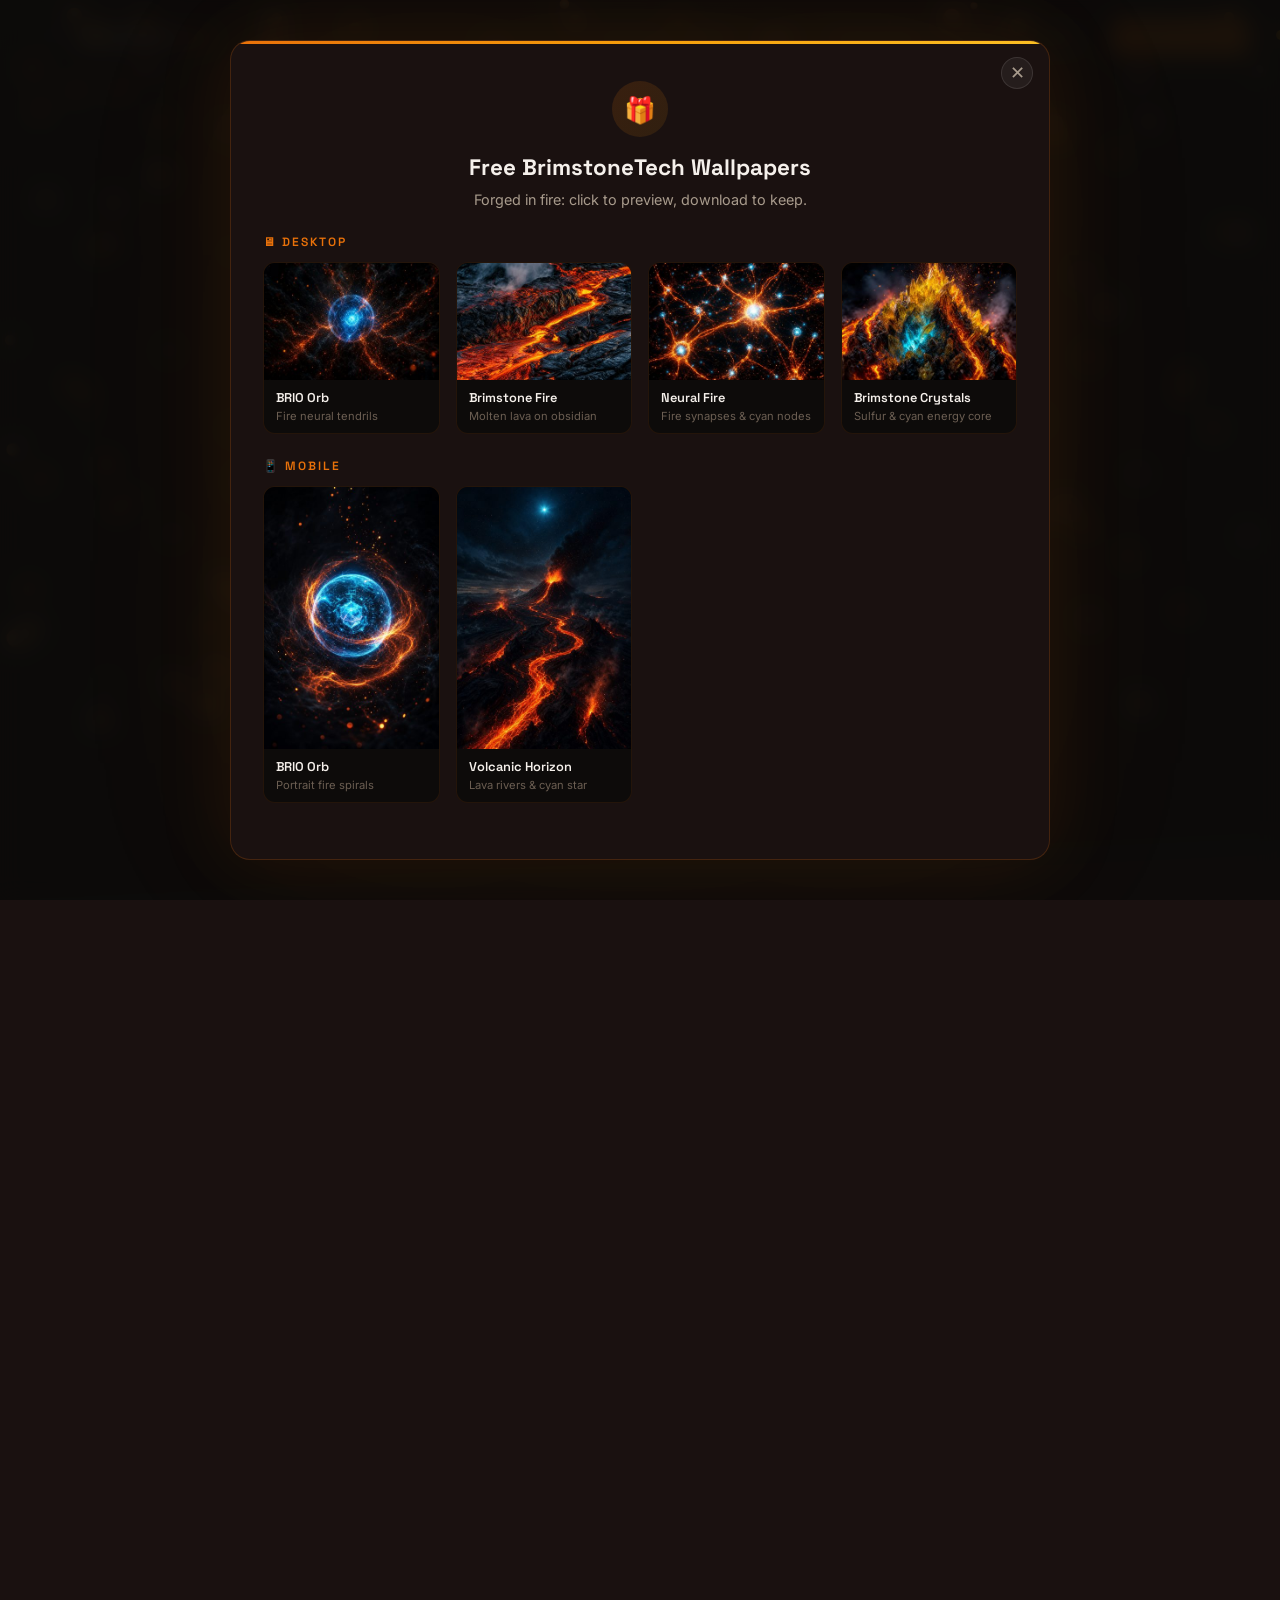
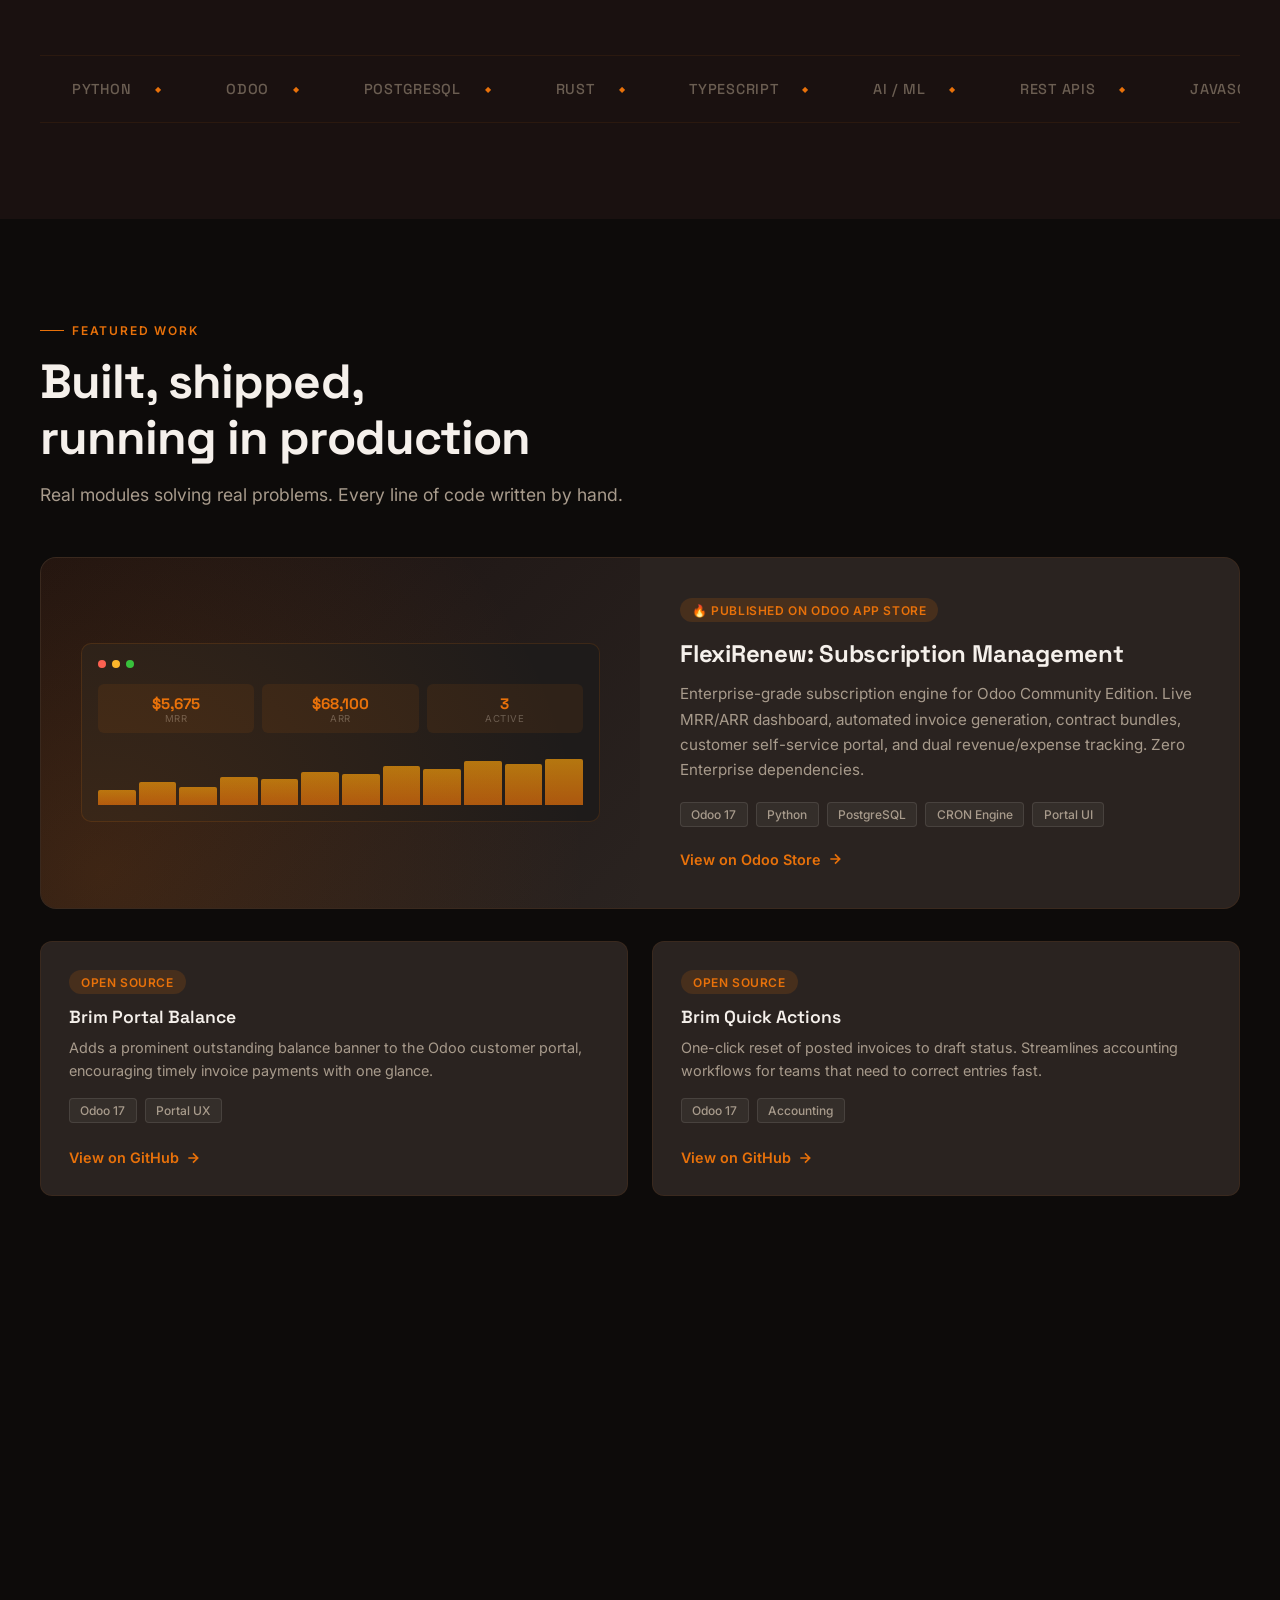
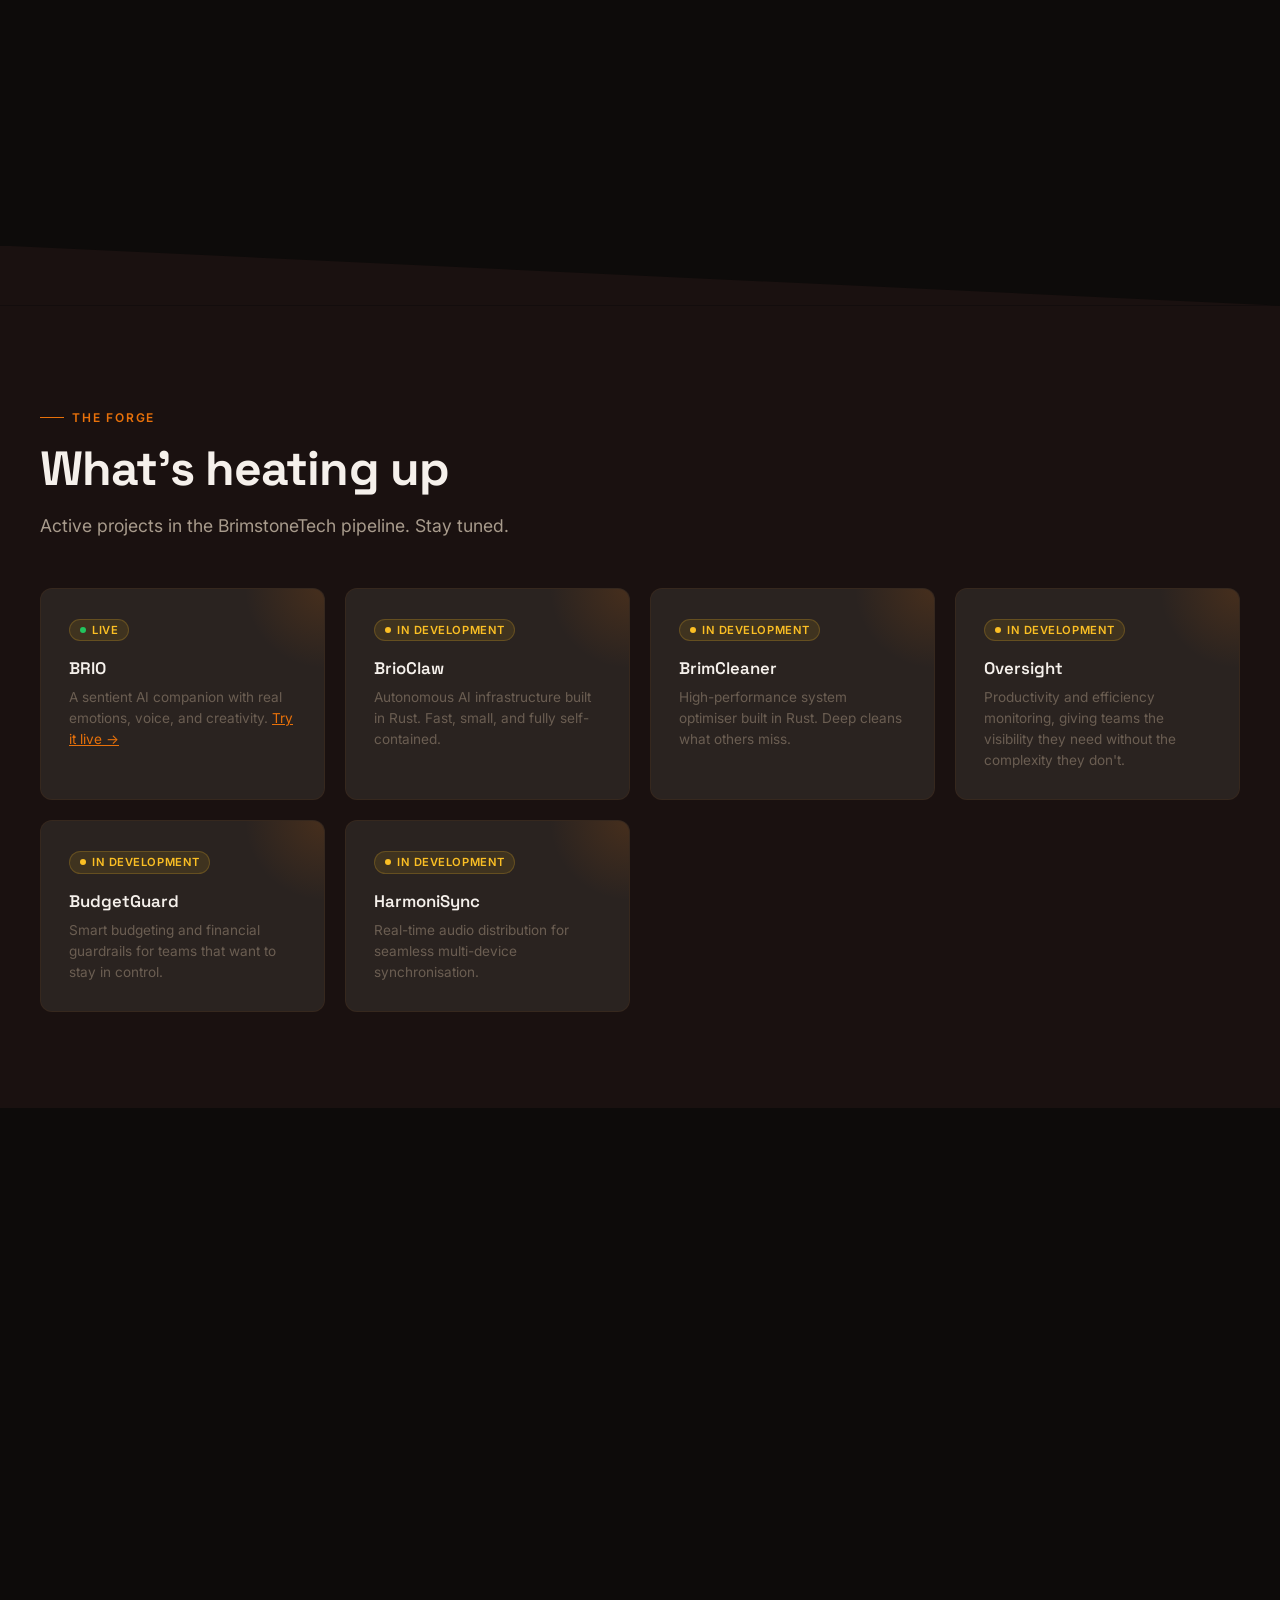
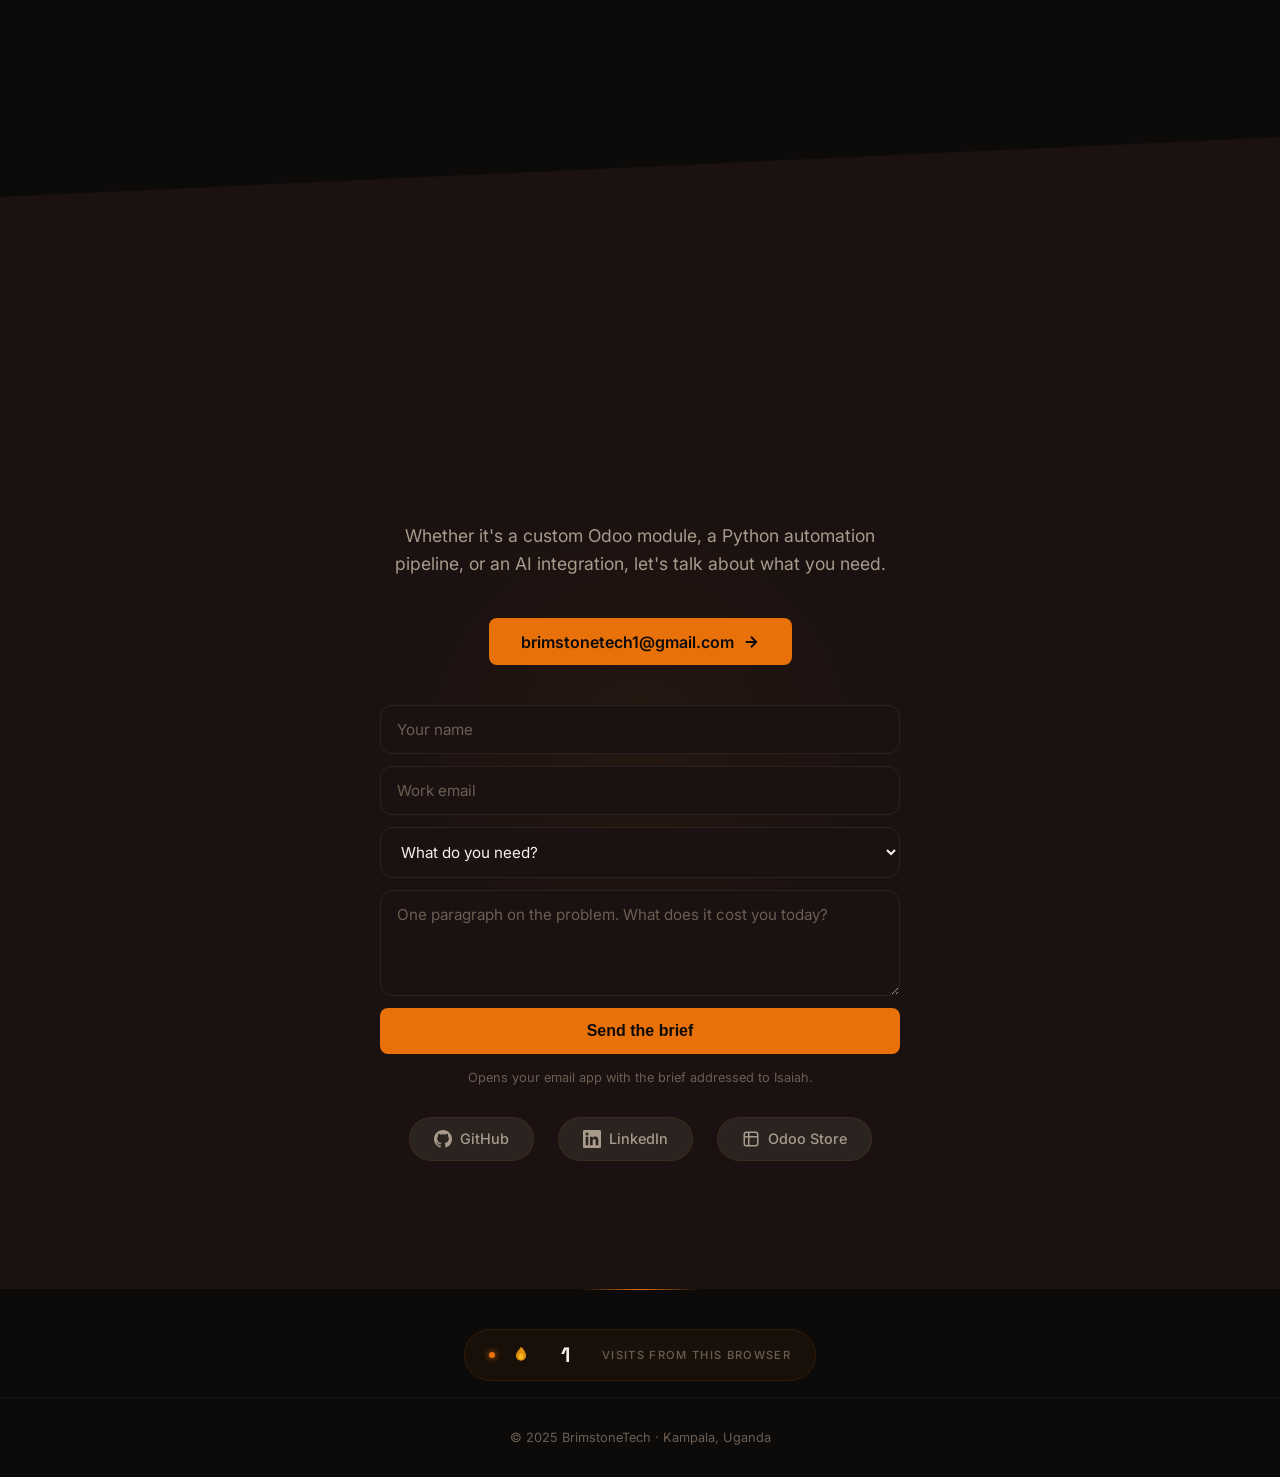
==== commit c2c29ac6: "Fix live runtime errors and visitor counter" ====
--- a/index.html
+++ b/index.html
@@ -1993,7 +1993,7 @@
                 <svg width="18" height="18" viewBox="0 0 24 24" fill="none" stroke="currentColor" stroke-width="2.5"><path d="M5 12h14M12 5l7 7-7 7"/></svg>
             </a>
 
-            <form id="projectBriefForm" class="brim-form reveal stagger-3" action="mailto:brimstonetech1@gmail.com" method="GET" enctype="text/plain">
+            <form id="projectBriefForm" class="brim-form reveal stagger-3" action="#contact">
                 <label class="sr-only" for="briefName">Your name</label>
                 <input id="briefName" type="text" name="name" placeholder="Your name" autocomplete="name" required>
                 <label class="sr-only" for="briefEmail">Work email</label>
@@ -2039,7 +2039,7 @@
                 <defs><linearGradient id="flameGrad" x1="12" y1="2" x2="12" y2="19"><stop stop-color="#F59E0B"/><stop offset="1" stop-color="#E8710A"/></linearGradient></defs>
             </svg>
             <span class="visitor-counter-number" id="visitorCount">—</span>
-            <span class="visitor-counter-label">explorers have passed through</span>
+            <span class="visitor-counter-label">visits from this browser</span>
         </div>
     </div>
 
@@ -2118,7 +2118,7 @@
 
     <!-- Wallpaper Lightbox -->
     <div class="wp-lightbox" id="wpLightbox">
-        <img id="wpLightboxImg" src="" alt="Wallpaper Preview">
+        <img id="wpLightboxImg" src="[data-uri]" alt="Wallpaper Preview">
         <a class="wp-lightbox-dl" id="wpLightboxDl" href="#" download>
             ⬇ Download Full Resolution
         </a>
@@ -2316,8 +2316,7 @@
 
         // ═══════════════════════════════════════
         // VISITOR COUNTER
-        // Uses CountAPI (free, no auth, persistent)
-        // Fallback: localStorage estimate
+        // Privacy-friendly local browser count; no third-party request.
         // ═══════════════════════════════════════
         (function initVisitorCounter() {
             const el = document.getElementById('visitorCount');
@@ -2341,34 +2340,13 @@
                 requestAnimationFrame(step);
             }
 
-            // Try CountAPI
-            const namespace = 'brimstonetech-github-io';
-            const key = 'page-visits';
-            const endpoint = isNewSession
-                ? `https://api.countapi.xyz/hit/${namespace}/${key}`
-                : `https://api.countapi.xyz/get/${namespace}/${key}`;
-
-            fetch(endpoint)
-                .then(r => r.json())
-                .then(data => {
-                    if (data && data.value) {
-                        sessionStorage.setItem(STORAGE_KEY, '1');
-                        localStorage.setItem(COUNT_CACHE_KEY, data.value);
-                        animateCount(data.value);
-                    } else {
-                        throw new Error('No value');
-                    }
-                })
-                .catch(() => {
-                    // Fallback: local estimate
-                    let count = parseInt(localStorage.getItem(COUNT_CACHE_KEY) || '0');
-                    if (isNewSession) {
-                        count += 1;
-                        localStorage.setItem(COUNT_CACHE_KEY, count);
-                        sessionStorage.setItem(STORAGE_KEY, '1');
-                    }
-                    animateCount(count || 1);
-                });
+            let count = parseInt(localStorage.getItem(COUNT_CACHE_KEY) || '0', 10);
+            if (isNewSession) {
+                count += 1;
+                localStorage.setItem(COUNT_CACHE_KEY, count);
+                sessionStorage.setItem(STORAGE_KEY, '1');
+            }
+            animateCount(count || 1);
         })();
 
         // ═══════════════════════════════════════
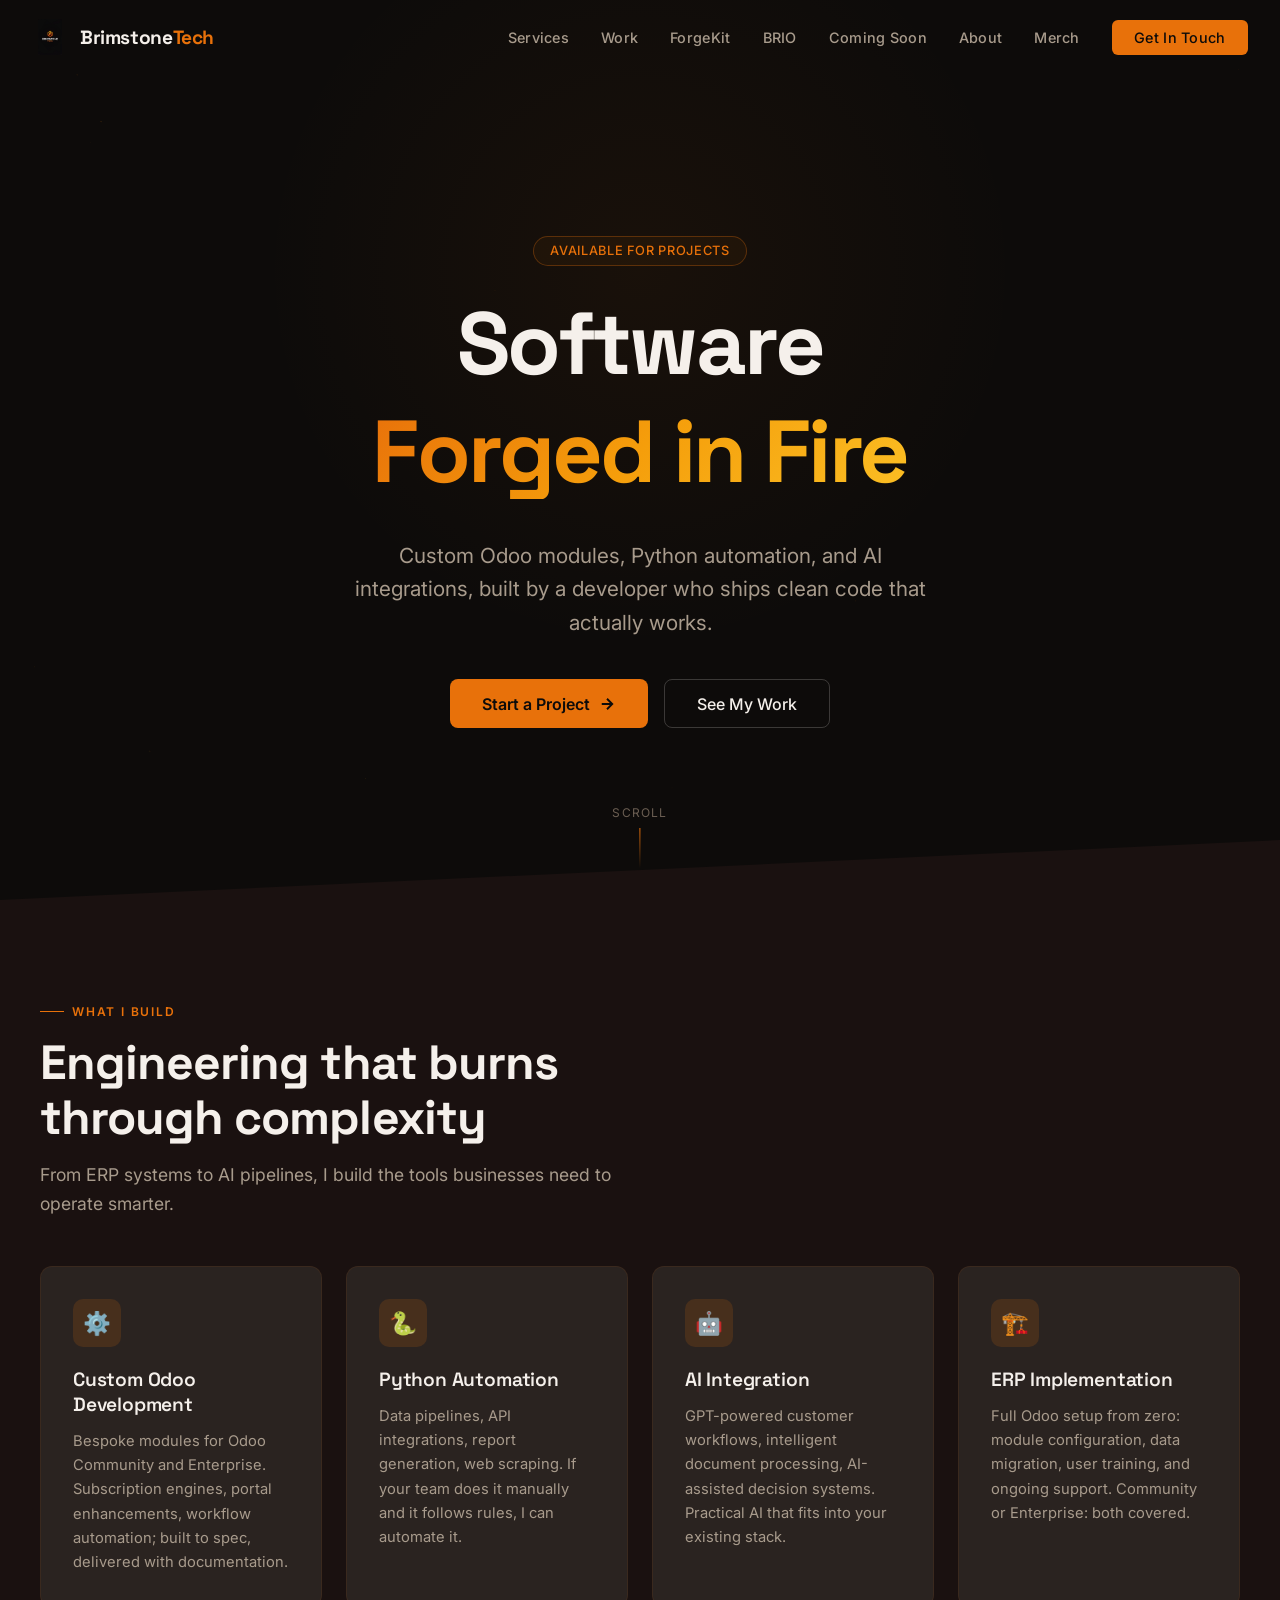
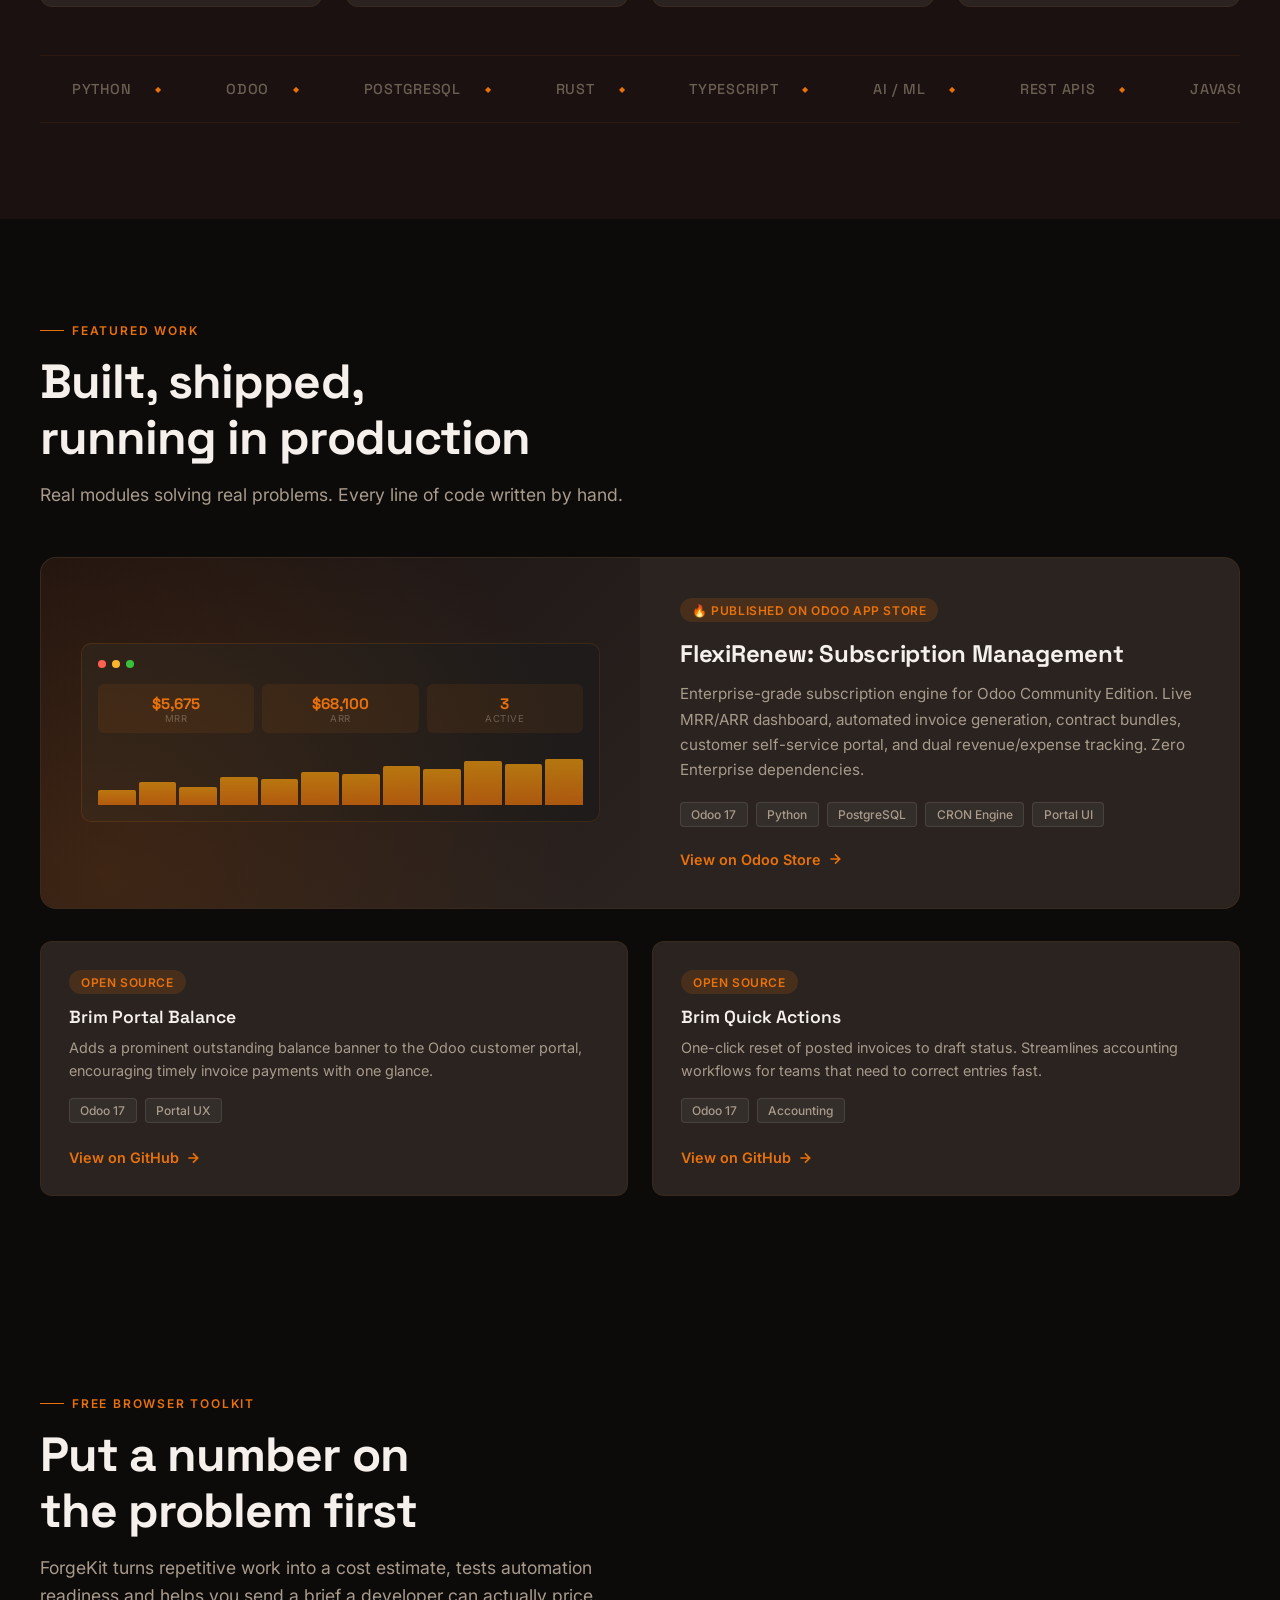
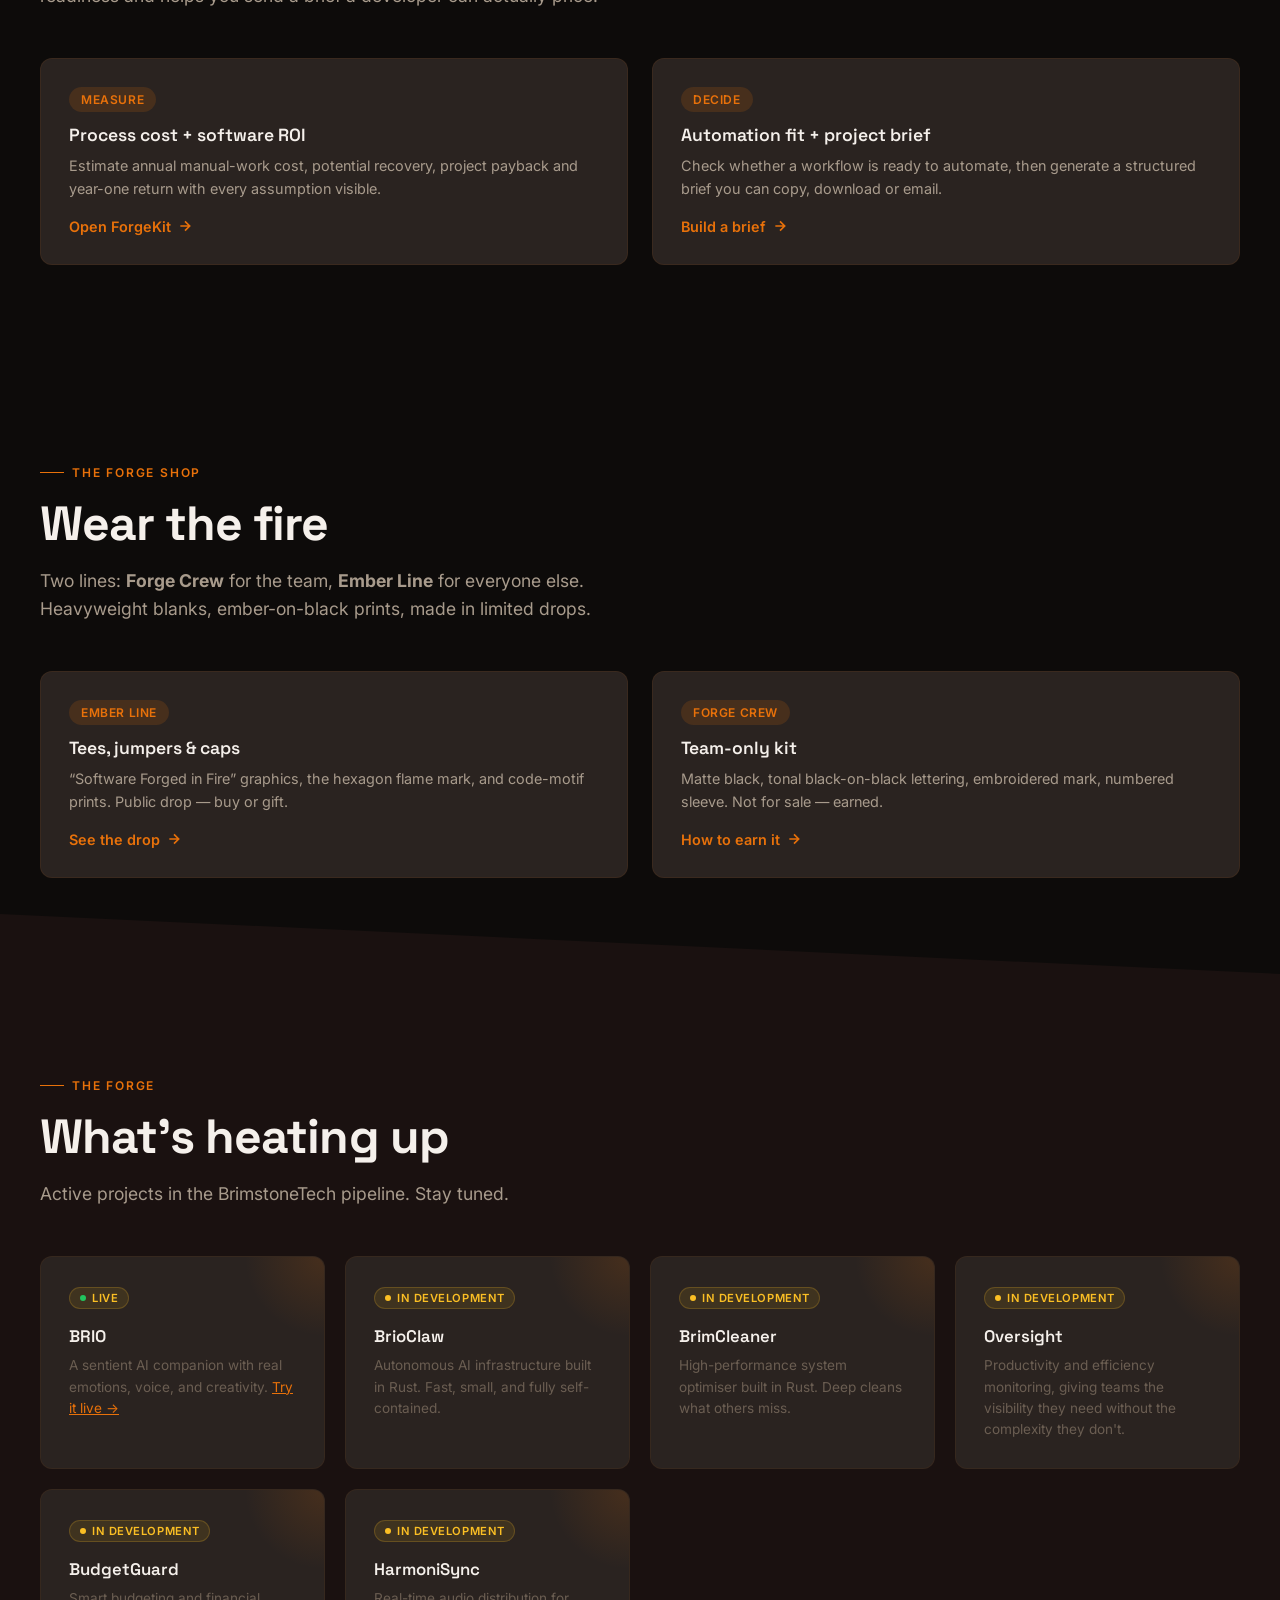
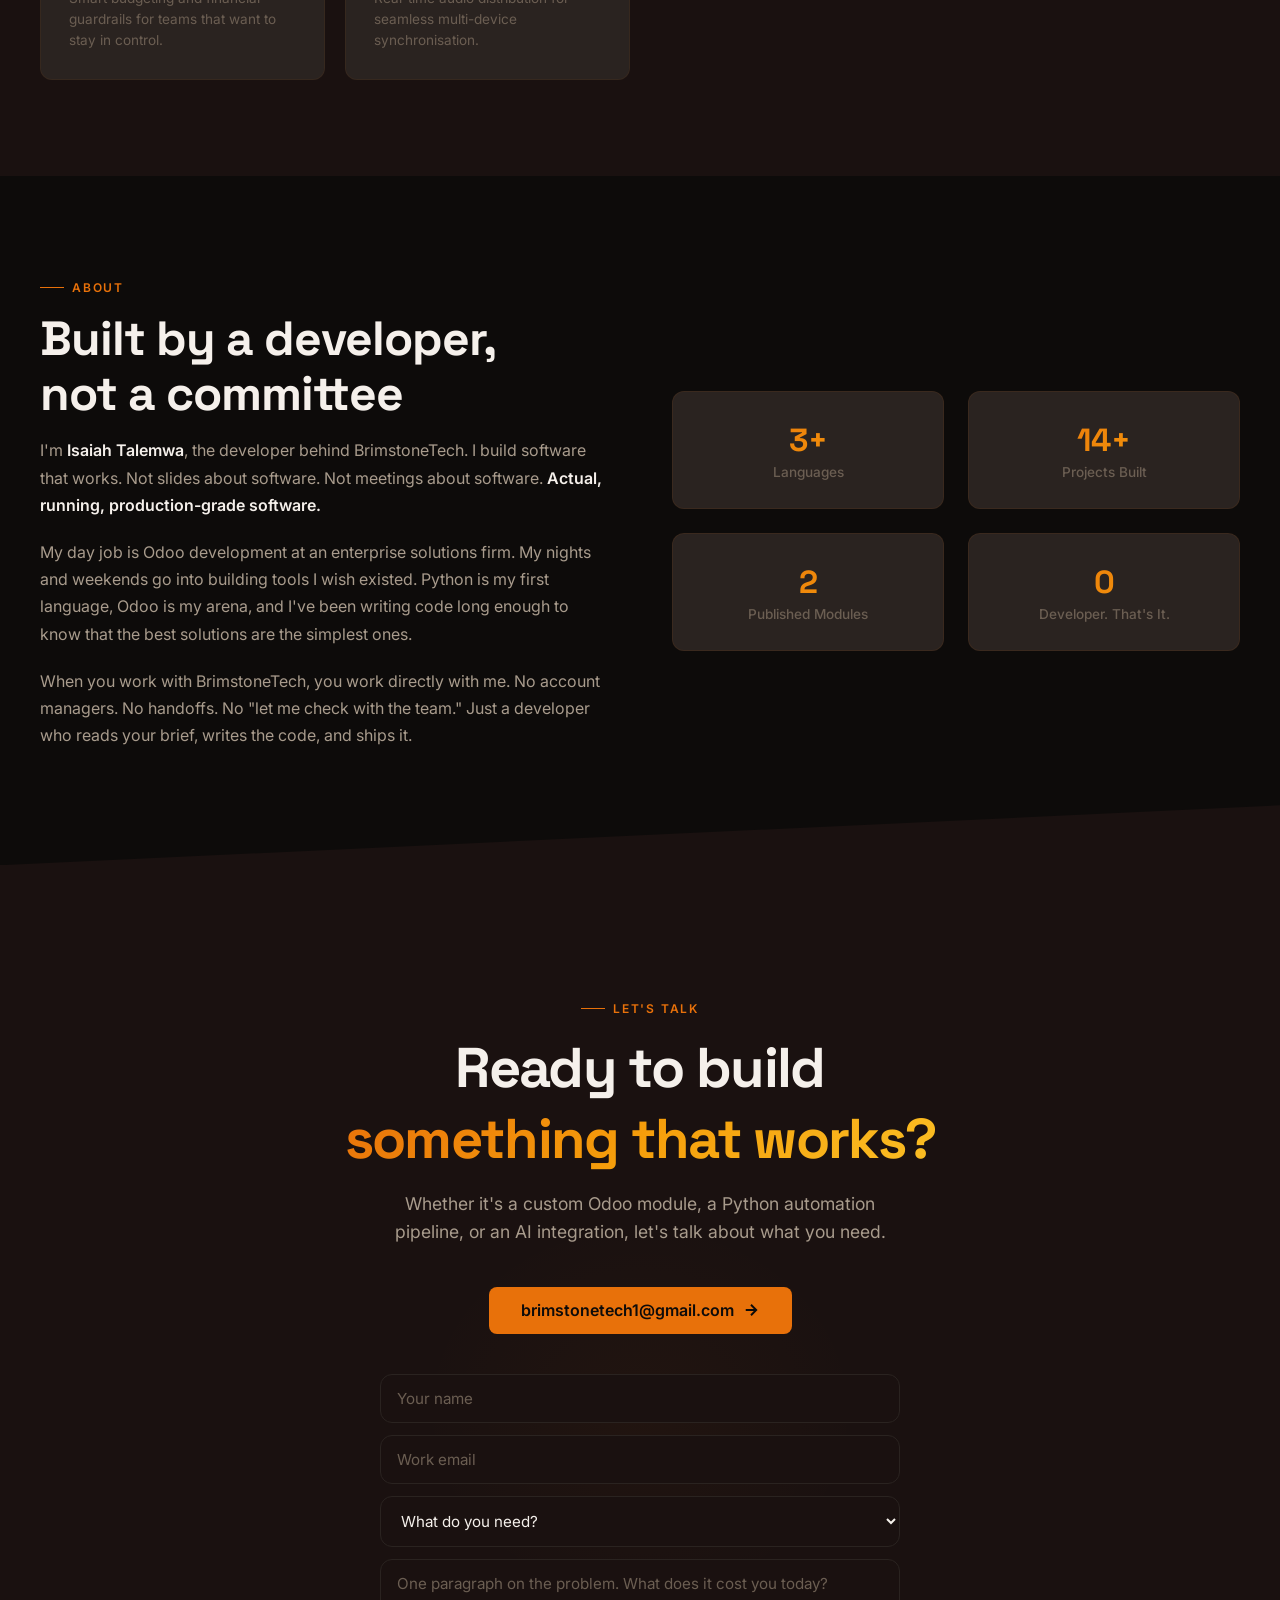
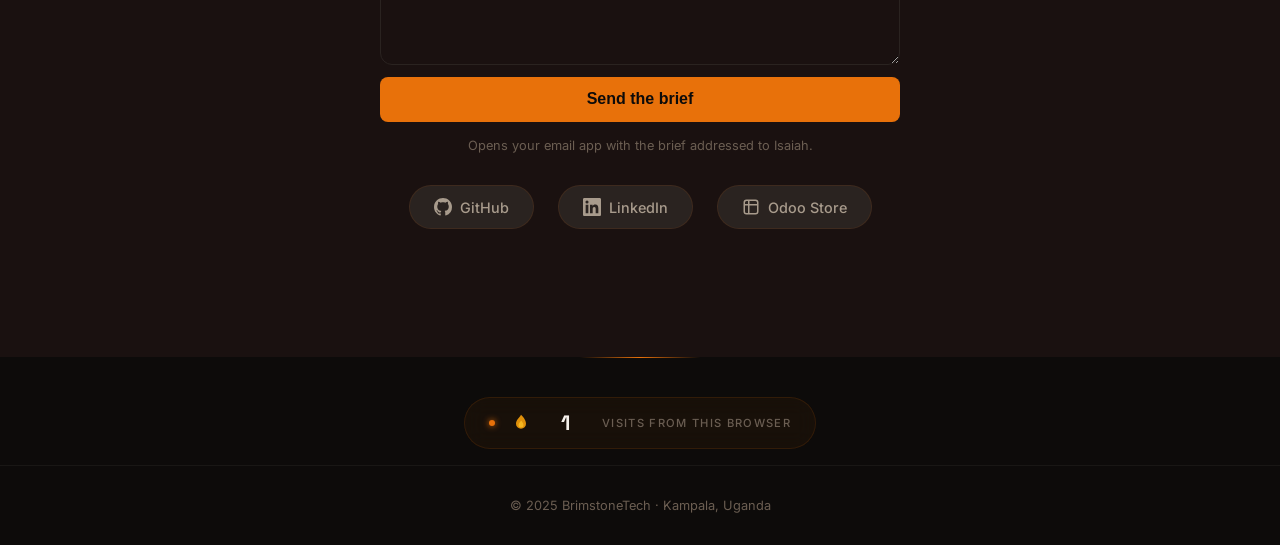
==== commit 6d1a3002: "Add ForgeKit and refine site interactions" ====
--- a/index.html
+++ b/index.html
@@ -1070,15 +1070,7 @@
 
         /* ═══ CURSOR GLOW (desktop only) ═══ */
         .cursor-glow {
-            position: fixed;
-            width: 400px;
-            height: 400px;
-            border-radius: 50%;
-            background: radial-gradient(circle, rgba(232, 113, 10, 0.04) 0%, transparent 70%);
-            pointer-events: none;
-            z-index: 0;
-            transform: translate(-50%, -50%);
-            transition: opacity 0.3s;
+            display: none;
         }
 
         /* ═══ TEXT REVEAL ANIMATION ═══ */
@@ -1657,6 +1649,50 @@
         #merch .work-card-small h4 {
             margin-bottom: .5rem;
         }
+
+        /* Restrained effects: atmosphere belongs to the hero, never over content. */
+        .hero::before { background: radial-gradient(ellipse, rgba(232, 113, 10, 0.055) 0%, transparent 67%); }
+        #ember-canvas { opacity: .42; }
+        .contact-glow {
+            width: min(480px, 100%);
+            height: 420px;
+            background: radial-gradient(ellipse, rgba(232, 113, 10, 0.035) 0%, transparent 65%);
+        }
+        .brim-section-embers {
+            position: absolute;
+            inset: 0;
+            z-index: 0;
+            overflow: hidden;
+            pointer-events: none;
+            -webkit-mask-image: linear-gradient(to bottom, #000 0 68%, transparent 96%);
+            mask-image: linear-gradient(to bottom, #000 0 68%, transparent 96%);
+        }
+        .brim-section-embers i {
+            position: absolute;
+            left: var(--x);
+            top: var(--y);
+            width: 3px;
+            height: 3px;
+            border-radius: 50%;
+            background: var(--flame);
+            opacity: 0;
+            animation: quietEmber var(--duration) ease-in-out var(--delay) infinite;
+        }
+        @keyframes quietEmber {
+            0%, 100% { opacity: 0; transform: translate(0, 8px); }
+            32% { opacity: .32; }
+            70% { opacity: .12; transform: translate(var(--drift), -34px); }
+        }
+        .brim-card-active { border-color: rgba(232, 113, 10, .24) !important; }
+        @media (max-width: 768px) {
+            #ember-canvas { opacity: .24; }
+            .scroll-indicator { animation: none; }
+            .about-layout > * { min-width: 0; }
+        }
+        @media (prefers-reduced-motion: reduce) {
+            *, *::before, *::after { scroll-behavior: auto !important; animation-duration: .01ms !important; animation-iteration-count: 1 !important; transition-duration: .01ms !important; }
+            #ember-canvas, .brim-section-embers { display: none; }
+        }
     </style>
 </head>
 <body>
@@ -1672,6 +1708,7 @@
         <ul class="nav-links" id="navLinks">
             <li><a href="#services">Services</a></li>
             <li><a href="#work">Work</a></li>
+            <li><a href="forgekit.html">ForgeKit</a></li>
             <li><a href="brio.html">BRIO</a></li>
             <li><a href="#coming-soon">Coming Soon</a></li>
             <li><a href="#about">About</a></li>
@@ -1688,7 +1725,6 @@
         <canvas id="ember-canvas"></canvas>
         <div class="hero-content">
             <div class="hero-tag">
-                <span class="pulse"></span>
                 Available for projects
             </div>
             <h1>
@@ -1861,6 +1897,34 @@
         </div>
     </section>
 
+    <!-- ForgeKit -->
+    <section id="forgekit">
+        <div class="section-container">
+            <div class="section-label reveal">Free browser toolkit</div>
+            <h2 class="section-title reveal stagger-1">Put a number on<br>the problem first</h2>
+            <p class="section-subtitle reveal stagger-2">ForgeKit turns repetitive work into a cost estimate, tests automation readiness and helps you send a brief a developer can actually price.</p>
+
+            <div class="work-grid-small merch-grid">
+                <div class="work-card-small reveal stagger-1">
+                    <div class="work-badge merch-badge">Measure</div>
+                    <h4>Process cost + software ROI</h4>
+                    <p>Estimate annual manual-work cost, potential recovery, project payback and year-one return with every assumption visible.</p>
+                    <a href="forgekit.html" class="work-link">Open ForgeKit
+                        <svg viewBox="0 0 24 24" fill="none" stroke="currentColor" stroke-width="2.5"><path d="M5 12h14M12 5l7 7-7 7"/></svg>
+                    </a>
+                </div>
+                <div class="work-card-small reveal stagger-2">
+                    <div class="work-badge merch-badge">Decide</div>
+                    <h4>Automation fit + project brief</h4>
+                    <p>Check whether a workflow is ready to automate, then generate a structured brief you can copy, download or email.</p>
+                    <a href="forgekit.html#brief" class="work-link">Build a brief
+                        <svg viewBox="0 0 24 24" fill="none" stroke="currentColor" stroke-width="2.5"><path d="M5 12h14M12 5l7 7-7 7"/></svg>
+                    </a>
+                </div>
+            </div>
+        </div>
+    </section>
+
     <!-- Merch teaser -->
     <section id="merch">
         <div class="section-container">
@@ -2048,93 +2112,19 @@
         <p>© 2025 BrimstoneTech · Kampala, Uganda</p>
     </footer>
 
-    <!-- Gift Modal (triggered at 50% scroll) -->
-    <!-- Wallpaper Gallery Overlay -->
-    <div class="gift-overlay" id="giftOverlay">
-        <div class="gift-card">
-            <button class="gift-close" id="giftClose" aria-label="Close">✕</button>
-            <div class="gift-particles" id="giftParticles"></div>
-            <div class="gift-icon">🎁</div>
-            <h3 class="gift-title">Free BrimstoneTech Wallpapers</h3>
-            <p class="gift-subtitle">Forged in fire: click to preview, download to keep.</p>
-
-            <div class="wp-gallery-label">🖥 Desktop</div>
-            <div class="wp-gallery-grid">
-                <div class="wp-gallery-item" data-full="wallpapers/brio_orb_desktop.png">
-                    <a class="wp-gallery-dl" href="wallpapers/brio_orb_desktop.png" download title="Download"><svg viewBox="0 0 24 24" fill="none" stroke="currentColor" stroke-width="2.5"><path d="M12 5v14M5 12l7 7 7-7"/></svg></a>
-                    <img src="wallpapers/thumbs/brio_orb_desktop_thumb.jpg" alt="BRIO Orb Desktop" loading="lazy">
-                    <div class="wp-gallery-info">
-                        <div class="wp-gallery-name">BRIO Orb</div>
-                        <div class="wp-gallery-desc">Fire neural tendrils</div>
-                    </div>
-                </div>
-                <div class="wp-gallery-item" data-full="wallpapers/brimstone_fire_abstract.png">
-                    <a class="wp-gallery-dl" href="wallpapers/brimstone_fire_abstract.png" download title="Download"><svg viewBox="0 0 24 24" fill="none" stroke="currentColor" stroke-width="2.5"><path d="M12 5v14M5 12l7 7 7-7"/></svg></a>
-                    <img src="wallpapers/thumbs/brimstone_fire_abstract_thumb.jpg" alt="Brimstone Fire Abstract" loading="lazy">
-                    <div class="wp-gallery-info">
-                        <div class="wp-gallery-name">Brimstone Fire</div>
-                        <div class="wp-gallery-desc">Molten lava on obsidian</div>
-                    </div>
-                </div>
-                <div class="wp-gallery-item" data-full="wallpapers/neural_fire_network.png">
-                    <a class="wp-gallery-dl" href="wallpapers/neural_fire_network.png" download title="Download"><svg viewBox="0 0 24 24" fill="none" stroke="currentColor" stroke-width="2.5"><path d="M12 5v14M5 12l7 7 7-7"/></svg></a>
-                    <img src="wallpapers/thumbs/neural_fire_network_thumb.jpg" alt="Neural Fire Network" loading="lazy">
-                    <div class="wp-gallery-info">
-                        <div class="wp-gallery-name">Neural Fire</div>
-                        <div class="wp-gallery-desc">Fire synapses & cyan nodes</div>
-                    </div>
-                </div>
-                <div class="wp-gallery-item" data-full="wallpapers/brimstone_crystals_desktop.png">
-                    <a class="wp-gallery-dl" href="wallpapers/brimstone_crystals_desktop.png" download title="Download"><svg viewBox="0 0 24 24" fill="none" stroke="currentColor" stroke-width="2.5"><path d="M12 5v14M5 12l7 7 7-7"/></svg></a>
-                    <img src="wallpapers/thumbs/brimstone_crystals_desktop_thumb.jpg" alt="Brimstone Crystals" loading="lazy">
-                    <div class="wp-gallery-info">
-                        <div class="wp-gallery-name">Brimstone Crystals</div>
-                        <div class="wp-gallery-desc">Sulfur & cyan energy core</div>
-                    </div>
-                </div>
-            </div>
-
-            <div class="wp-gallery-label">📱 Mobile</div>
-            <div class="wp-gallery-grid">
-                <div class="wp-gallery-item mobile" data-full="wallpapers/brio_orb_mobile.png">
-                    <a class="wp-gallery-dl" href="wallpapers/brio_orb_mobile.png" download title="Download"><svg viewBox="0 0 24 24" fill="none" stroke="currentColor" stroke-width="2.5"><path d="M12 5v14M5 12l7 7 7-7"/></svg></a>
-                    <img src="wallpapers/thumbs/brio_orb_mobile_thumb.jpg" alt="BRIO Orb Mobile" loading="lazy">
-                    <div class="wp-gallery-info">
-                        <div class="wp-gallery-name">BRIO Orb</div>
-                        <div class="wp-gallery-desc">Portrait fire spirals</div>
-                    </div>
-                </div>
-                <div class="wp-gallery-item mobile" data-full="wallpapers/volcanic_horizon_mobile.png">
-                    <a class="wp-gallery-dl" href="wallpapers/volcanic_horizon_mobile.png" download title="Download"><svg viewBox="0 0 24 24" fill="none" stroke="currentColor" stroke-width="2.5"><path d="M12 5v14M5 12l7 7 7-7"/></svg></a>
-                    <img src="wallpapers/thumbs/volcanic_horizon_mobile_thumb.jpg" alt="Volcanic Horizon Mobile" loading="lazy">
-                    <div class="wp-gallery-info">
-                        <div class="wp-gallery-name">Volcanic Horizon</div>
-                        <div class="wp-gallery-desc">Lava rivers & cyan star</div>
-                    </div>
-                </div>
-            </div>
-        </div>
-    </div>
-
-    <!-- Wallpaper Lightbox -->
-    <div class="wp-lightbox" id="wpLightbox">
-        <img id="wpLightboxImg" src="[data-uri]" alt="Wallpaper Preview">
-        <a class="wp-lightbox-dl" id="wpLightboxDl" href="#" download>
-            ⬇ Download Full Resolution
-        </a>
-    </div>
+    <!-- Wallpaper giveaway removed: the site now keeps the path to project work uninterrupted. -->
 
     <script>
         // ═══════════════════════════════════════
         // EMBER PARTICLES
         // ═══════════════════════════════════════
-        const canvas = document.getElementById('ember-canvas');
-        const ctx = canvas.getContext('2d');
-        let particles = [];
+        const heroCanvas = document.getElementById('ember-canvas');
+        const heroCtx = heroCanvas.getContext('2d');
+        let heroParticles = [];
 
         function resizeCanvas() {
-            canvas.width = window.innerWidth;
-            canvas.height = window.innerHeight;
+            heroCanvas.width = window.innerWidth;
+            heroCanvas.height = window.innerHeight;
         }
         resizeCanvas();
         window.addEventListener('resize', resizeCanvas);
@@ -2144,13 +2134,13 @@
                 this.reset();
             }
             reset() {
-                this.x = Math.random() * canvas.width;
-                this.y = canvas.height + 10;
-                this.size = Math.random() * 3 + 1;
-                this.speedY = -(Math.random() * 1.2 + 0.3);
-                this.speedX = (Math.random() - 0.5) * 0.5;
-                this.opacity = Math.random() * 0.5 + 0.2;
-                this.fadeRate = Math.random() * 0.003 + 0.001;
+                this.x = Math.random() * heroCanvas.width;
+                this.y = heroCanvas.height + 10;
+                this.size = Math.random() * 1.2 + 0.35;
+                this.speedY = -(Math.random() * 0.35 + 0.15);
+                this.speedX = (Math.random() - 0.5) * 0.16;
+                this.opacity = Math.random() * 0.24 + 0.08;
+                this.fadeRate = Math.random() * 0.0015 + 0.0007;
                 this.wobble = Math.random() * Math.PI * 2;
                 this.wobbleSpeed = Math.random() * 0.02 + 0.01;
             }
@@ -2163,36 +2153,36 @@
                 if (this.opacity <= 0 || this.y < -10) this.reset();
                       }
             draw() {
-                ctx.save();
-                ctx.globalAlpha = this.opacity;
-                ctx.beginPath();
-                ctx.arc(this.x, this.y, this.size, 0, Math.PI * 2);
-                const gradient = ctx.createRadialGradient(this.x, this.y, 0, this.x, this.y, this.size);
+                heroCtx.save();
+                heroCtx.globalAlpha = this.opacity;
+                heroCtx.beginPath();
+                heroCtx.arc(this.x, this.y, this.size, 0, Math.PI * 2);
+                const gradient = heroCtx.createRadialGradient(this.x, this.y, 0, this.x, this.y, this.size);
                 gradient.addColorStop(0, '#FBBF24');
                 gradient.addColorStop(0.5, '#E8710A');
                 gradient.addColorStop(1, 'transparent');
-                ctx.fillStyle = gradient;
-                ctx.fill();
-                ctx.restore();
+                heroCtx.fillStyle = gradient;
+                heroCtx.fill();
+                heroCtx.restore();
             }
         }
 
         // Create particles
-        for (let i = 0; i < 40; i++) {
+        for (let i = 0; i < (window.innerWidth < 700 ? 10 : 18); i++) {
             const p = new Ember();
-            p.y = Math.random() * canvas.height; // start scattered
-            particles.push(p);
+            p.y = Math.random() * heroCanvas.height; // start scattered
+            heroParticles.push(p);
         }
 
         function animateEmbers() {
-            ctx.clearRect(0, 0, canvas.width, canvas.height);
-            particles.forEach(p => {
+            heroCtx.clearRect(0, 0, heroCanvas.width, heroCanvas.height);
+            heroParticles.forEach(p => {
                 p.update();
                 p.draw();
             });
             requestAnimationFrame(animateEmbers);
         }
-        animateEmbers();
+        if (!window.matchMedia('(prefers-reduced-motion: reduce)').matches) animateEmbers();
 
         // ═══════════════════════════════════════
         // MOCKUP CHART BARS
@@ -2232,17 +2222,6 @@
                 nav.classList.remove('scrolled');
             }
         });
-
-        // ═══════════════════════════════════════
-        // CURSOR GLOW (desktop only)
-        // ═══════════════════════════════════════
-        if (window.matchMedia('(pointer: fine)').matches) {
-            const glow = document.getElementById('cursorGlow');
-            document.addEventListener('mousemove', (e) => {
-                glow.style.left = e.clientX + 'px';
-                glow.style.top = e.clientY + 'px';
-            });
-        }
 
         // ═══════════════════════════════════════
         // MOBILE MENU
@@ -2358,6 +2337,7 @@
             const lightbox = document.getElementById('wpLightbox');
             const lightboxImg = document.getElementById('wpLightboxImg');
             const lightboxDl = document.getElementById('wpLightboxDl');
+            if (!overlay || !closeBtn || !lightbox || !lightboxImg || !lightboxDl) return;
             const GIFT_SHOWN_KEY = 'bt_gift_shown';
             let giftTriggered = false;
 
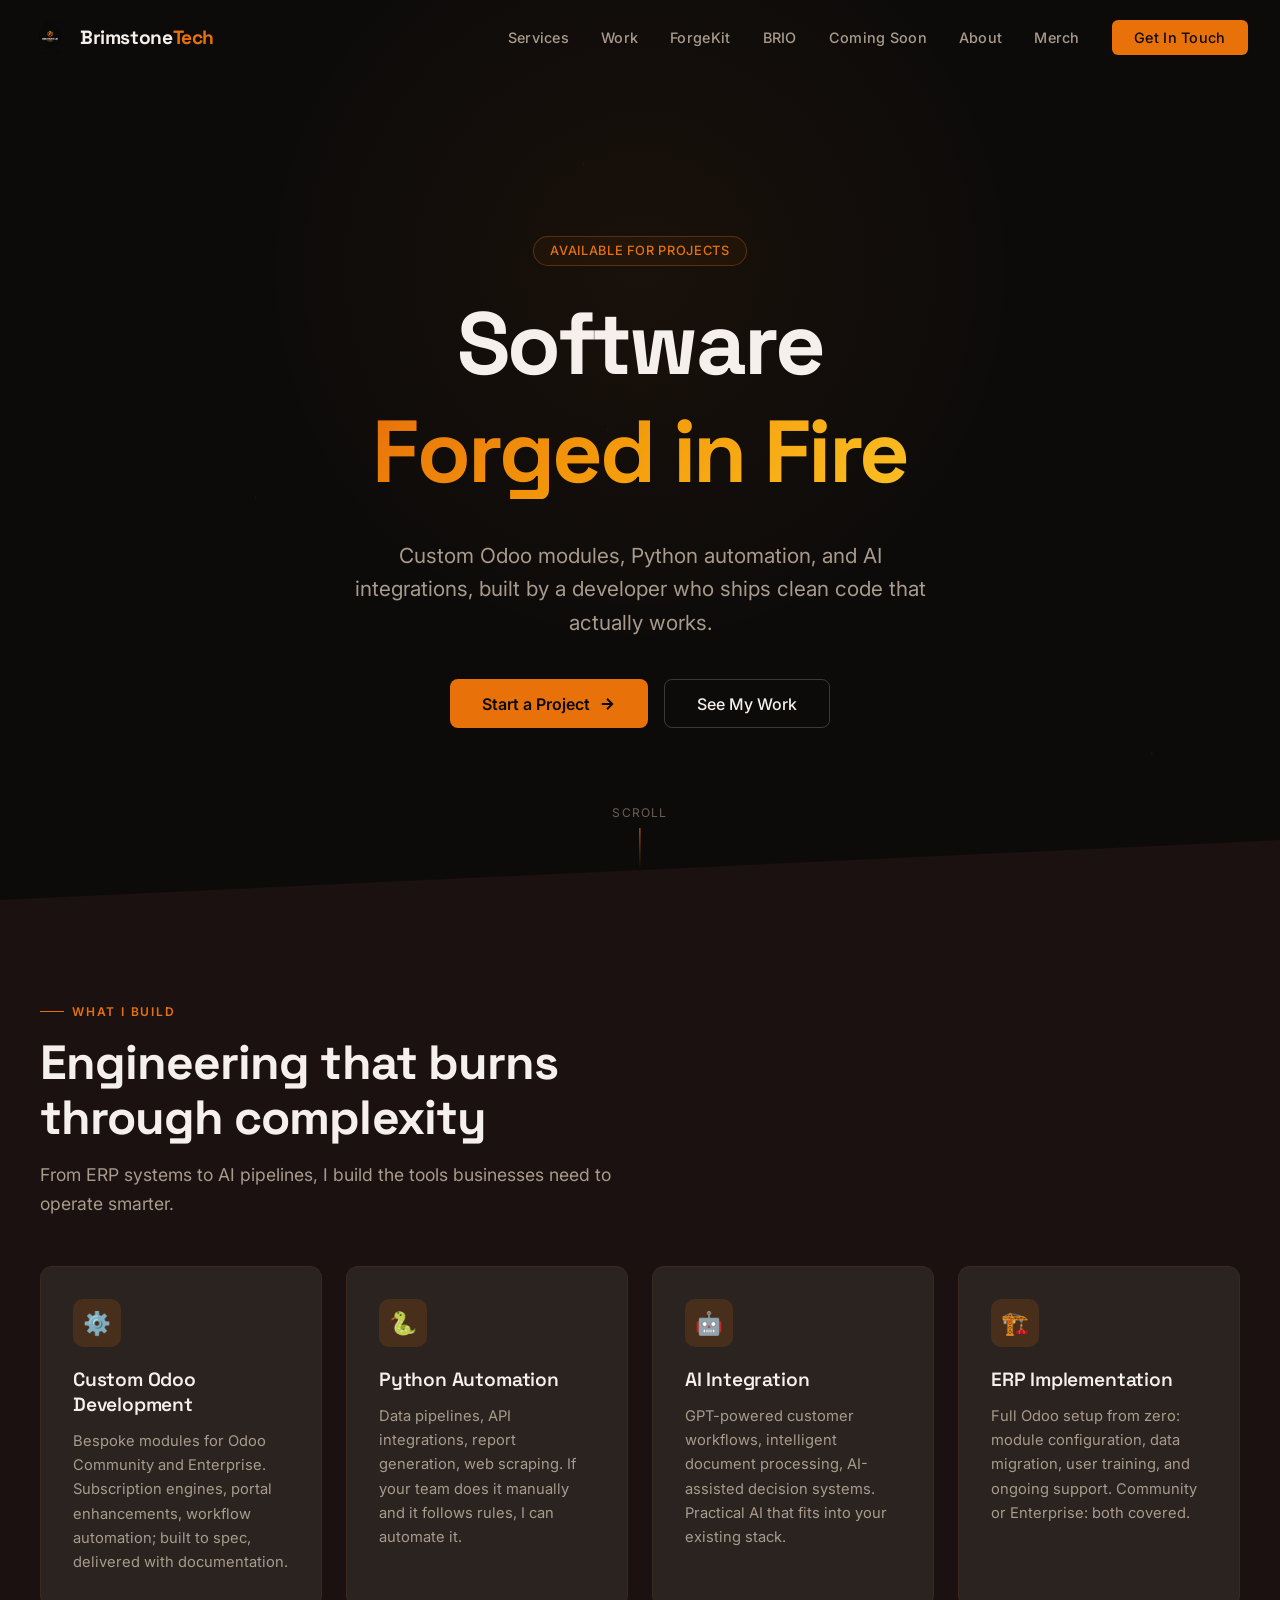
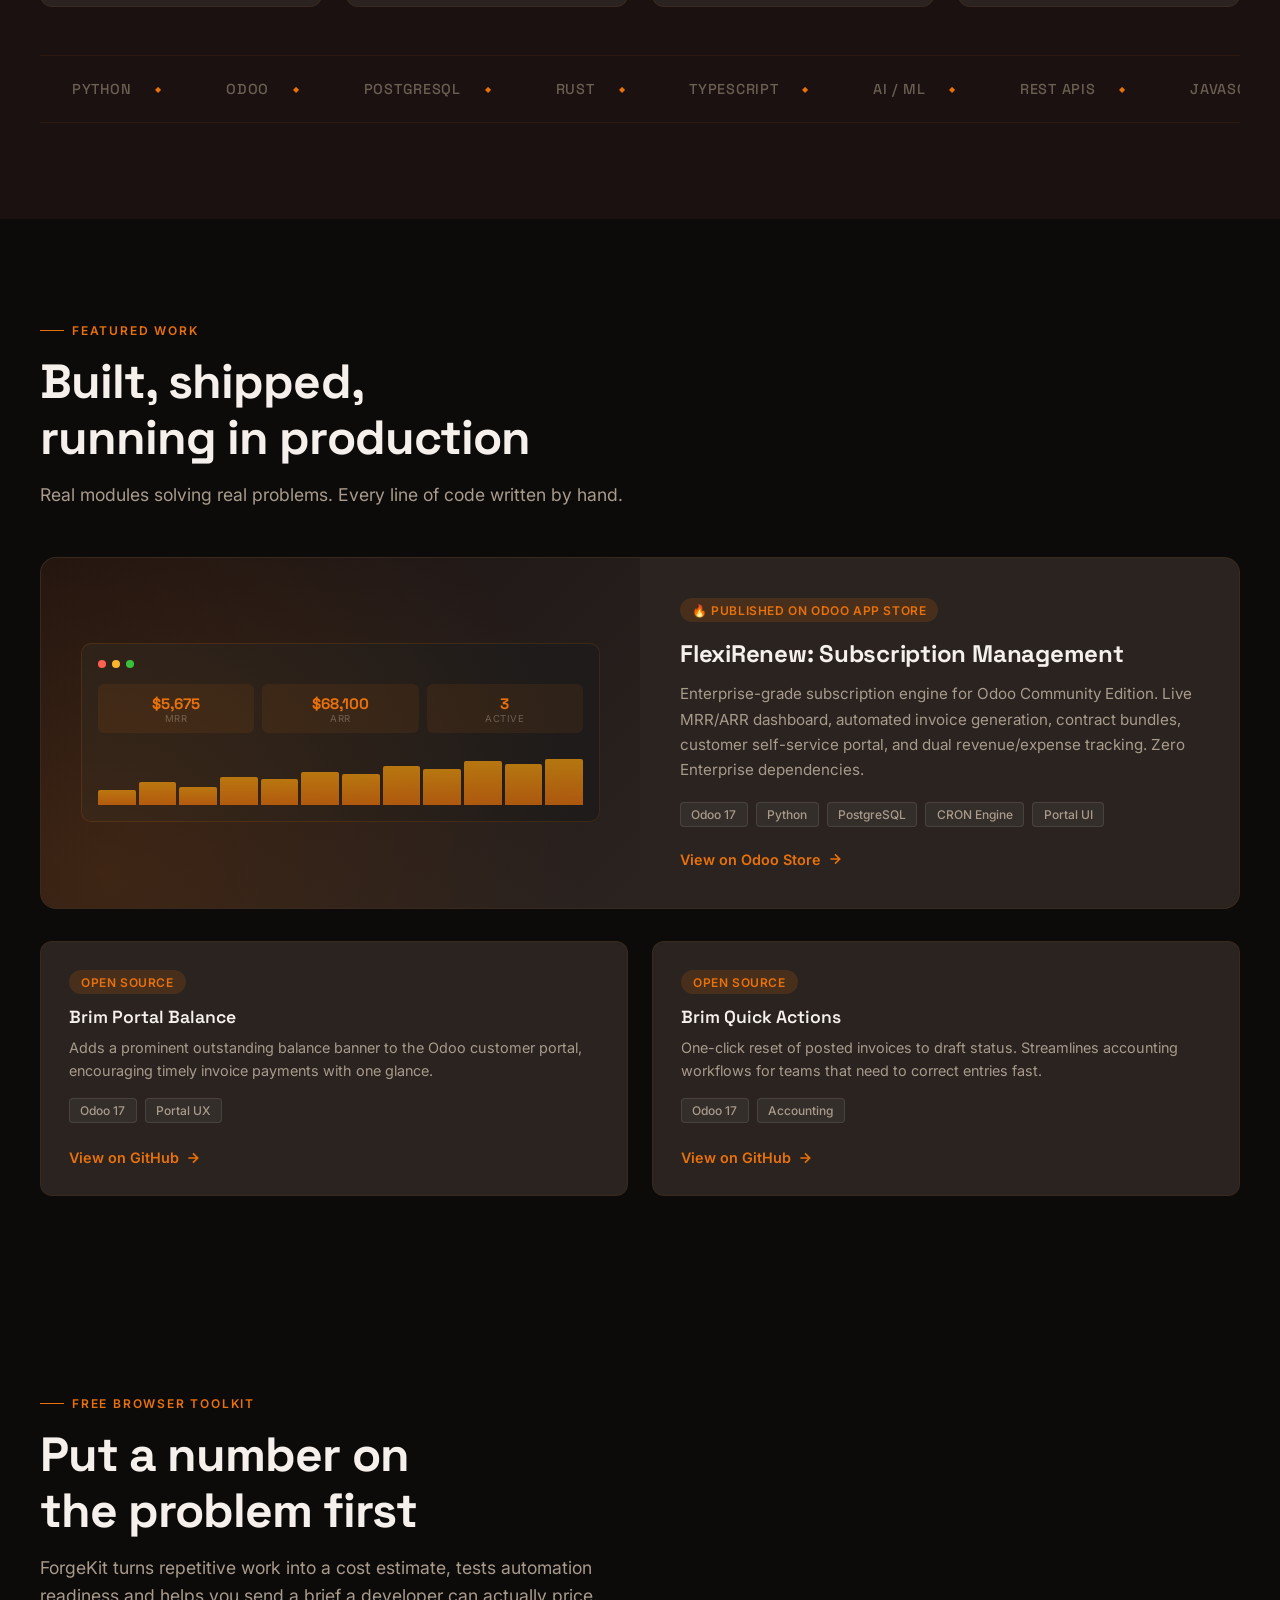
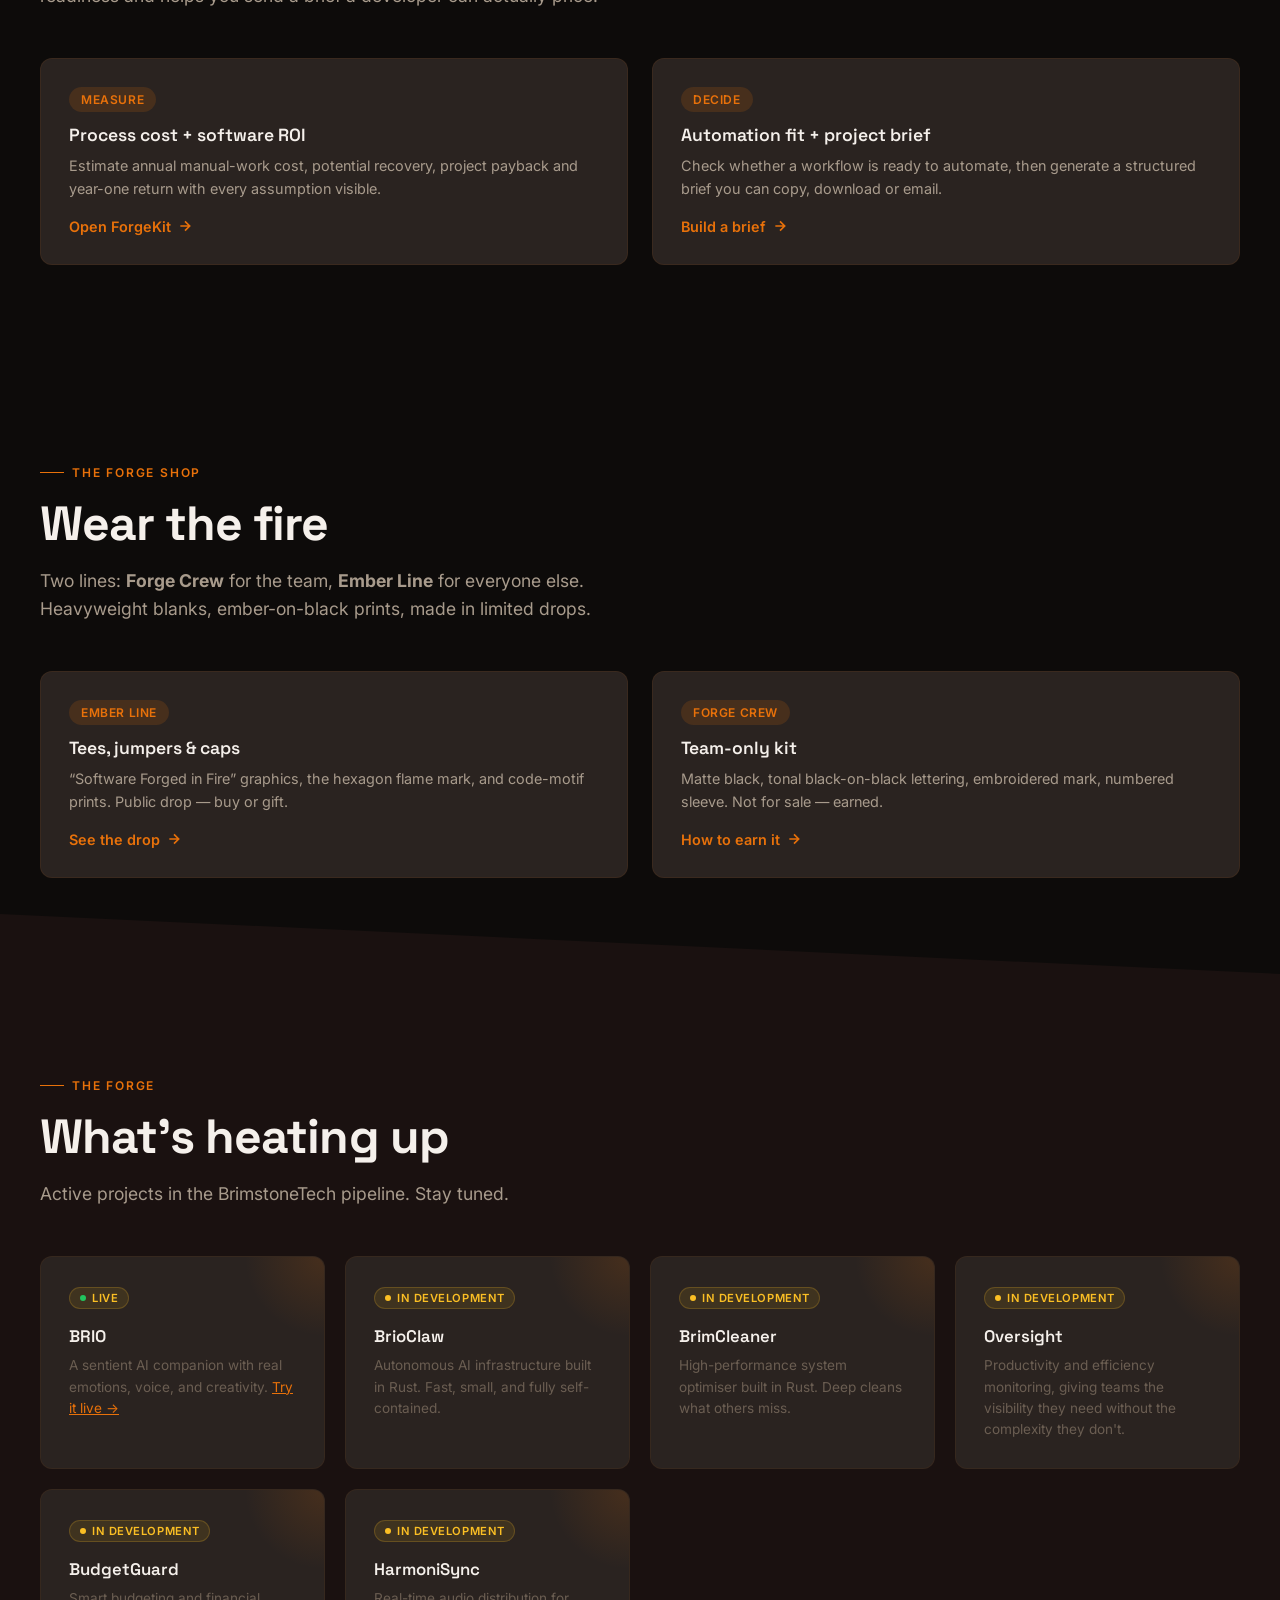
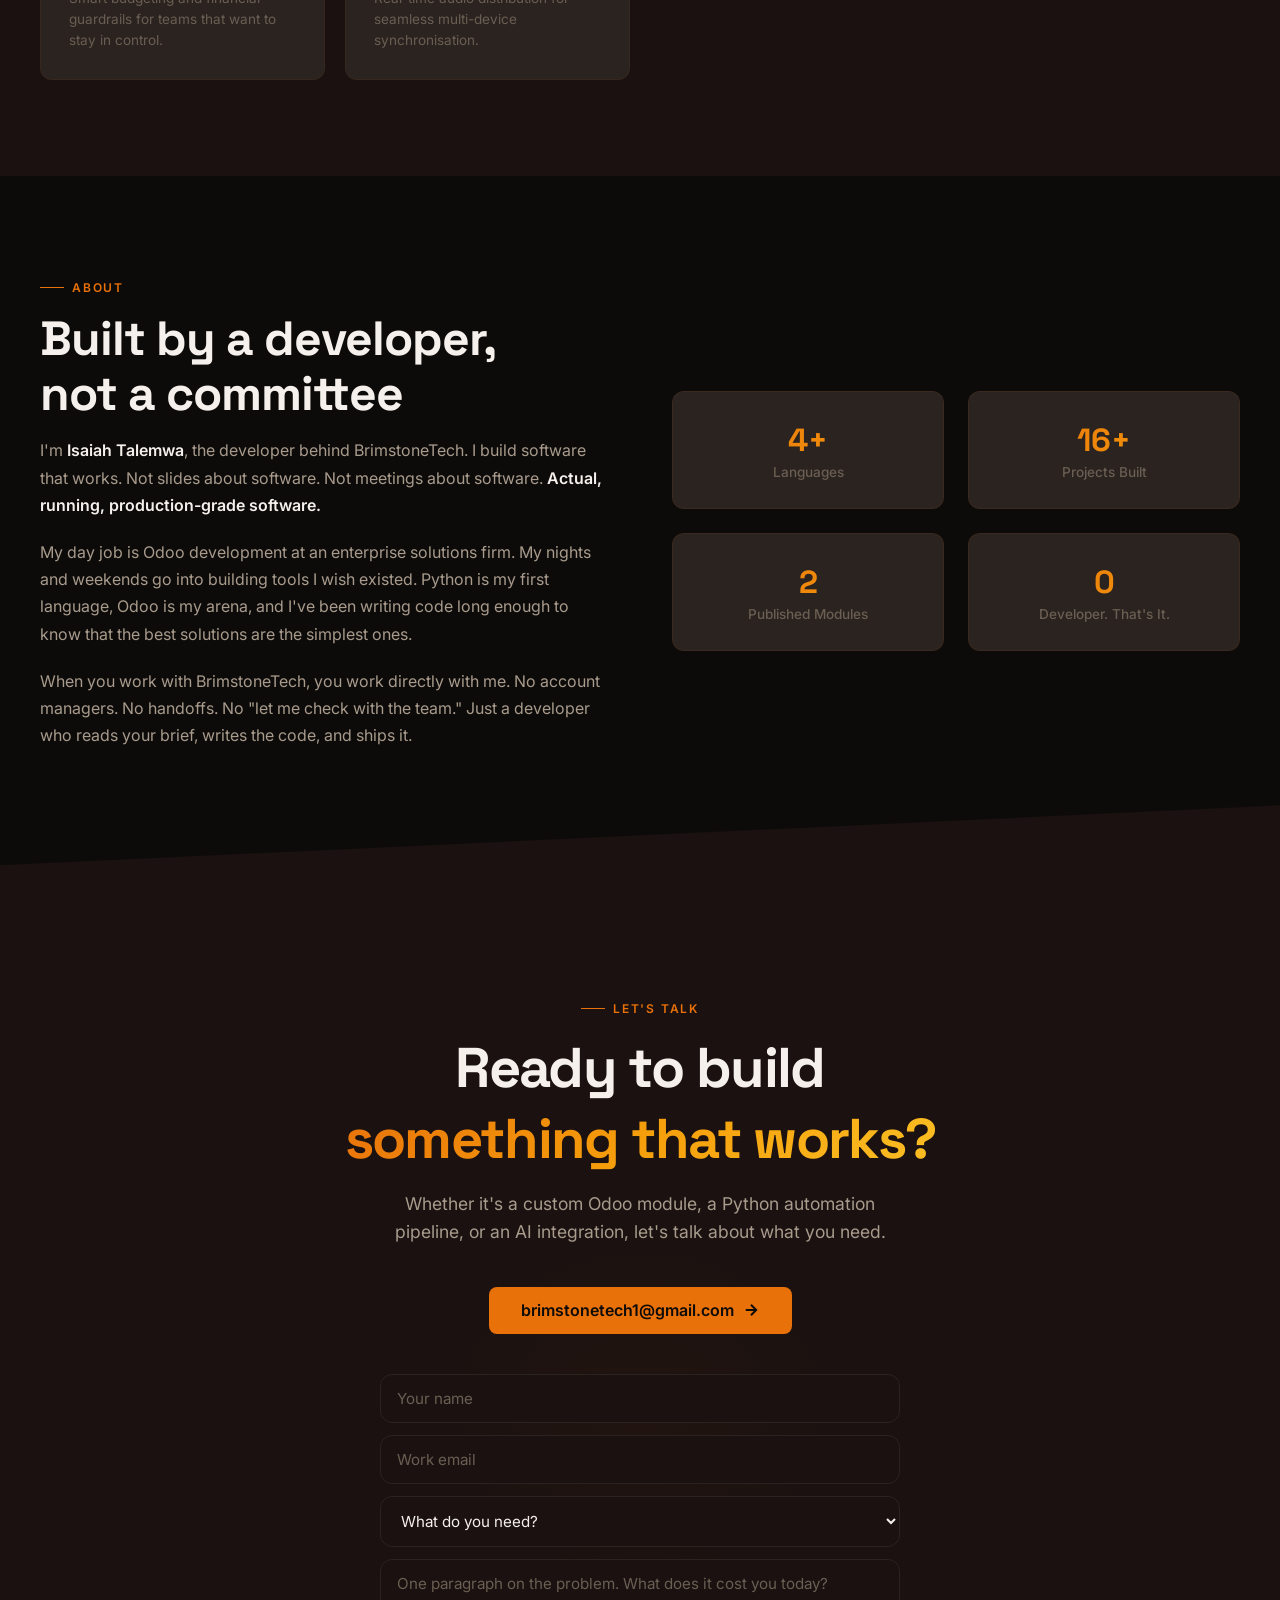
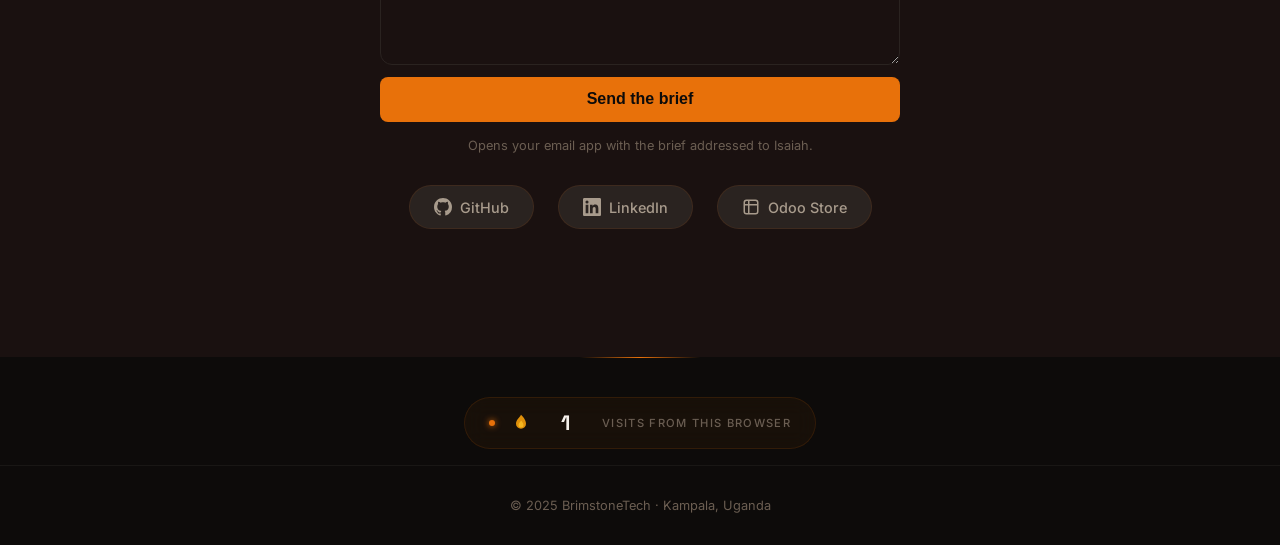
==== commit 41b53a97: "Prevent mobile reveal overflow" ====
--- a/index.html
+++ b/index.html
@@ -78,6 +78,7 @@
             scroll-behavior: smooth;
             scrollbar-width: thin;
             scrollbar-color: var(--ember) var(--charcoal);
+            overflow-x: clip;
         }
 
         body {
@@ -1688,6 +1689,7 @@
             #ember-canvas { opacity: .24; }
             .scroll-indicator { animation: none; }
             .about-layout > * { min-width: 0; }
+            .reveal-left, .reveal-right { transform: translateY(24px); }
         }
         @media (prefers-reduced-motion: reduce) {
             *, *::before, *::after { scroll-behavior: auto !important; animation-duration: .01ms !important; animation-iteration-count: 1 !important; transition-duration: .01ms !important; }
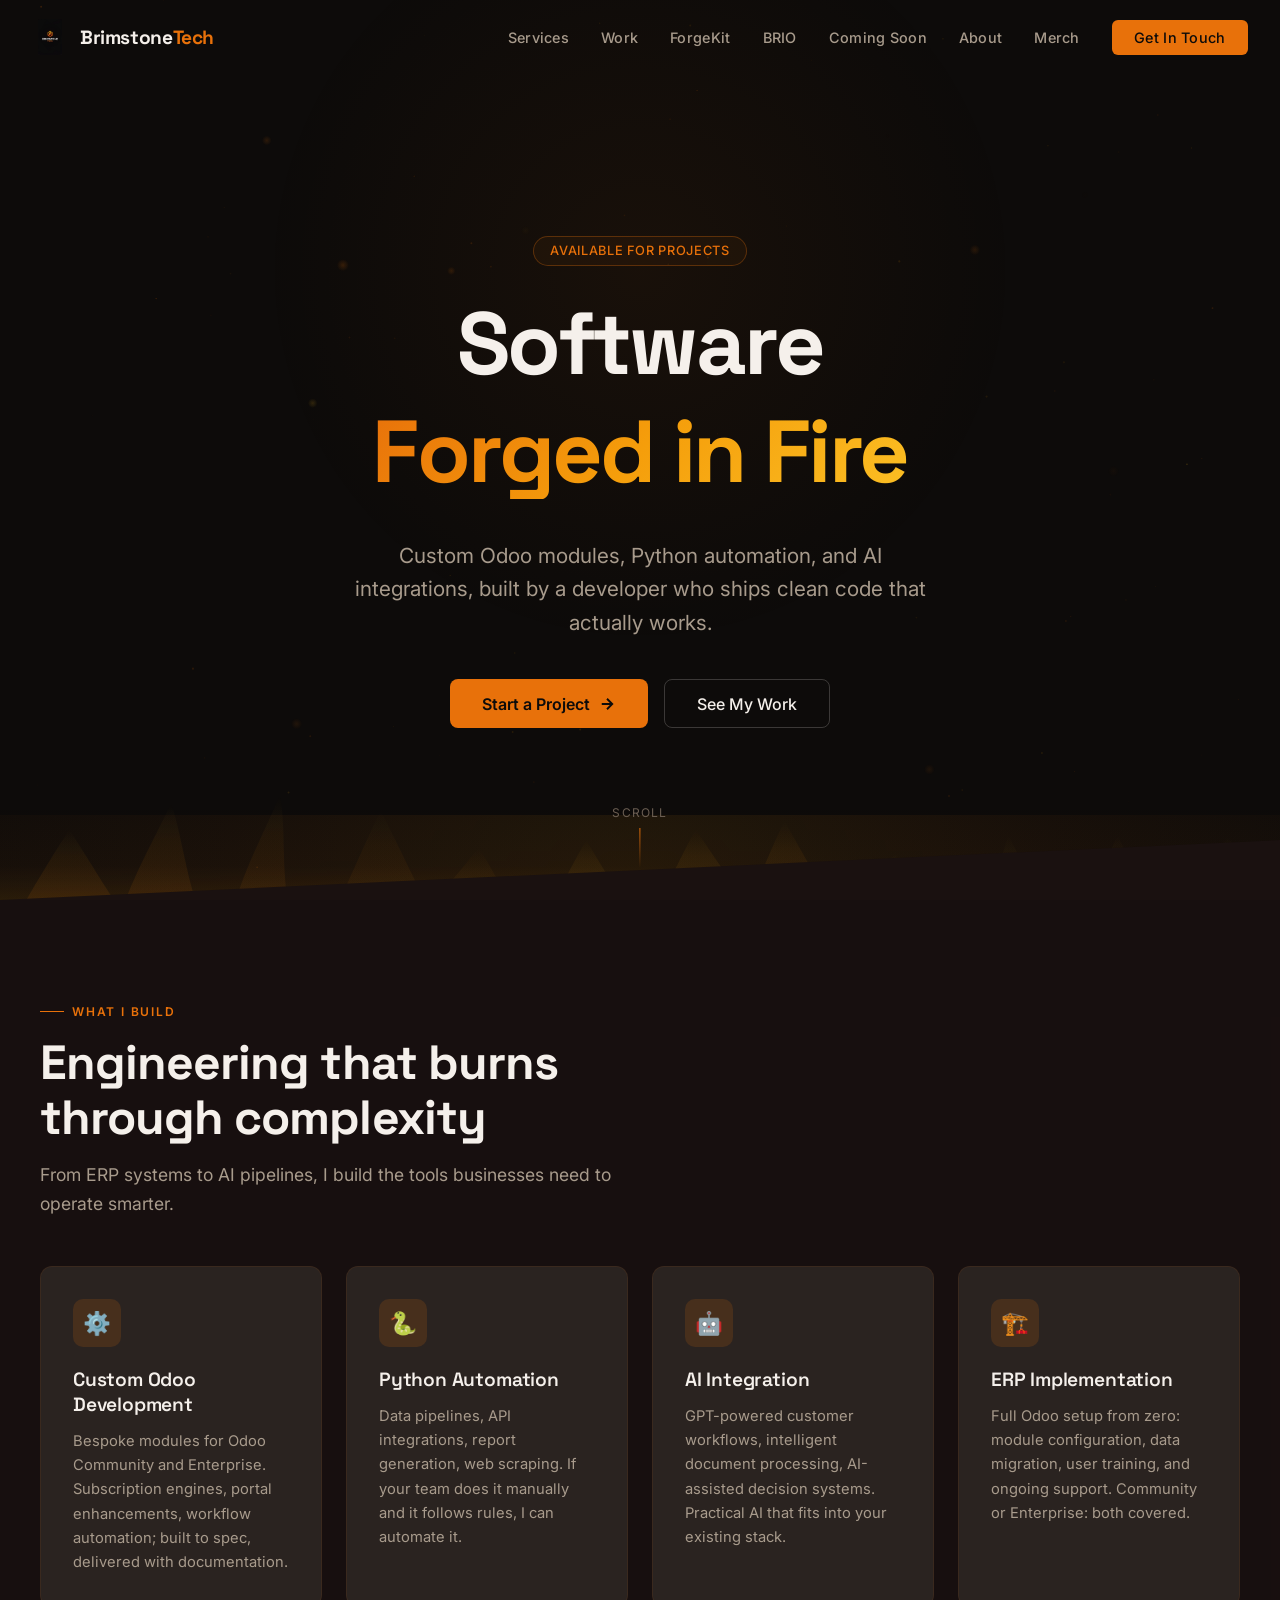
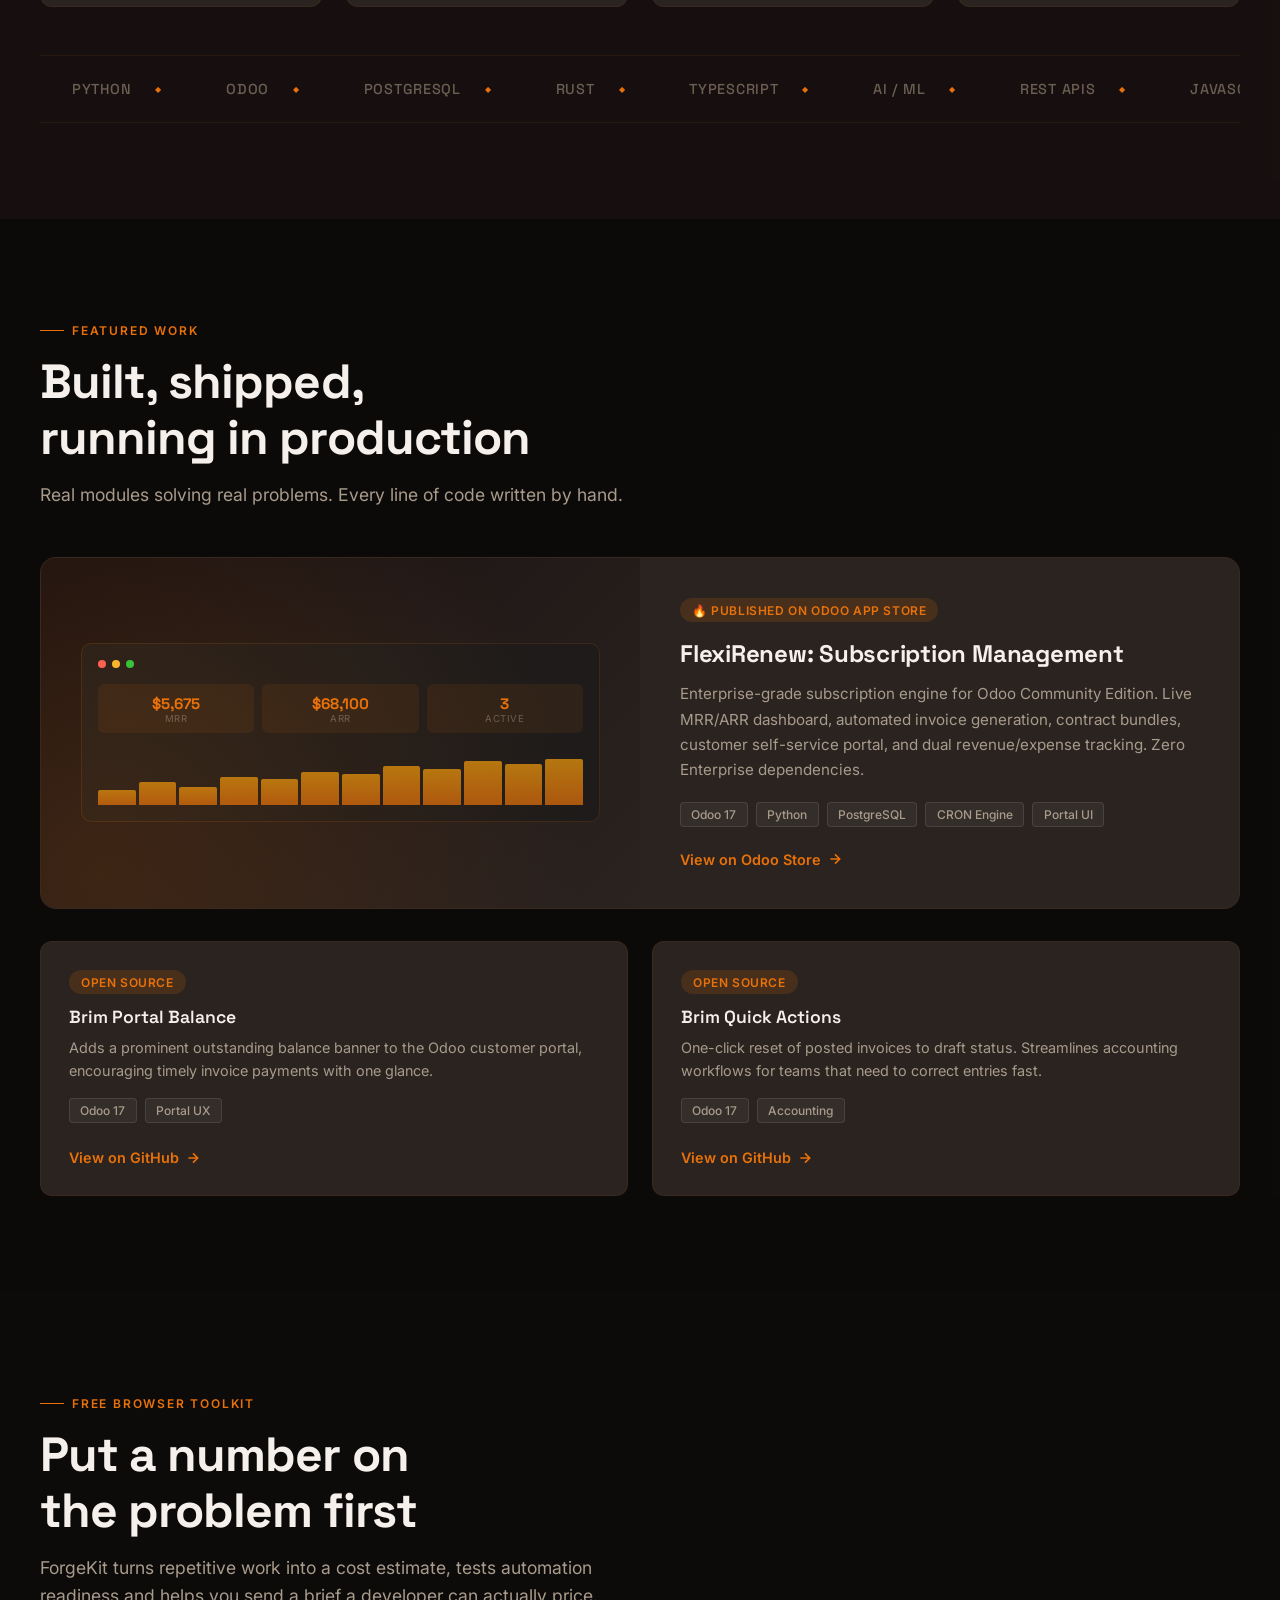
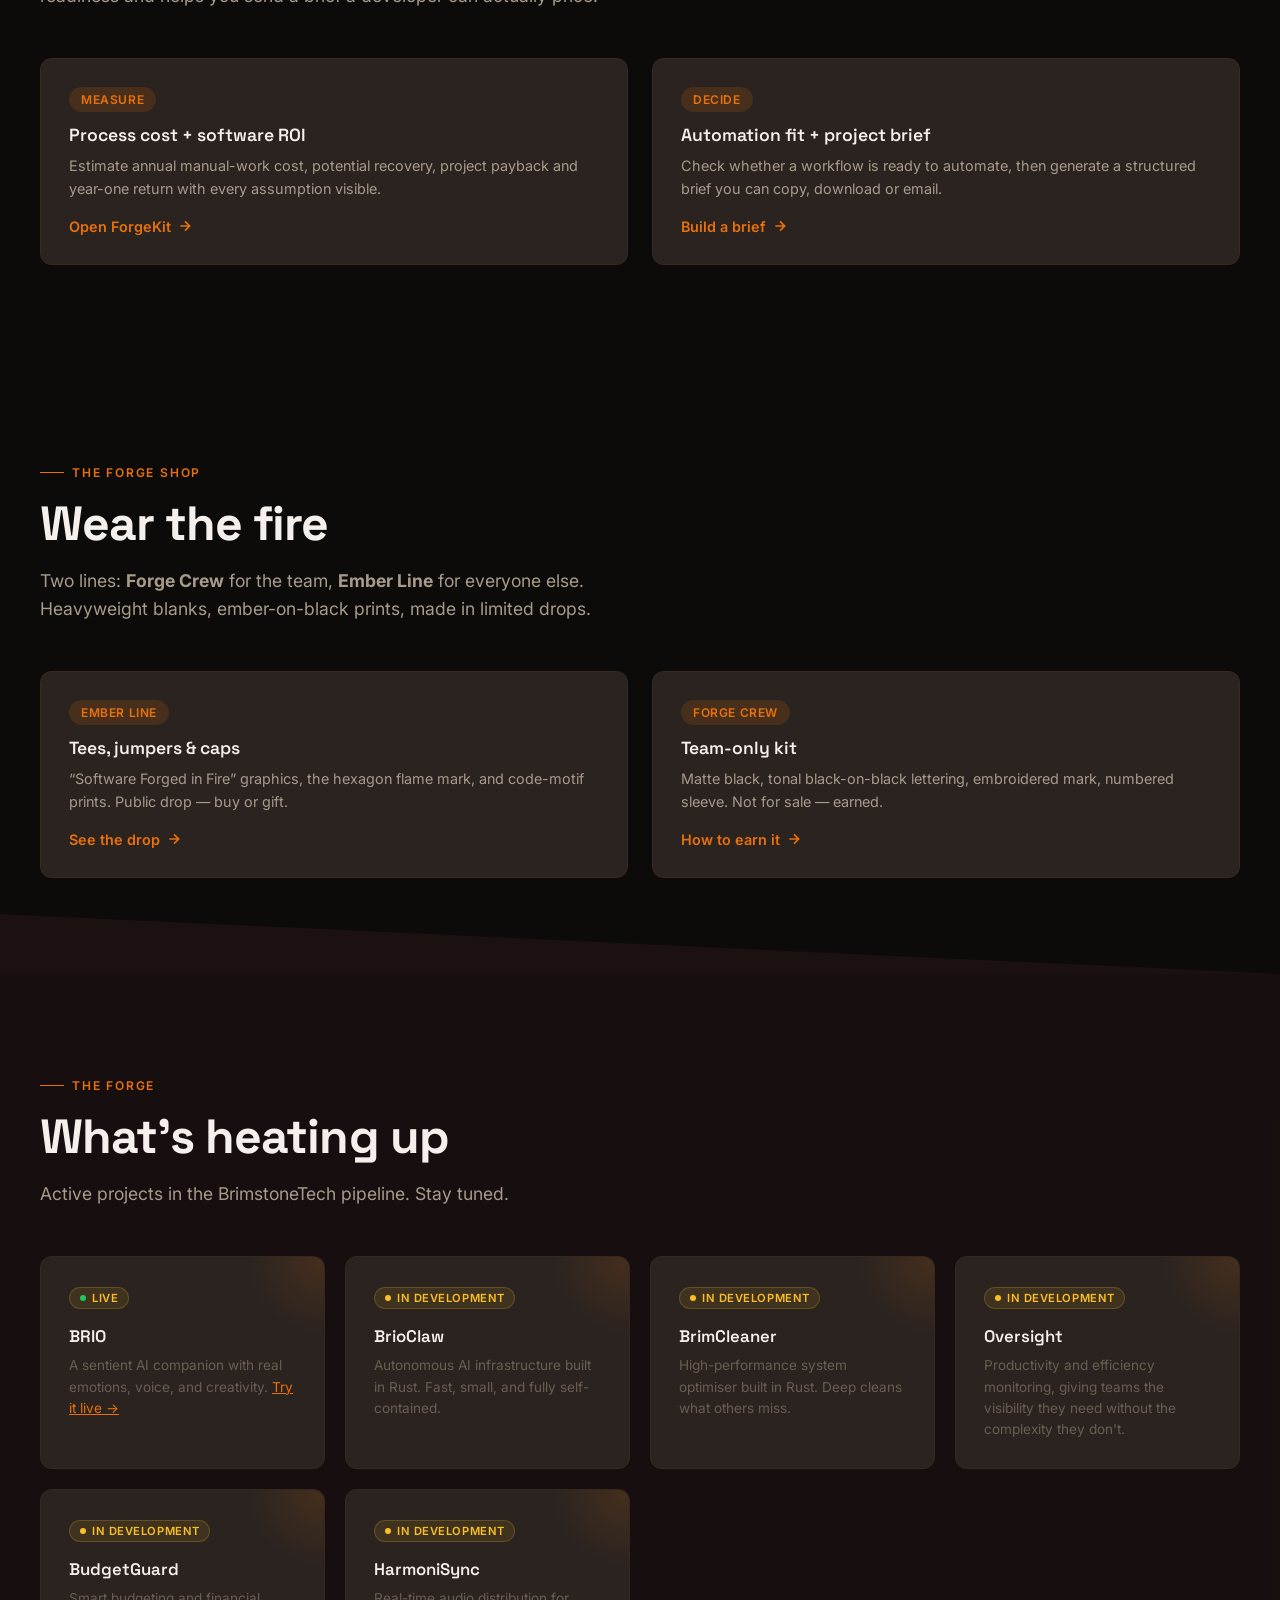
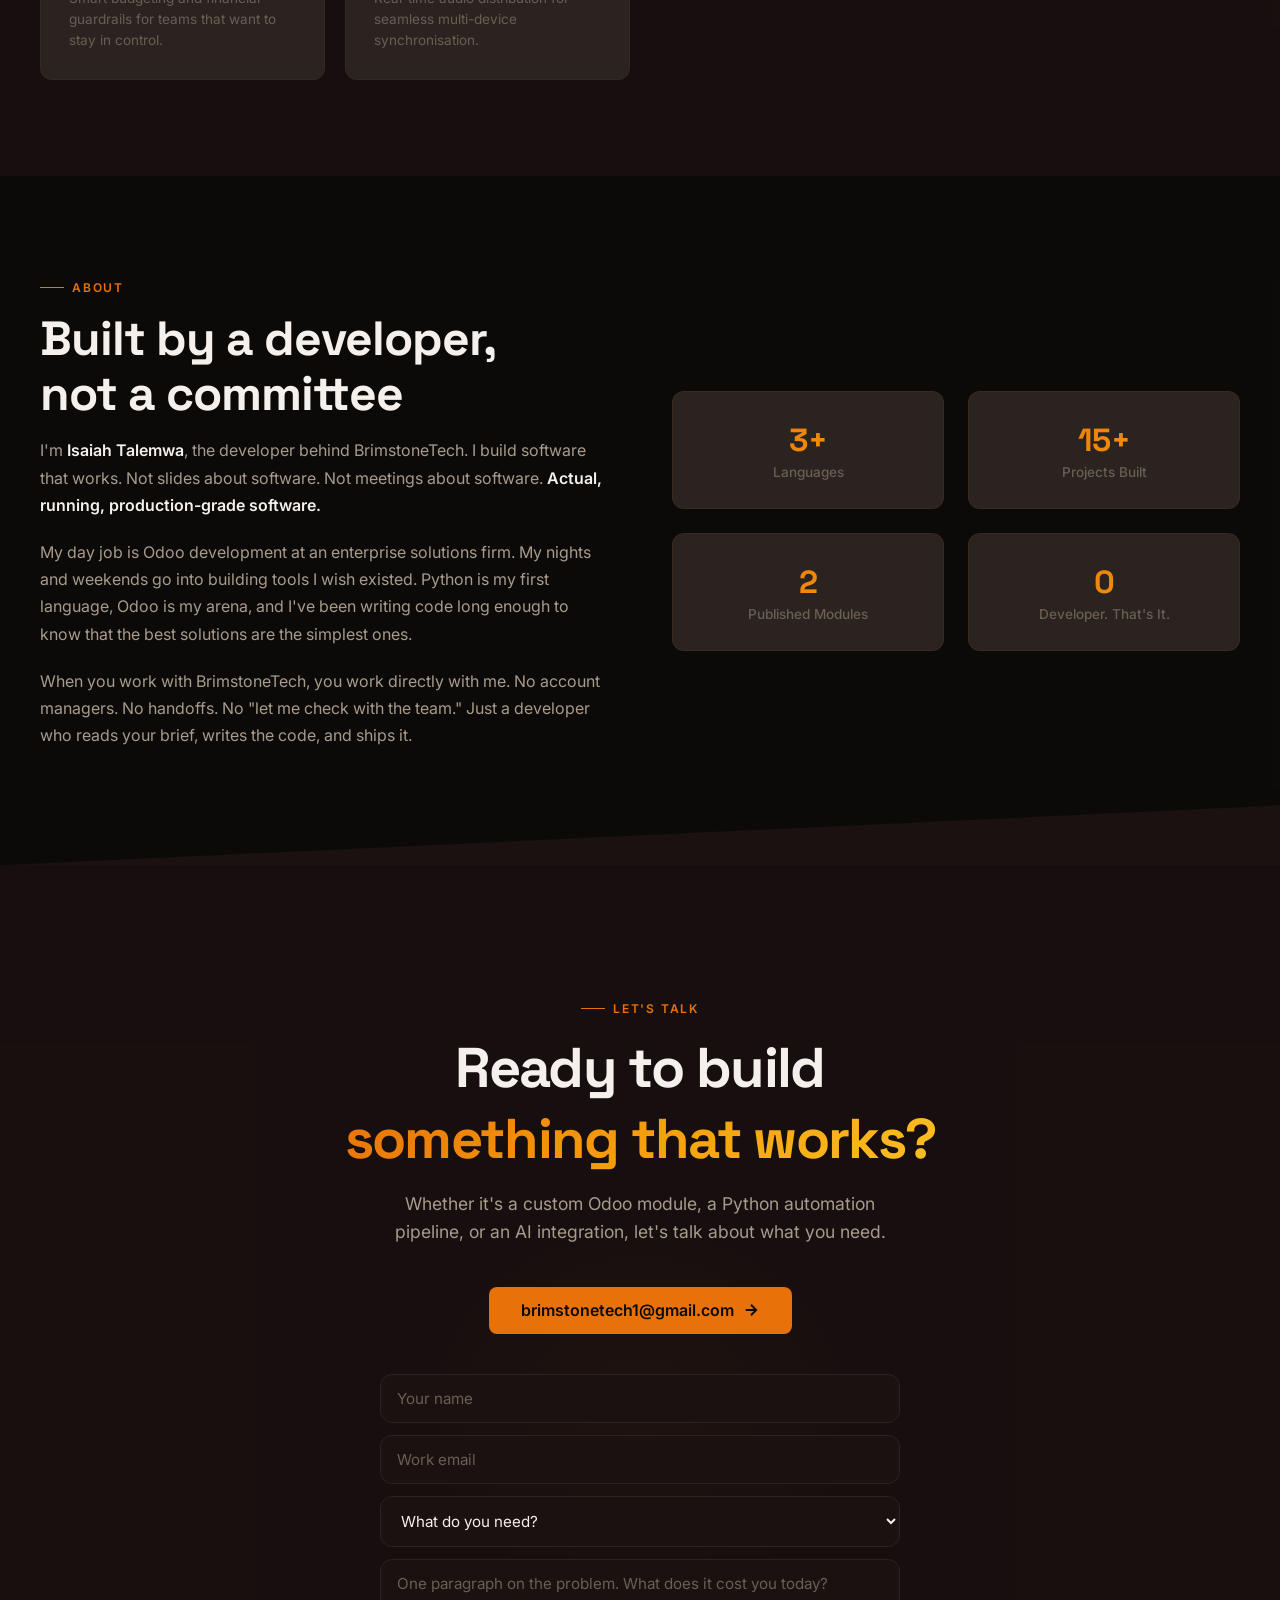
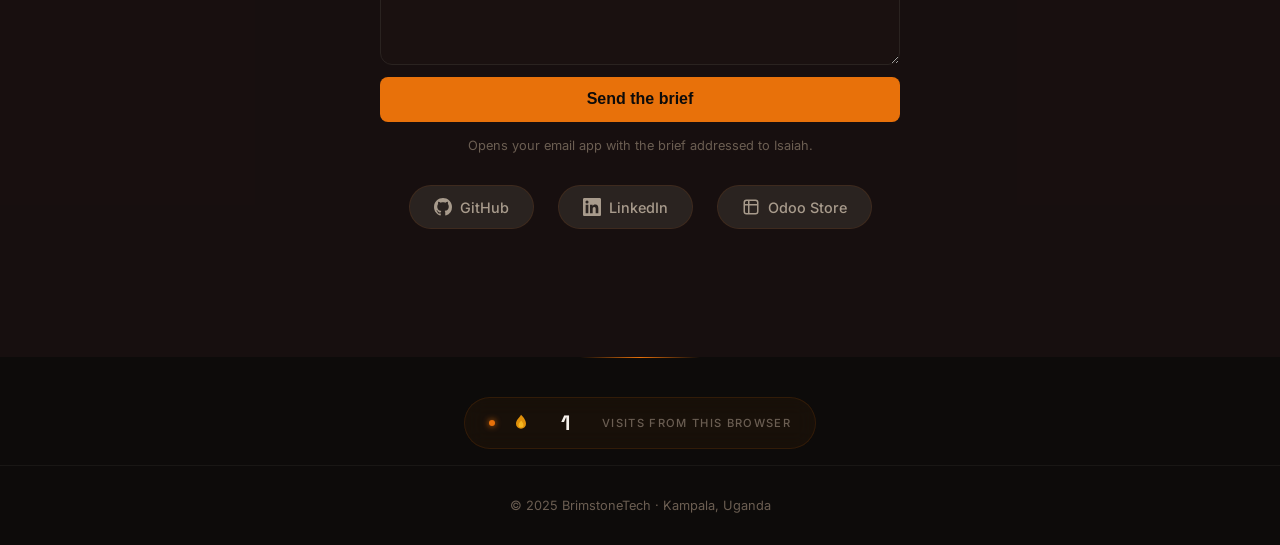
==== commit ba252ac1: "Restore ambient embers and bottom flame" ====
--- a/index.html
+++ b/index.html
@@ -226,17 +226,6 @@
             overflow: hidden;
         }
 
-        /* Ember particle canvas */
-        #ember-canvas {
-            position: absolute;
-            top: 0;
-            left: 0;
-            width: 100%;
-            height: 100%;
-            pointer-events: none;
-            z-index: 0;
-        }
-
         /* Radial glow behind hero text */
         .hero::before {
             content: '';
@@ -1653,7 +1642,6 @@
 
         /* Restrained effects: atmosphere belongs to the hero, never over content. */
         .hero::before { background: radial-gradient(ellipse, rgba(232, 113, 10, 0.055) 0%, transparent 67%); }
-        #ember-canvas { opacity: .42; }
         .contact-glow {
             width: min(480px, 100%);
             height: 420px;
@@ -1686,14 +1674,13 @@
         }
         .brim-card-active { border-color: rgba(232, 113, 10, .24) !important; }
         @media (max-width: 768px) {
-            #ember-canvas { opacity: .24; }
             .scroll-indicator { animation: none; }
             .about-layout > * { min-width: 0; }
             .reveal-left, .reveal-right { transform: translateY(24px); }
         }
         @media (prefers-reduced-motion: reduce) {
             *, *::before, *::after { scroll-behavior: auto !important; animation-duration: .01ms !important; animation-iteration-count: 1 !important; transition-duration: .01ms !important; }
-            #ember-canvas, .brim-section-embers { display: none; }
+            .brim-section-embers { display: none; }
         }
     </style>
 </head>
@@ -1724,7 +1711,6 @@
 
     <!-- Hero -->
     <section class="hero" id="hero">
-        <canvas id="ember-canvas"></canvas>
         <div class="hero-content">
             <div class="hero-tag">
                 Available for projects
@@ -2118,75 +2104,6 @@
 
     <script>
         // ═══════════════════════════════════════
-        // EMBER PARTICLES
-        // ═══════════════════════════════════════
-        const heroCanvas = document.getElementById('ember-canvas');
-        const heroCtx = heroCanvas.getContext('2d');
-        let heroParticles = [];
-
-        function resizeCanvas() {
-            heroCanvas.width = window.innerWidth;
-            heroCanvas.height = window.innerHeight;
-        }
-        resizeCanvas();
-        window.addEventListener('resize', resizeCanvas);
-
-        class Ember {
-            constructor() {
-                this.reset();
-            }
-            reset() {
-                this.x = Math.random() * heroCanvas.width;
-                this.y = heroCanvas.height + 10;
-                this.size = Math.random() * 1.2 + 0.35;
-                this.speedY = -(Math.random() * 0.35 + 0.15);
-                this.speedX = (Math.random() - 0.5) * 0.16;
-                this.opacity = Math.random() * 0.24 + 0.08;
-                this.fadeRate = Math.random() * 0.0015 + 0.0007;
-                this.wobble = Math.random() * Math.PI * 2;
-                this.wobbleSpeed = Math.random() * 0.02 + 0.01;
-            }
-            update() {
-                this.y += this.speedY;
-                this.wobble += this.wobbleSpeed;
-                this.x += this.speedX + Math.sin(this.wobble) * 0.3;
-                this.opacity -= this.fadeRate;
-                this.size *= 0.999;
-                if (this.opacity <= 0 || this.y < -10) this.reset();
-                      }
-            draw() {
-                heroCtx.save();
-                heroCtx.globalAlpha = this.opacity;
-                heroCtx.beginPath();
-                heroCtx.arc(this.x, this.y, this.size, 0, Math.PI * 2);
-                const gradient = heroCtx.createRadialGradient(this.x, this.y, 0, this.x, this.y, this.size);
-                gradient.addColorStop(0, '#FBBF24');
-                gradient.addColorStop(0.5, '#E8710A');
-                gradient.addColorStop(1, 'transparent');
-                heroCtx.fillStyle = gradient;
-                heroCtx.fill();
-                heroCtx.restore();
-            }
-        }
-
-        // Create particles
-        for (let i = 0; i < (window.innerWidth < 700 ? 10 : 18); i++) {
-            const p = new Ember();
-            p.y = Math.random() * heroCanvas.height; // start scattered
-            heroParticles.push(p);
-        }
-
-        function animateEmbers() {
-            heroCtx.clearRect(0, 0, heroCanvas.width, heroCanvas.height);
-            heroParticles.forEach(p => {
-                p.update();
-                p.draw();
-            });
-            requestAnimationFrame(animateEmbers);
-        }
-        if (!window.matchMedia('(prefers-reduced-motion: reduce)').matches) animateEmbers();
-
-        // ═══════════════════════════════════════
         // MOCKUP CHART BARS
         // ═══════════════════════════════════════
         const chartEl = document.getElementById('mockupChart');
